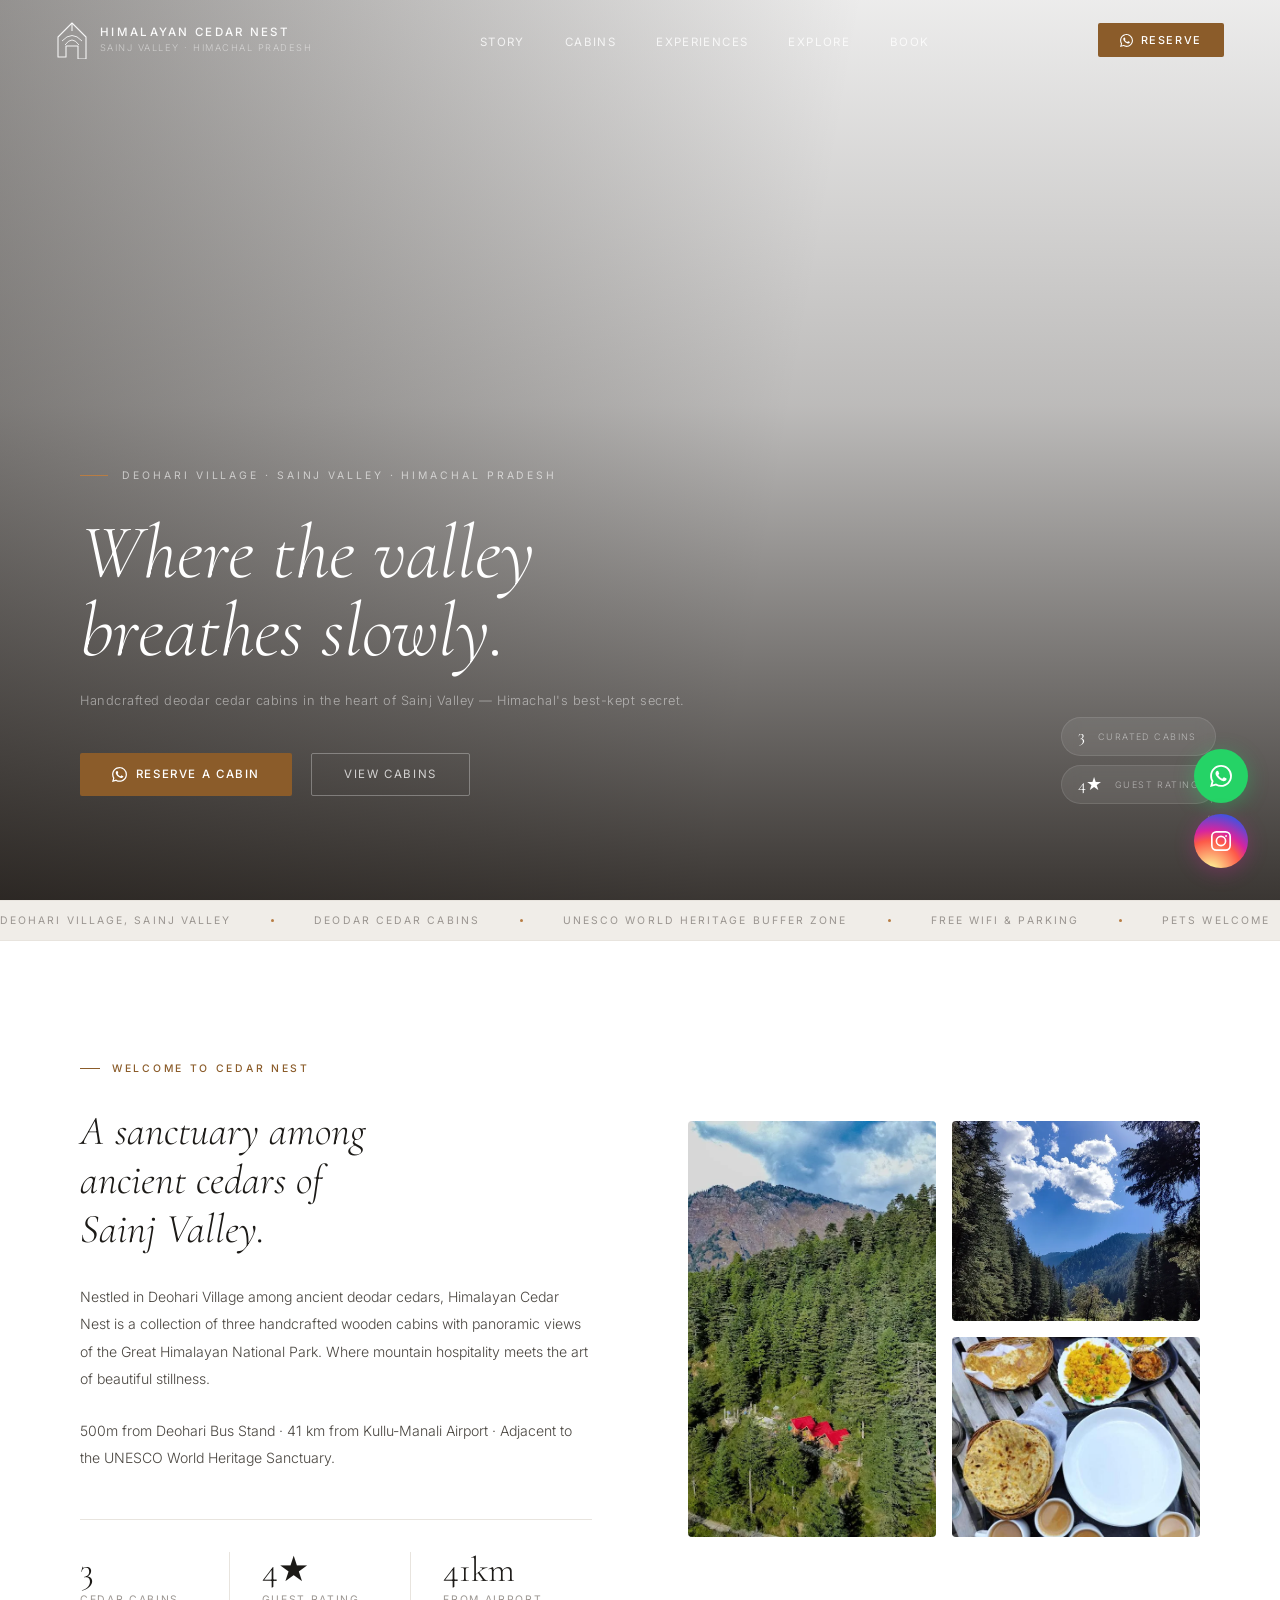
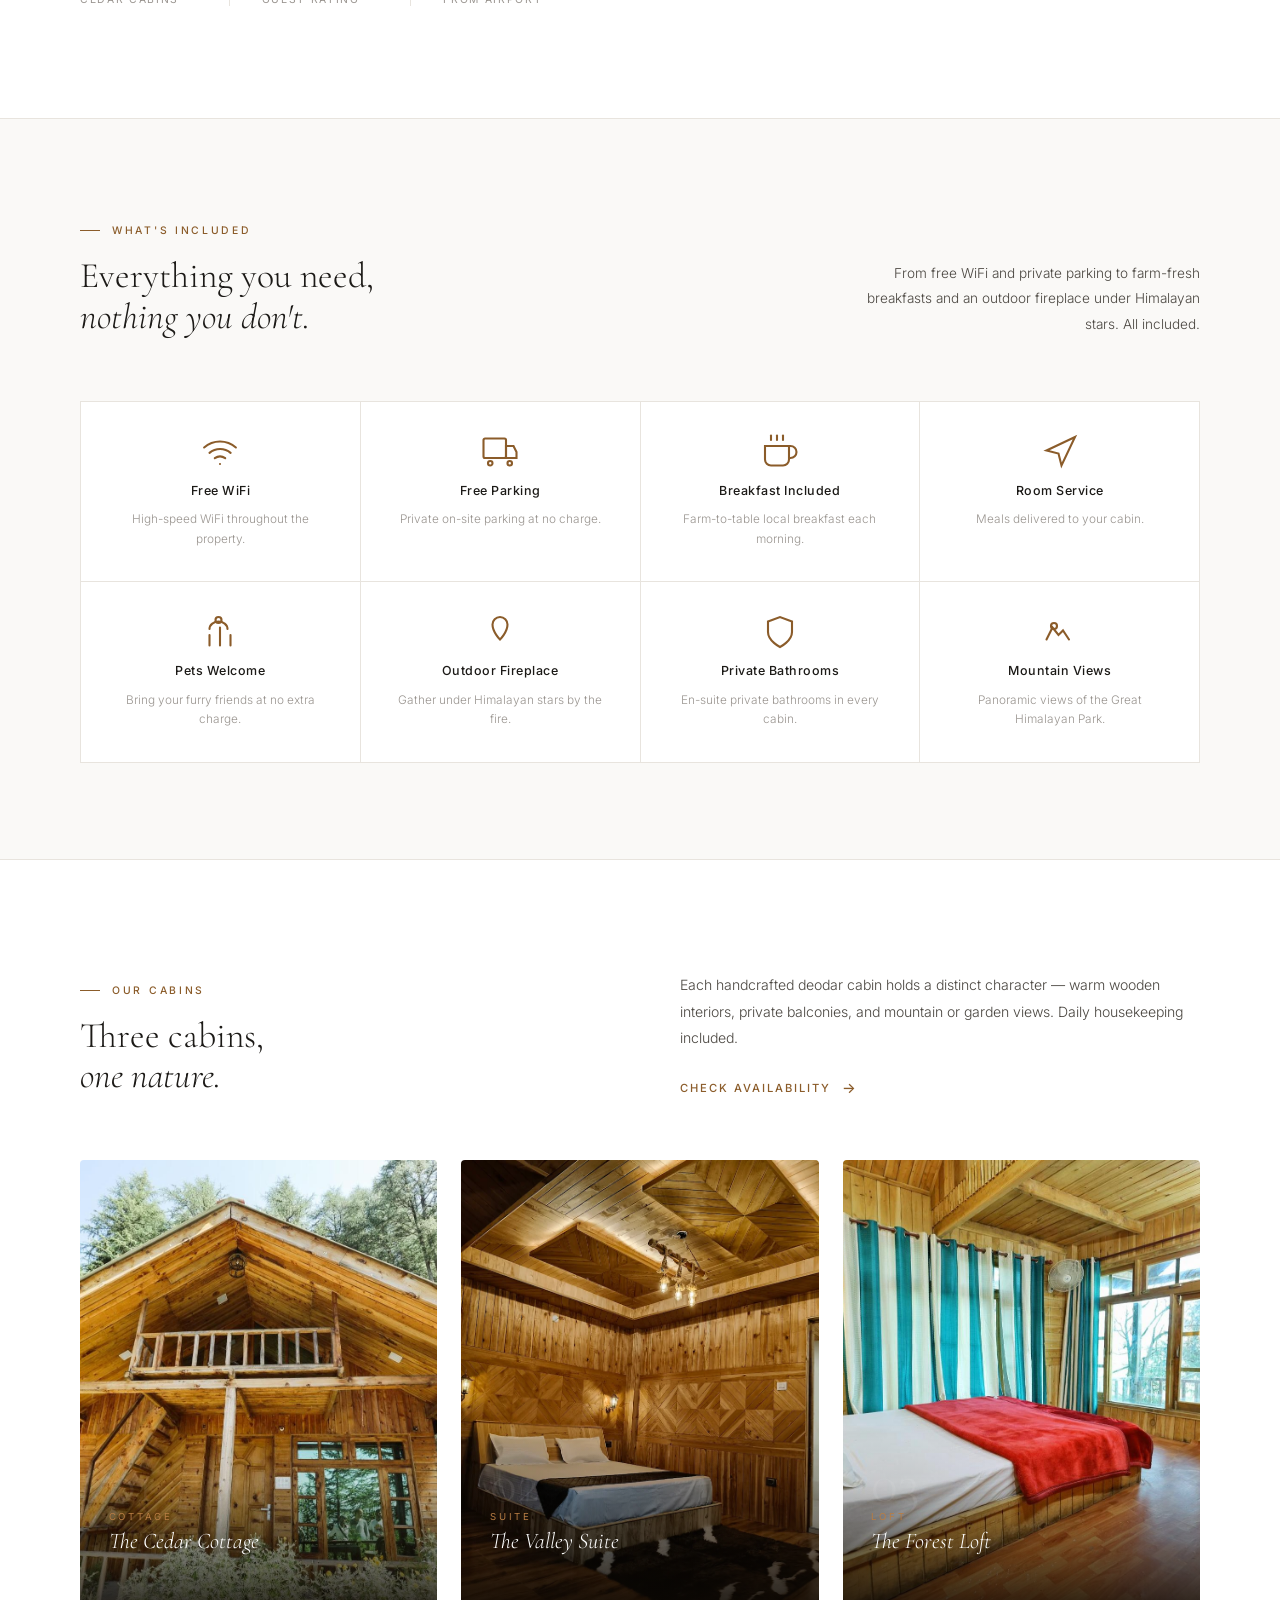
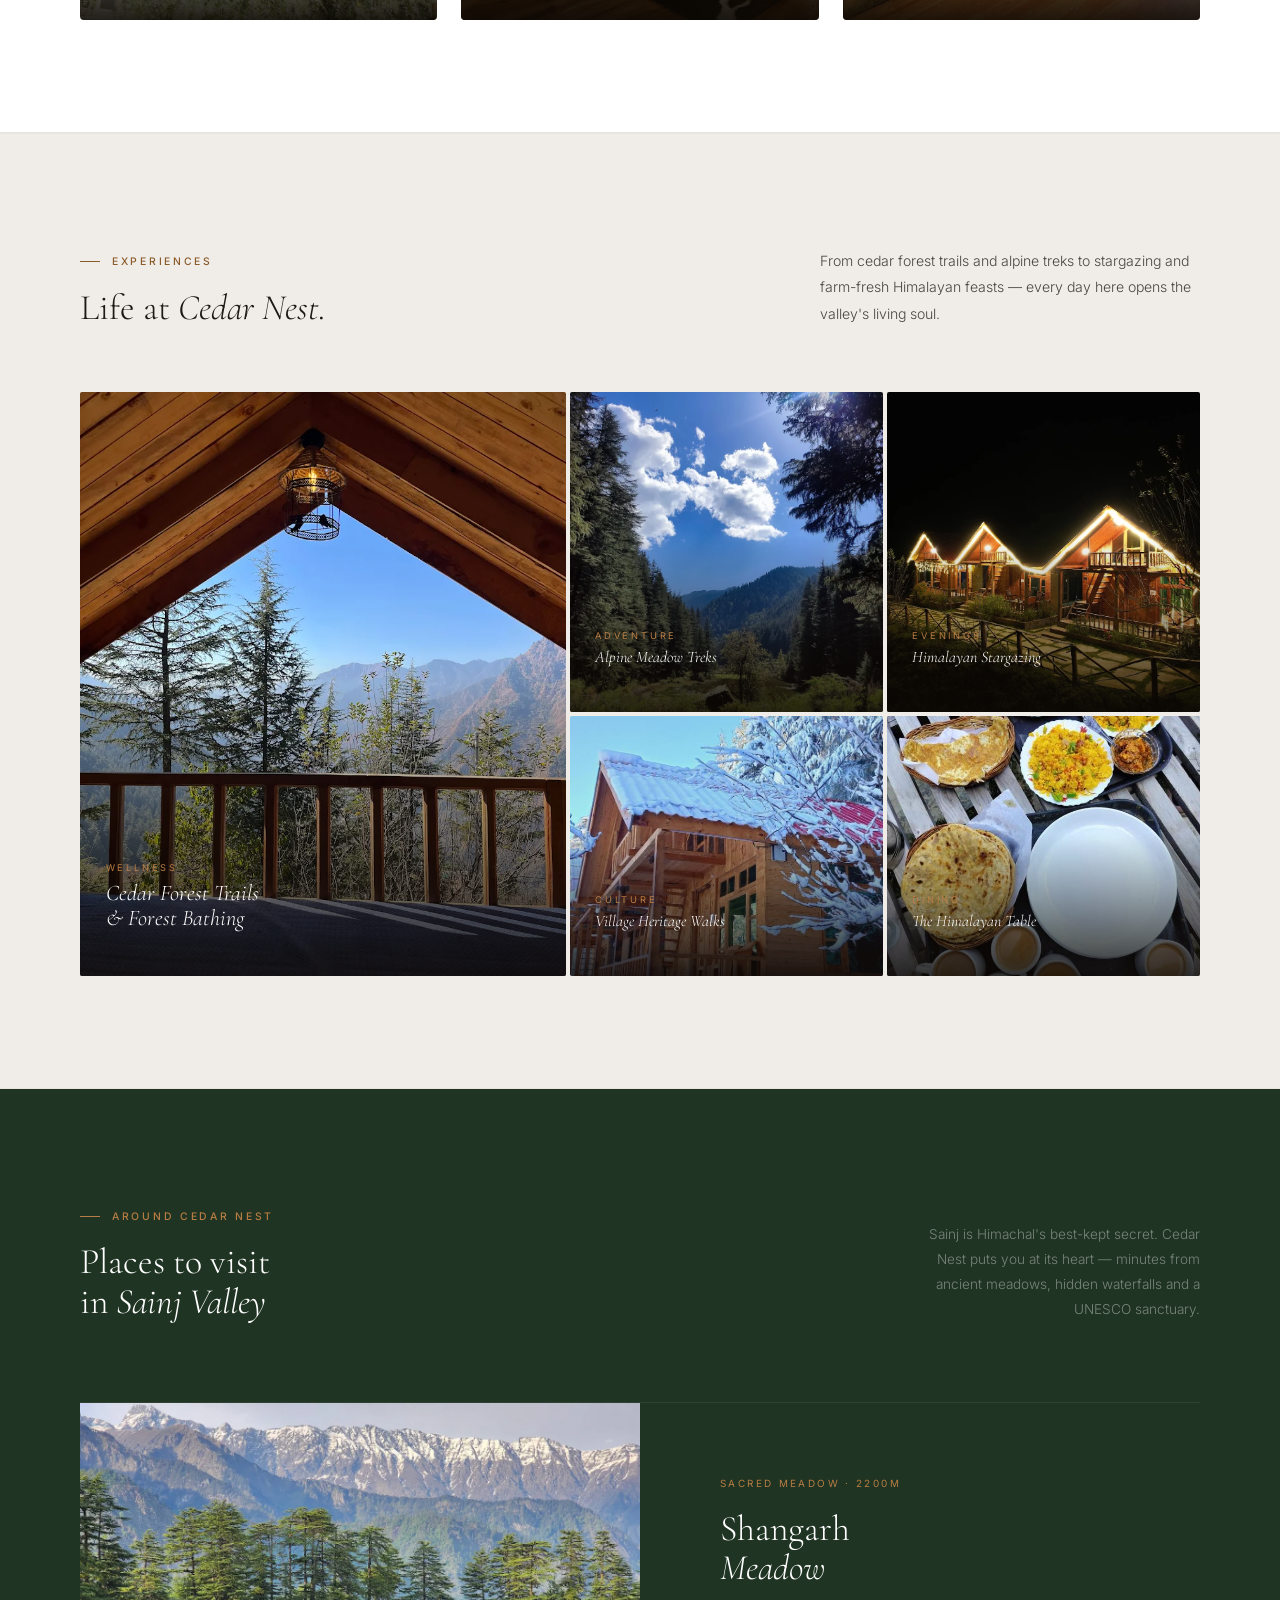
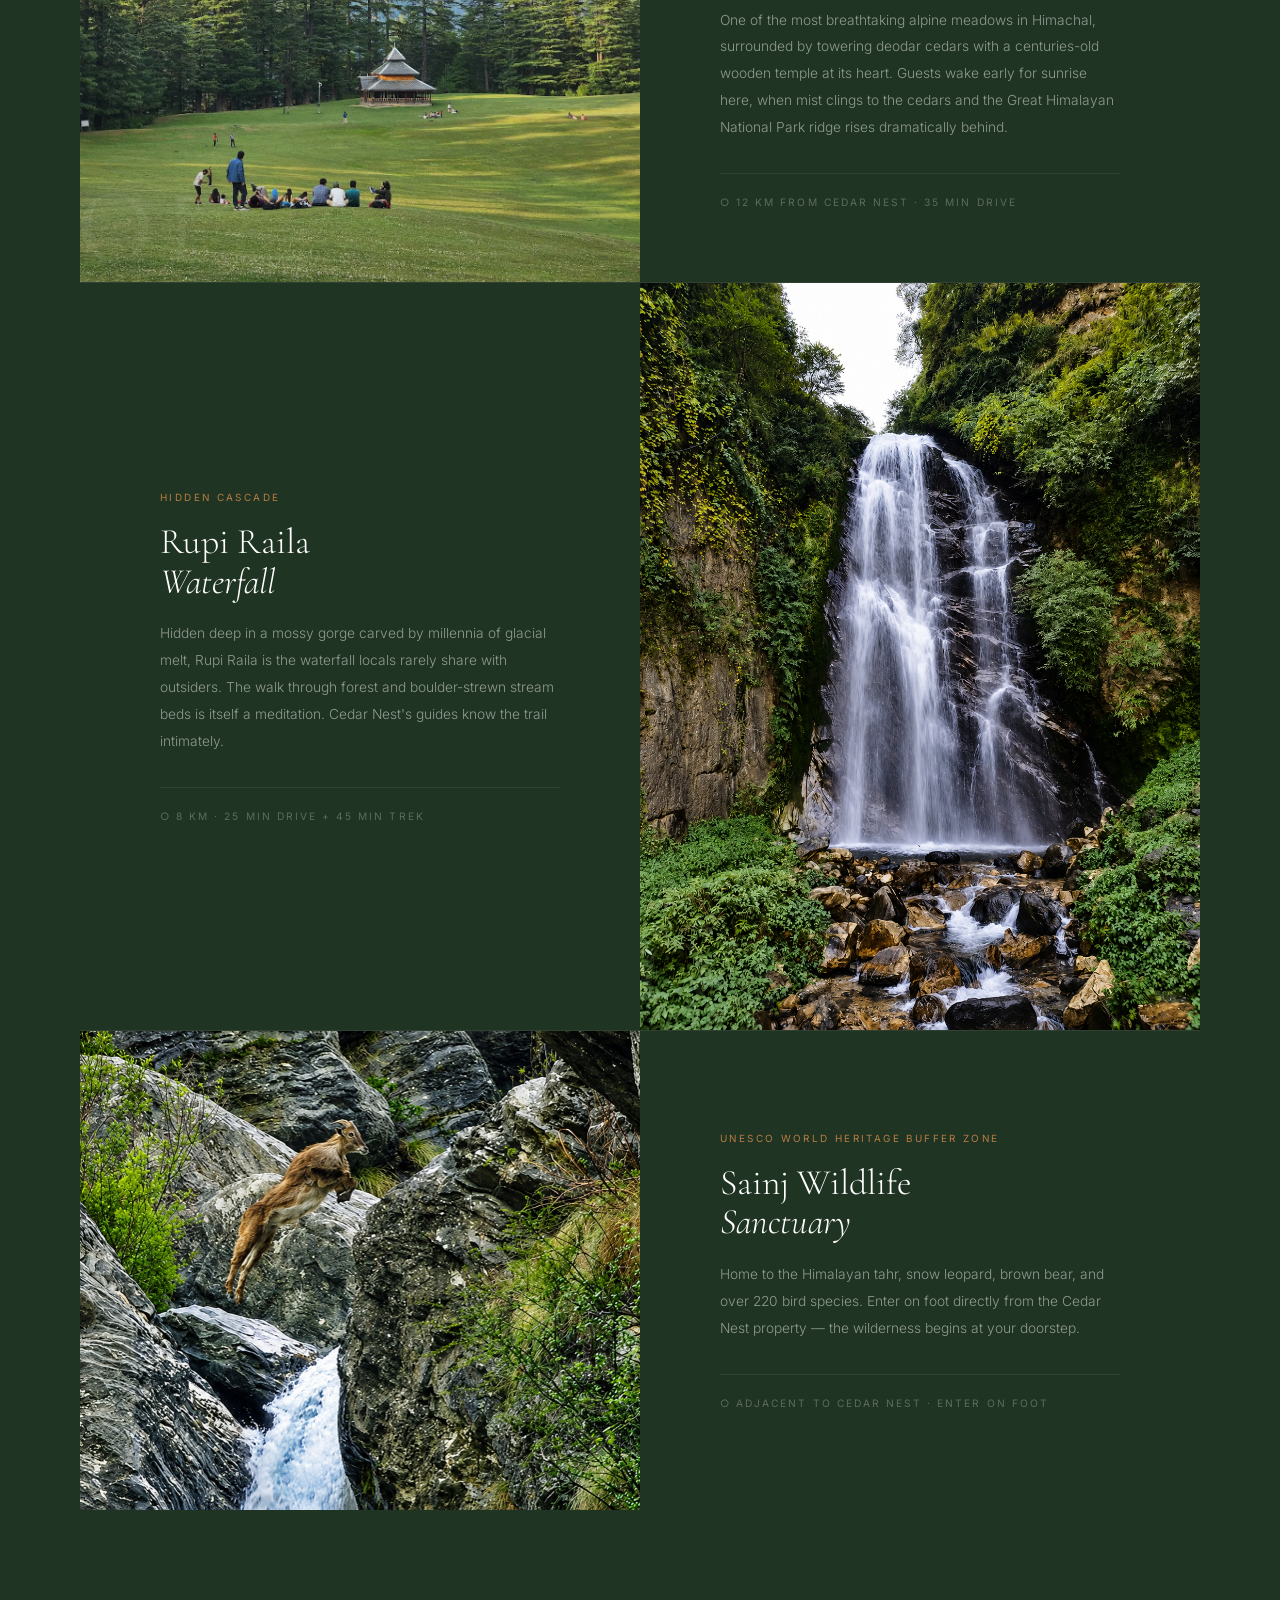
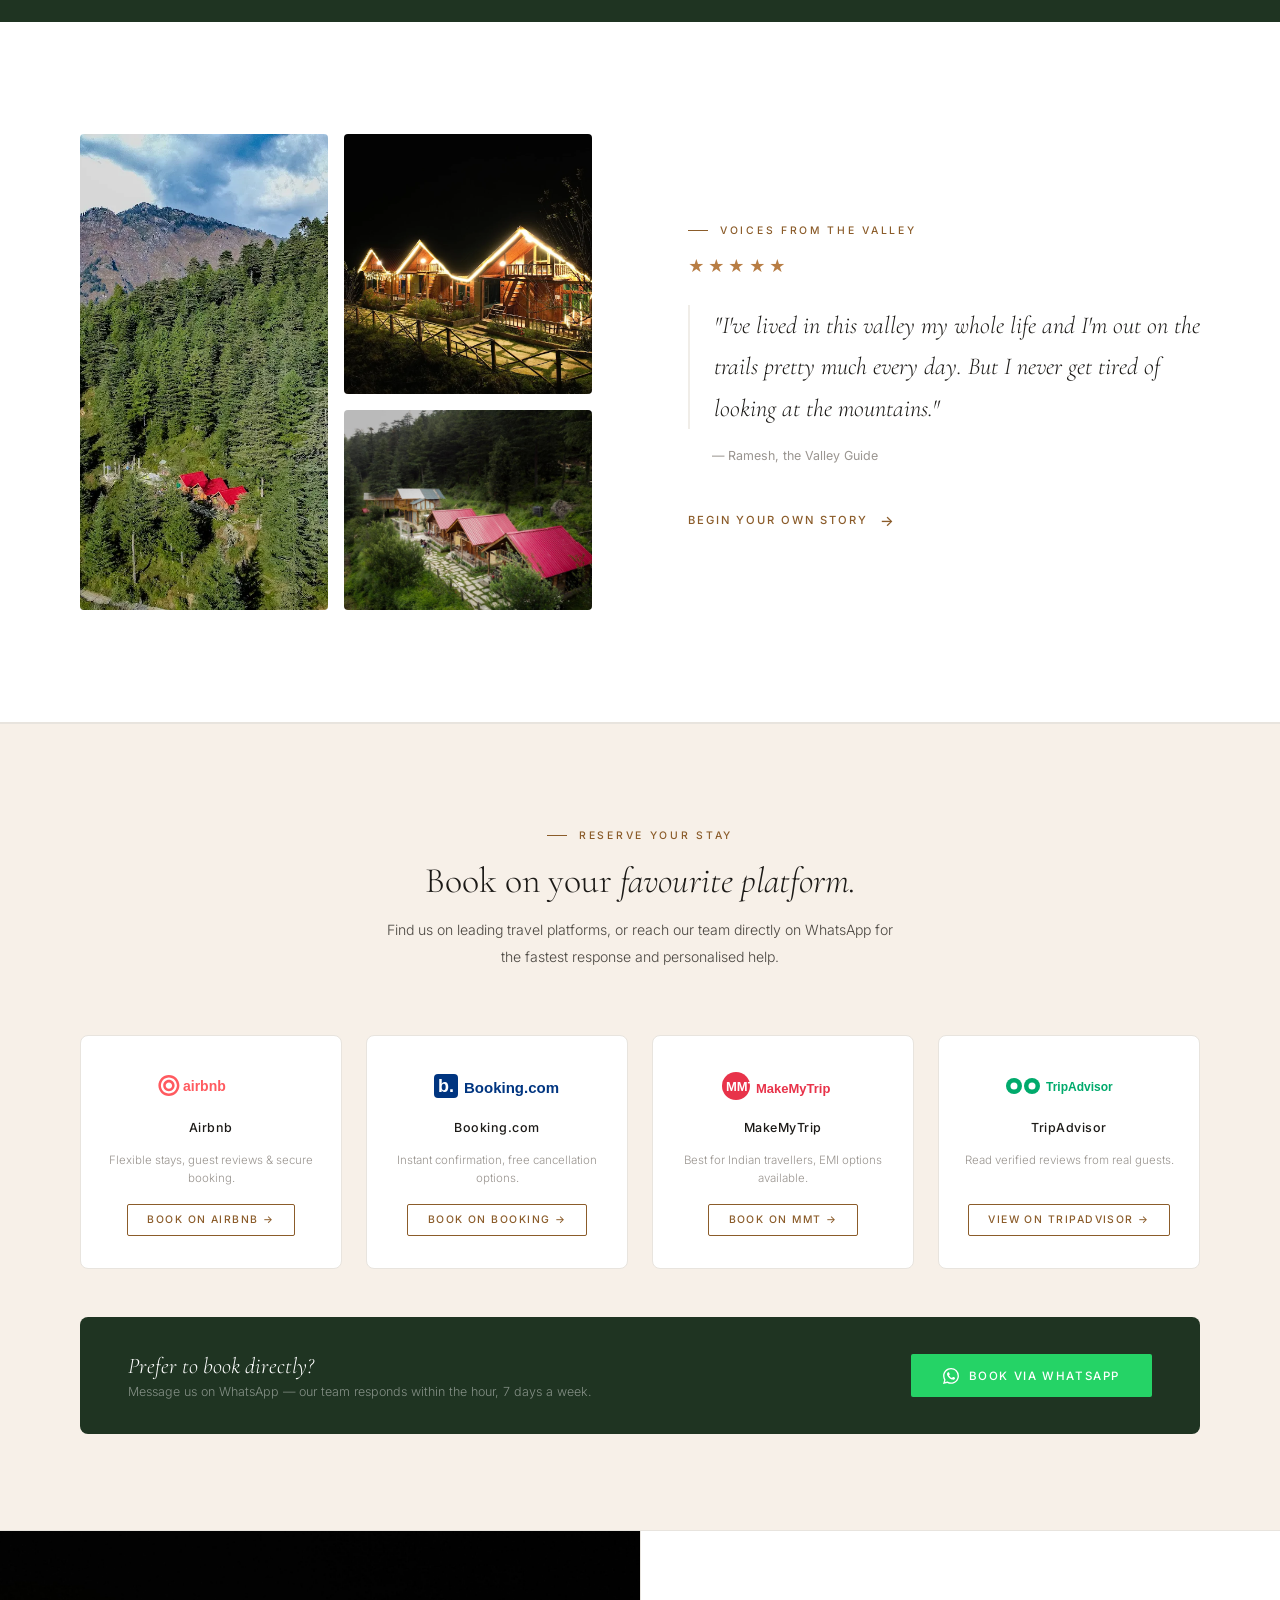
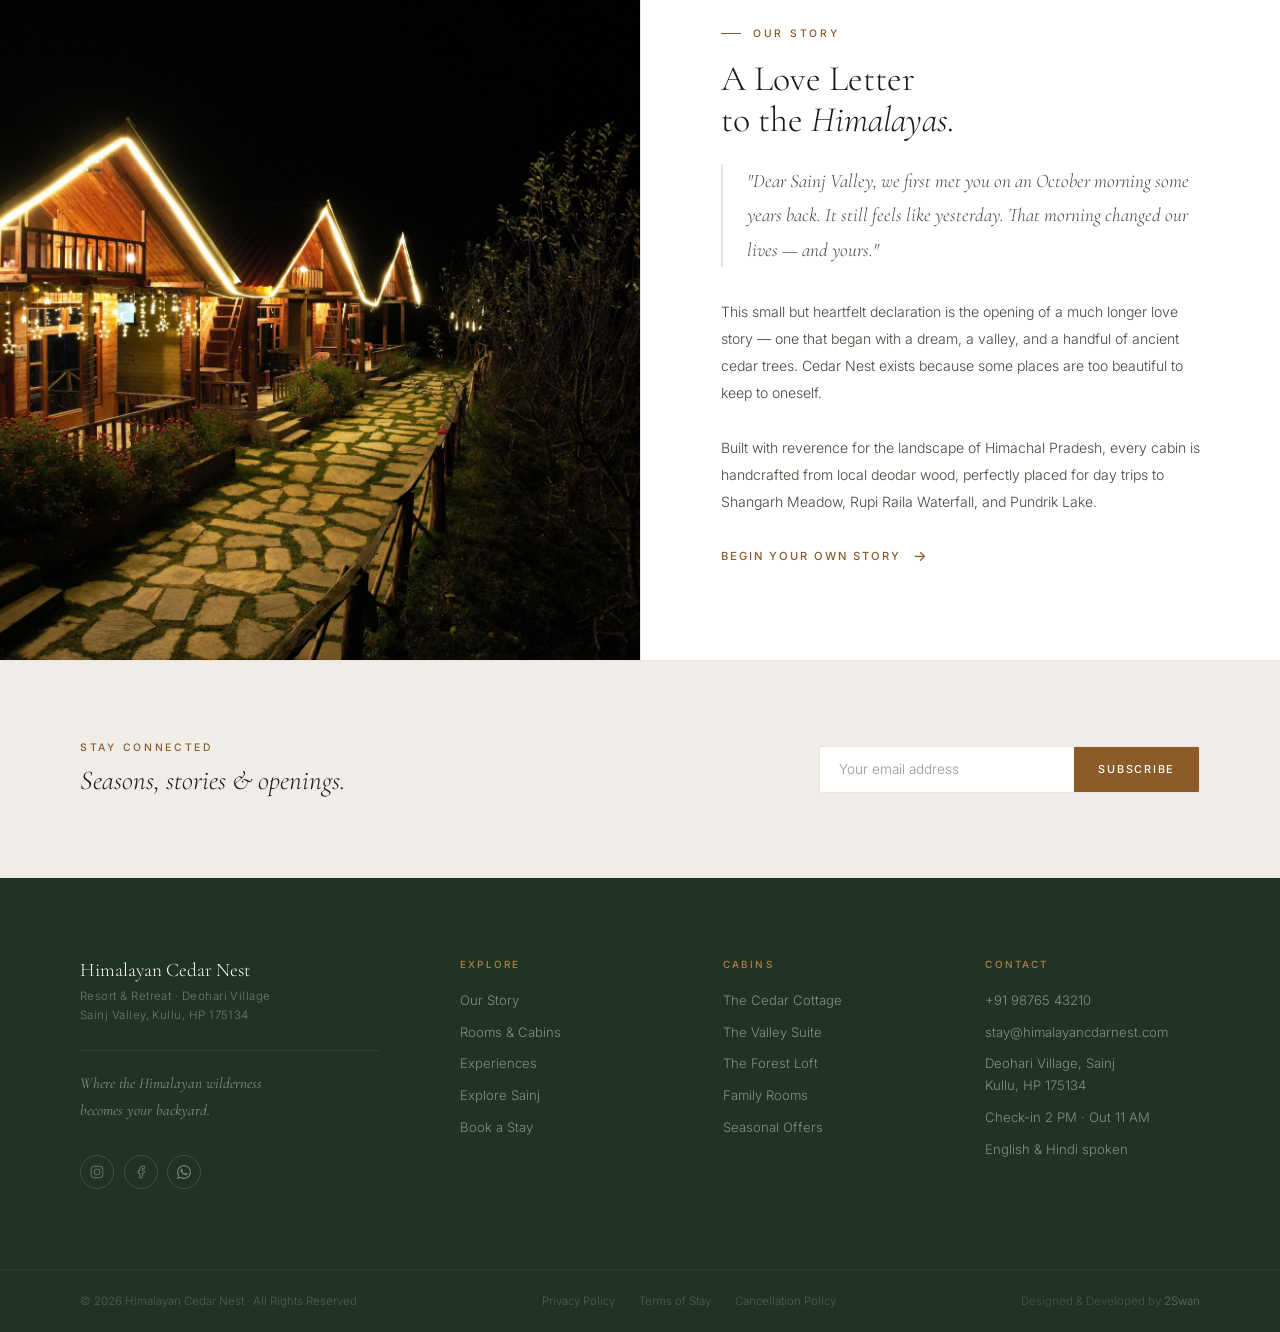
==== index.html @ 5a10963f "Rename index_new.html to index.html" ====
<!DOCTYPE html>
<html lang="en">
<head>
<meta charset="UTF-8">
<meta name="viewport" content="width=device-width, initial-scale=1.0">
<title>Himalayan Cedar Nest — Deohari Village · Sainj Valley</title>
<link rel="preconnect" href="https://fonts.googleapis.com">
<link rel="preconnect" href="https://fonts.gstatic.com" crossorigin>
<link href="https://fonts.googleapis.com/css2?family=Cormorant+Garamond:ital,wght@0,300;0,400;0,500;1,300;1,400;1,500&family=Inter:wght@300;400;500&display=swap" rel="stylesheet">
<style>
/* ─── TOKENS ─── */
:root{
  --white:#ffffff;
  --off:#faf9f7;
  --stone:#f0ede8;
  --border:#e8e4de;
  --ink:#1c1a17;
  --body:#4a4640;
  --muted:#9a9590;
  --cedar:#8b5c2a;
  --cedar-lt:#b87d44;
  --cedar-pale:#f7f0e8;
  --pine:#1f3422;
  --serif:'Cormorant Garamond',Georgia,serif;
  --sans:'Inter','Helvetica Neue',sans-serif;
  --ease:cubic-bezier(.25,.46,.45,.94);
  --radius:2px;
}
*,*::before,*::after{margin:0;padding:0;box-sizing:border-box}
html{scroll-behavior:smooth;font-size:16px}
body{font-family:var(--sans);background:var(--white);color:var(--ink);overflow-x:hidden;-webkit-font-smoothing:antialiased}
img{display:block;max-width:100%;height:auto}
a{text-decoration:none;color:inherit}
ul{list-style:none}
button{font-family:var(--sans);cursor:pointer;border:none;background:none}

/* ─── ANIMATIONS ─── */
@keyframes fadeUp{from{opacity:0;transform:translateY(24px)}to{opacity:1;transform:translateY(0)}}
@keyframes fadeIn{from{opacity:0}to{opacity:1}}
@keyframes ticker{from{transform:translateX(0)}to{transform:translateX(-50%)}}
@keyframes pulse{0%,100%{opacity:.4}50%{opacity:1}}

.reveal{opacity:0;transform:translateY(22px);transition:opacity .9s var(--ease),transform .9s var(--ease)}
.reveal.visible{opacity:1;transform:none}
.reveal.d1{transition-delay:.1s}
.reveal.d2{transition-delay:.2s}
.reveal.d3{transition-delay:.32s}

/* ─── NAV ─── */
#nav{
  position:fixed;top:0;left:0;right:0;z-index:900;
  display:flex;align-items:center;justify-content:space-between;
  padding:0 3.5rem;height:80px;
  transition:background .45s,height .3s,box-shadow .4s,border-bottom .4s;
}
#nav.scrolled{
  background:var(--white);height:64px;
  box-shadow:0 1px 0 var(--border);
}
/* Logo */
.logo{display:flex;align-items:center;gap:12px;flex-shrink:0}
.logo-mark{
  width:32px;height:38px;color:rgba(255,255,255,.9);
  transition:color .4s;flex-shrink:0;
}
#nav.scrolled .logo-mark{color:var(--pine)}
.logo-text{display:flex;flex-direction:column;gap:3px}
.logo-name{
  font-family:var(--sans);font-size:.72rem;font-weight:500;
  letter-spacing:.2em;text-transform:uppercase;color:rgba(255,255,255,.95);
  transition:color .4s;line-height:1;
}
.logo-sub{
  font-family:var(--sans);font-size:.58rem;font-weight:300;
  letter-spacing:.16em;text-transform:uppercase;color:rgba(255,255,255,.5);
  transition:color .4s;
}
#nav.scrolled .logo-name{color:var(--ink)}
#nav.scrolled .logo-sub{color:var(--muted)}
/* Links */
.nav-links{display:flex;align-items:center;gap:2.5rem}
.nav-links a{
  font-family:var(--sans);font-size:.72rem;font-weight:400;
  letter-spacing:.12em;text-transform:uppercase;
  color:rgba(255,255,255,.8);transition:color .3s;
}
#nav.scrolled .nav-links a{color:var(--body)}
.nav-links a:hover{color:var(--cedar-lt)}
.nav-book-btn{
  display:inline-flex;align-items:center;gap:.5rem;
  padding:.6rem 1.4rem;
  background:var(--cedar);
  font-family:var(--sans);font-size:.68rem;font-weight:500;
  letter-spacing:.14em;text-transform:uppercase;color:#fff;
  transition:background .3s;flex-shrink:0;white-space:nowrap;
  border-radius:var(--radius);
}
.nav-book-btn:hover{background:#6b4620}
/* Burger */
.burger{
  display:none;flex-direction:column;gap:5px;
  padding:8px;z-index:901;background:none;border:none;cursor:pointer;
}
.burger span{
  display:block;width:22px;height:1.5px;background:#fff;
  transition:transform .35s var(--ease),opacity .25s,background .4s;
  transform-origin:center;
}
#nav.scrolled .burger span{background:var(--ink)}
.burger.open span{background:#fff!important}
.burger.open span:nth-child(1){transform:translateY(6.5px) rotate(45deg)}
.burger.open span:nth-child(2){opacity:0;transform:scaleX(0)}
.burger.open span:nth-child(3){transform:translateY(-6.5px) rotate(-45deg)}
/* Drawer */
.drawer{
  position:fixed;inset:0;z-index:800;
  background:var(--pine);
  padding:5.5rem 2.5rem 3rem;
  display:flex;flex-direction:column;
  transform:translateX(100%);
  transition:transform .42s var(--ease);
  overflow-y:auto;
}
.drawer.open{transform:none}
.drawer nav a{
  font-family:var(--serif);font-size:1.6rem;font-weight:300;font-style:italic;
  color:rgba(255,255,255,.88);padding:.8rem 0;
  border-bottom:1px solid rgba(255,255,255,.08);
  display:block;transition:color .3s;
}
.drawer nav a:hover{color:var(--cedar-lt)}
.drawer-cta{
  margin-top:2.5rem;padding:1rem 1.8rem;
  background:var(--cedar);color:#fff;
  font-family:var(--sans);font-size:.75rem;font-weight:500;
  letter-spacing:.14em;text-transform:uppercase;
  display:flex;align-items:center;justify-content:center;gap:.6rem;
  border-radius:var(--radius);
}

/* ─── HERO ─── */
.hero{
  position:relative;height:100svh;min-height:660px;
  display:flex;align-items:flex-end;overflow:hidden;
}
.hero-video{
  position:absolute;inset:0;
}
.hero-video video{
  width:100%;height:100%;object-fit:cover;object-position:center;
}
.hero-scrim{
  position:absolute;inset:0;
  background:
    linear-gradient(to top, rgba(15,10,6,.82) 0%, rgba(15,10,6,.28) 55%, rgba(15,10,6,.08) 100%),
    linear-gradient(100deg, rgba(15,10,6,.4) 0%, transparent 60%);
}
.hero-content{
  position:relative;z-index:2;
  padding:0 5rem 6.5rem;
  max-width:860px;
}
.hero-label{
  display:inline-flex;align-items:center;gap:.9rem;
  margin-bottom:2rem;
  opacity:0;animation:fadeIn 1s ease forwards .4s;
}
.hero-label-line{width:28px;height:1px;background:var(--cedar-lt)}
.hero-label-text{
  font-family:var(--sans);font-size:.65rem;font-weight:400;
  letter-spacing:.28em;text-transform:uppercase;color:rgba(255,255,255,.6);
}
.hero-h1{
  font-family:var(--serif);font-weight:300;font-style:italic;
  font-size:clamp(3rem,6vw,7rem);line-height:1.02;
  color:#fff;margin-bottom:1.4rem;
  opacity:0;animation:fadeUp 1.4s ease forwards .8s;
}
.hero-sub{
  font-family:var(--sans);font-size:.8rem;font-weight:300;
  color:rgba(255,255,255,.5);margin-bottom:2.8rem;letter-spacing:.04em;
  opacity:0;animation:fadeIn .9s ease forwards 1.6s;
}
.hero-actions{
  display:flex;align-items:center;gap:1.2rem;flex-wrap:wrap;
  opacity:0;animation:fadeIn .9s ease forwards 2s;
}
.btn-primary{
  display:inline-flex;align-items:center;gap:.55rem;
  padding:.85rem 2rem;background:var(--cedar);
  font-family:var(--sans);font-size:.72rem;font-weight:500;
  letter-spacing:.14em;text-transform:uppercase;color:#fff;
  transition:background .3s,transform .2s;border-radius:var(--radius);
}
.btn-primary:hover{background:#6b4620;transform:translateY(-1px)}
.btn-primary svg{width:15px;height:15px}
.btn-outline{
  display:inline-flex;align-items:center;gap:.7rem;
  padding:.85rem 2rem;
  border:1px solid rgba(255,255,255,.3);
  font-family:var(--sans);font-size:.72rem;font-weight:400;
  letter-spacing:.14em;text-transform:uppercase;color:rgba(255,255,255,.75);
  transition:border-color .3s,color .3s;border-radius:var(--radius);
}
.btn-outline:hover{border-color:rgba(255,255,255,.65);color:#fff}
/* Scroll indicator */
.hero-scroll{
  position:absolute;bottom:2.5rem;right:4rem;z-index:2;
  display:flex;flex-direction:column;align-items:center;gap:.7rem;
  opacity:0;animation:fadeIn 1s ease forwards 2.5s;
}
.hero-scroll-track{width:1px;height:48px;background:rgba(255,255,255,.2);position:relative;overflow:hidden}
.hero-scroll-track::after{
  content:'';position:absolute;top:-100%;left:0;
  width:1px;height:100%;background:rgba(255,255,255,.7);
  animation:pulse 2s ease infinite 3s;
}
.hero-scroll-lbl{
  font-family:var(--sans);font-size:.5rem;font-weight:400;
  letter-spacing:.28em;text-transform:uppercase;
  color:rgba(255,255,255,.3);writing-mode:vertical-rl;
}
/* Stat pods */
.hero-stats{
  position:absolute;bottom:6rem;right:4rem;z-index:2;
  display:flex;flex-direction:column;gap:.6rem;
  opacity:0;animation:fadeIn 1s ease forwards 2.2s;
}
.hero-stat-pod{
  display:flex;align-items:center;gap:.8rem;
  background:rgba(255,255,255,.08);backdrop-filter:blur(8px);
  border:1px solid rgba(255,255,255,.1);
  padding:.6rem 1rem;border-radius:40px;
}
.hero-stat-num{
  font-family:var(--serif);font-size:1.1rem;font-weight:400;
  color:#fff;line-height:1;
}
.hero-stat-lbl{
  font-family:var(--sans);font-size:.56rem;font-weight:300;
  letter-spacing:.16em;text-transform:uppercase;color:rgba(255,255,255,.5);
}

/* ─── TICKER ─── */
.ticker{
  background:var(--stone);border-top:1px solid var(--border);
  border-bottom:1px solid var(--border);
  padding:.8rem 0;overflow:hidden;
}
.ticker-track{
  display:flex;gap:2.5rem;white-space:nowrap;
  animation:ticker 38s linear infinite;
}
.ticker-item{
  display:inline-flex;align-items:center;gap:2.5rem;flex-shrink:0;
  font-family:var(--sans);font-size:.65rem;font-weight:400;
  letter-spacing:.2em;text-transform:uppercase;color:var(--muted);
}
.ticker-sep{width:3px;height:3px;border-radius:50%;background:var(--cedar-lt);flex-shrink:0}

/* ─── INTRO STRIP ─── */
.intro{
  padding:7rem 5rem;
  display:grid;grid-template-columns:1fr 1fr;
  gap:6rem;align-items:center;
  background:var(--white);
  border-bottom:1px solid var(--border);
}
.intro-left{}
.intro-eyebrow{
  display:inline-flex;align-items:center;gap:.75rem;
  margin-bottom:2rem;
}
.intro-eyebrow::before{content:'';display:inline-block;width:20px;height:1px;background:var(--cedar)}
.intro-eyebrow span{
  font-family:var(--sans);font-size:.65rem;font-weight:500;
  letter-spacing:.26em;text-transform:uppercase;color:var(--cedar);
}
.intro-heading{
  font-family:var(--serif);font-weight:300;font-style:italic;
  font-size:clamp(2rem,3.2vw,3.4rem);line-height:1.2;
  color:var(--ink);margin-bottom:1.8rem;
}
.intro-body{
  font-family:var(--sans);font-size:.88rem;font-weight:300;
  line-height:1.95;color:var(--body);
}
.intro-right{
  display:grid;grid-template-columns:1fr 1fr;gap:1rem;
}
.intro-img-tall{grid-row:span 2;border-radius:4px;overflow:hidden}
.intro-img-tall img,.intro-img-sq img{width:100%;height:100%;object-fit:cover}
.intro-img-sq{border-radius:4px;overflow:hidden;height:200px}
.intro-img-sq:last-child{margin-top:0}
/* Stats row */
.stat-row{
  display:flex;gap:0;margin-top:3rem;
  border-top:1px solid var(--border);padding-top:2rem;
}
.stat-item{flex:1;padding-right:2rem}
.stat-item:not(:last-child){border-right:1px solid var(--border);margin-right:2rem}
.stat-num{
  font-family:var(--serif);font-size:2.2rem;font-weight:300;
  color:var(--ink);line-height:1;margin-bottom:.35rem;
}
.stat-lbl{
  font-family:var(--sans);font-size:.65rem;font-weight:400;
  letter-spacing:.16em;text-transform:uppercase;color:var(--muted);
}

/* ─── SECTION LABEL (shared) ─── */
.sec-eyebrow{
  display:inline-flex;align-items:center;gap:.75rem;
  margin-bottom:1.2rem;
}
.sec-eyebrow::before{content:'';display:inline-block;width:20px;height:1px;background:var(--cedar)}
.sec-eyebrow span{
  font-family:var(--sans);font-size:.65rem;font-weight:500;
  letter-spacing:.26em;text-transform:uppercase;color:var(--cedar);
}
.sec-eyebrow.lt::before{background:var(--cedar-lt)}
.sec-eyebrow.lt span{color:var(--cedar-lt)}
.sec-h2{
  font-family:var(--serif);font-weight:300;
  font-size:clamp(1.8rem,2.8vw,3.2rem);line-height:1.12;color:var(--ink);
}
.sec-h2 em{font-style:italic}
.sec-h2.lt{color:#fff}
.sec-body{
  font-family:var(--sans);font-size:.88rem;font-weight:300;
  line-height:1.9;color:var(--body);
}
.sec-body.lt{color:rgba(255,255,255,.6)}
.link-arrow{
  display:inline-flex;align-items:center;gap:.7rem;
  font-family:var(--sans);font-size:.7rem;font-weight:500;
  letter-spacing:.18em;text-transform:uppercase;color:var(--cedar);
  transition:gap .3s;
}
.link-arrow::after{content:'→';font-size:.9rem;transition:transform .3s}
.link-arrow:hover{gap:1rem}
.link-arrow:hover::after{transform:translateX(2px)}
.link-arrow.lt{color:var(--cedar-lt)}

/* ─── AMENITIES ─── */
.amenities{background:var(--off);padding:6rem 5rem;border-bottom:1px solid var(--border)}
.amenities-inner{max-width:1280px;margin:0 auto}
.amenities-head{
  display:flex;align-items:flex-end;justify-content:space-between;
  gap:3rem;margin-bottom:4rem;flex-wrap:wrap;
}
.amenities-sub-text{
  font-family:var(--sans);font-size:.85rem;font-weight:300;
  color:var(--body);max-width:340px;line-height:1.85;text-align:right;
}
.amenities-grid{
  display:grid;grid-template-columns:repeat(4,1fr);gap:1px;
  background:var(--border);border:1px solid var(--border);
}
.amenity{
  background:var(--white);padding:2rem 1.8rem;
  display:flex;flex-direction:column;align-items:center;
  text-align:center;gap:.8rem;
  transition:background .3s;
}
.amenity:hover{background:var(--cedar-pale)}
.amenity-ico{
  width:36px;height:36px;color:var(--cedar);
  display:flex;align-items:center;justify-content:center;
}
.amenity-ico svg{width:100%;height:100%}
.amenity-name{
  font-family:var(--sans);font-size:.78rem;font-weight:500;
  letter-spacing:.04em;color:var(--ink);
}
.amenity-note{
  font-family:var(--sans);font-size:.74rem;font-weight:300;
  color:var(--muted);line-height:1.65;
}

/* ─── CABINS ─── */
.cabins{padding:7rem 5rem;background:var(--white);border-bottom:1px solid var(--border)}
.cabins-inner{max-width:1280px;margin:0 auto}
.cabins-head{
  display:grid;grid-template-columns:1fr 1fr;gap:5rem;
  margin-bottom:4rem;align-items:end;
}
.cabins-head-right{display:flex;flex-direction:column;gap:1.2rem;justify-content:flex-end}
.cabins-grid{display:grid;grid-template-columns:repeat(3,1fr);gap:1.5rem}
.cabin-card{
  position:relative;overflow:hidden;cursor:pointer;
  border-radius:4px;
}
.cabin-card img{
  width:100%;height:460px;object-fit:cover;
  transition:transform 1.4s var(--ease),filter .5s;
  display:block;
}
.cabin-card:hover img{transform:scale(1.06);filter:brightness(.88)}
.cabin-info{
  position:absolute;bottom:0;left:0;right:0;
  background:linear-gradient(to top,rgba(12,8,4,.9) 0%,rgba(12,8,4,.1) 70%,transparent 100%);
  padding:2rem 1.8rem;
}
.cabin-num{
  font-family:var(--serif);font-size:3.5rem;font-weight:300;
  color:rgba(255,255,255,.07);line-height:1;margin-bottom:auto;
}
.cabin-cat{
  font-family:var(--sans);font-size:.6rem;font-weight:400;
  letter-spacing:.28em;text-transform:uppercase;color:var(--cedar-lt);
  margin-bottom:.4rem;
}
.cabin-name{
  font-family:var(--serif);font-size:1.4rem;font-weight:300;
  font-style:italic;color:#fff;line-height:1.15;margin-bottom:.9rem;
}
.cabin-cta{
  display:inline-flex;align-items:center;gap:.5rem;
  font-family:var(--sans);font-size:.62rem;font-weight:400;
  letter-spacing:.2em;text-transform:uppercase;
  color:rgba(255,255,255,.5);
  opacity:0;transform:translateY(6px);
  transition:opacity .4s,transform .4s;
}
.cabin-card:hover .cabin-cta{opacity:1;transform:none}
.cabin-cta::after{content:'→'}

/* ─── EXPERIENCES ─── */
.experiences{
  background:var(--stone);border-top:1px solid var(--border);
  border-bottom:1px solid var(--border);padding:7rem 5rem;
}
.experiences-inner{max-width:1280px;margin:0 auto}
.experiences-top{
  display:flex;align-items:flex-end;justify-content:space-between;
  gap:3rem;margin-bottom:4rem;flex-wrap:wrap;
}
.exp-grid{
  display:grid;
  grid-template-columns:1.55fr 1fr 1fr;
  grid-template-rows:320px 260px;
  gap:4px;
}
.exp-card{
  position:relative;overflow:hidden;cursor:pointer;border-radius:2px;
}
.exp-card:first-child{grid-row:span 2}
.exp-card img{
  width:100%;height:100%;object-fit:cover;
  transition:transform 1.2s var(--ease);
  position:absolute;inset:0;
}
.exp-card:hover img{transform:scale(1.07)}
.exp-scrim{
  position:absolute;inset:0;
  background:linear-gradient(to top,rgba(12,8,4,.82) 0%,transparent 55%);
  display:flex;flex-direction:column;justify-content:flex-end;padding:1.6rem;
}
.exp-cat{
  font-family:var(--sans);font-size:.58rem;font-weight:400;
  letter-spacing:.3em;text-transform:uppercase;color:var(--cedar-lt);
  margin-bottom:.4rem;
}
.exp-title{
  font-family:var(--serif);font-size:1.4rem;font-weight:300;
  font-style:italic;color:#fff;line-height:1.15;
}
.exp-title-sm{
  font-family:var(--serif);font-size:1rem;font-weight:300;
  font-style:italic;color:#fff;
}
.exp-arr{
  margin-top:.5rem;font-family:var(--sans);font-size:.6rem;
  letter-spacing:.18em;text-transform:uppercase;
  color:rgba(255,255,255,.45);
  opacity:0;transform:translateY(4px);
  transition:opacity .4s,transform .4s;
}
.exp-card:hover .exp-arr{opacity:1;transform:none}
/* Mobile carousel nav */
.exp-nav{
  display:none;justify-content:center;align-items:center;
  gap:1rem;padding:1.2rem 0 1.6rem;
}
.exp-nav-btn{
  width:38px;height:38px;border-radius:50%;
  border:1.5px solid var(--cedar);color:var(--cedar);
  background:transparent;font-size:1rem;cursor:pointer;
  display:flex;align-items:center;justify-content:center;
  transition:background .25s,color .25s;
}
.exp-nav-btn:hover{background:var(--cedar);color:#fff}
.exp-counter{
  font-family:var(--sans);font-size:.7rem;
  letter-spacing:.16em;color:var(--muted);
  min-width:38px;text-align:center;
}

/* ─── PLACES ─── */
.places{background:var(--pine);padding:7rem 5rem}
.places-inner{max-width:1280px;margin:0 auto}
.places-head{
  display:flex;align-items:flex-end;justify-content:space-between;
  gap:3rem;margin-bottom:5rem;flex-wrap:wrap;
}
.places-sub-txt{
  font-family:var(--sans);font-size:.85rem;font-weight:300;
  color:rgba(255,255,255,.4);max-width:300px;text-align:right;line-height:1.85;
}
.places-list{display:flex;flex-direction:column;gap:0}
.place-row{
  display:grid;grid-template-columns:1fr 1fr;
  border-top:1px solid rgba(255,255,255,.07);min-height:480px;
}
.place-row:nth-child(even){direction:rtl}
.place-row:nth-child(even)>*{direction:ltr}
.place-photo{position:relative;overflow:hidden}
.place-photo img{
  width:100%;height:100%;object-fit:cover;min-height:380px;
  transition:transform 1.4s var(--ease);
}
.place-row:hover .place-photo img{transform:scale(1.04)}
.place-num{
  position:absolute;bottom:-.05em;left:-.03em;
  font-family:var(--serif);font-size:clamp(6rem,13vw,14rem);
  font-weight:300;color:rgba(255,255,255,.06);
  line-height:1;pointer-events:none;z-index:2;
}
.place-body{
  display:flex;flex-direction:column;justify-content:center;
  padding:4rem 5rem;
}
.place-tag{
  font-family:var(--sans);font-size:.62rem;font-weight:400;
  letter-spacing:.24em;text-transform:uppercase;color:var(--cedar-lt);
  margin-bottom:1.2rem;
}
.place-name{
  font-family:var(--serif);font-size:clamp(1.8rem,2.8vw,3rem);
  font-weight:300;line-height:1.1;color:#fff;margin-bottom:1.2rem;
}
.place-name em{font-style:italic}
.place-desc{
  font-family:var(--sans);font-size:.86rem;font-weight:300;
  line-height:1.95;color:rgba(255,255,255,.5);max-width:400px;
}
.place-dist{
  display:inline-flex;align-items:center;gap:.75rem;
  margin-top:2rem;
  font-family:var(--sans);font-size:.64rem;font-weight:400;
  letter-spacing:.2em;text-transform:uppercase;
  color:rgba(255,255,255,.28);
  border-top:1px solid rgba(255,255,255,.07);
  padding-top:1.4rem;
}

/* ─── TESTIMONIAL ─── */
.testimonial{
  padding:7rem 5rem;background:var(--white);
  border-bottom:1px solid var(--border);
}
.testimonial-inner{max-width:1280px;margin:0 auto}
.testi-grid{display:grid;grid-template-columns:1fr 1fr;gap:6rem;align-items:center}
.testi-photo-grid{
  display:grid;grid-template-columns:1fr 1fr;
  grid-template-rows:260px 200px;gap:1rem;
}
.testi-photo-main{grid-row:span 2;border-radius:4px;overflow:hidden}
.testi-photo-sm{border-radius:4px;overflow:hidden}
.testi-photo-main img,.testi-photo-sm img{width:100%;height:100%;object-fit:cover}
/* Dots (mobile carousel) */
.testi-dots{display:none;justify-content:center;gap:.5rem;margin-top:.8rem}
.testi-dot{
  width:7px;height:7px;border-radius:50%;
  background:var(--border);border:none;cursor:pointer;padding:0;
  transition:background .3s,transform .3s;
}
.testi-dot.active{background:var(--cedar);transform:scale(1.2)}
.testi-content{padding:2rem 0}
.testi-stars{color:var(--cedar-lt);font-size:1rem;letter-spacing:.2em;margin-bottom:1.8rem}
.testi-quote{
  font-family:var(--serif);font-style:italic;font-weight:300;
  font-size:clamp(1.2rem,1.9vw,1.75rem);line-height:1.7;
  color:var(--ink);margin-bottom:1.2rem;
  padding-left:1.5rem;border-left:2px solid var(--stone);
}
.testi-attr{
  font-family:var(--sans);font-size:.78rem;font-weight:400;
  color:var(--muted);padding-left:1.5rem;margin-bottom:2.8rem;
}

/* ─── BOOK SECTION ─── */
.book-section{
  background:var(--cedar-pale);
  border-top:1px solid var(--border);
  border-bottom:1px solid var(--border);
  padding:6rem 5rem;
}
.book-inner{max-width:1280px;margin:0 auto}
.book-head{text-align:center;margin-bottom:4rem}
.book-head .sec-eyebrow{justify-content:center;margin-bottom:1.2rem}
.book-head .sec-h2{margin-bottom:1rem}
.book-head .sec-body{max-width:520px;margin:0 auto}
.book-platforms{
  display:grid;
  grid-template-columns:repeat(4,1fr);
  gap:1.5rem;
  margin-bottom:3rem;
}
.platform-card{
  background:var(--white);
  border:1px solid var(--border);
  border-radius:8px;
  padding:2rem 1.5rem;
  display:flex;flex-direction:column;align-items:center;
  text-align:center;gap:1rem;
  transition:box-shadow .3s,transform .3s,border-color .3s;
  cursor:pointer;
}
.platform-card:hover{
  box-shadow:0 8px 32px rgba(0,0,0,.08);
  transform:translateY(-4px);
  border-color:var(--cedar-lt);
}
.platform-logo{
  height:36px;display:flex;align-items:center;justify-content:center;
}
.platform-logo img{max-height:36px;max-width:120px;object-fit:contain}
.platform-logo svg{height:36px;width:auto}
.platform-name{
  font-family:var(--sans);font-size:.78rem;font-weight:500;
  letter-spacing:.04em;color:var(--ink);
}
.platform-note{
  font-family:var(--sans);font-size:.72rem;font-weight:300;
  color:var(--muted);line-height:1.6;
}
.platform-btn{
  display:inline-flex;align-items:center;gap:.4rem;
  padding:.55rem 1.2rem;
  border:1.5px solid var(--cedar);
  color:var(--cedar);
  font-family:var(--sans);font-size:.65rem;font-weight:500;
  letter-spacing:.14em;text-transform:uppercase;
  transition:background .25s,color .25s;border-radius:var(--radius);
  margin-top:auto;
}
.platform-card:hover .platform-btn{background:var(--cedar);color:#fff}
/* Direct WA booking strip */
.book-wa-strip{
  background:var(--pine);
  border-radius:8px;
  padding:2.2rem 3rem;
  display:flex;align-items:center;justify-content:space-between;
  gap:2rem;flex-wrap:wrap;
}
.book-wa-left{}
.book-wa-title{
  font-family:var(--serif);font-style:italic;font-weight:300;
  font-size:1.4rem;color:#fff;margin-bottom:.3rem;
}
.book-wa-sub{
  font-family:var(--sans);font-size:.78rem;font-weight:300;
  color:rgba(255,255,255,.45);
}
.btn-wa{
  display:inline-flex;align-items:center;gap:.6rem;
  padding:.85rem 2rem;background:#25d366;
  font-family:var(--sans);font-size:.72rem;font-weight:500;
  letter-spacing:.14em;text-transform:uppercase;color:#fff;
  transition:background .3s;border-radius:var(--radius);flex-shrink:0;
}
.btn-wa:hover{background:#1da855}
.btn-wa svg{width:16px;height:16px}

/* ─── ABOUT / LETTER ─── */
.about-section{
  display:grid;grid-template-columns:1fr 1fr;
  background:var(--white);
  border-bottom:1px solid var(--border);
}
.about-photo{overflow:hidden;min-height:580px}
.about-photo img{width:100%;height:100%;object-fit:cover}
.about-body{
  padding:6rem 5rem;
  display:flex;flex-direction:column;justify-content:center;
  border-left:1px solid var(--border);
}
.about-pull{
  font-family:var(--serif);font-style:italic;font-weight:300;
  font-size:clamp(1rem,1.5vw,1.3rem);
  line-height:1.8;color:var(--body);
  margin-bottom:2rem;
  padding-left:1.5rem;
  border-left:2px solid var(--border);
}

/* ─── NEWSLETTER ─── */
.newsletter{
  background:var(--stone);border-bottom:1px solid var(--border);
  padding:5rem;
  display:grid;grid-template-columns:1fr auto;align-items:center;gap:5rem;
}
.nl-eyebrow{
  font-family:var(--sans);font-size:.65rem;font-weight:500;
  letter-spacing:.26em;text-transform:uppercase;color:var(--cedar);
  margin-bottom:.6rem;
}
.nl-title{
  font-family:var(--serif);font-weight:300;font-style:italic;
  font-size:1.7rem;color:var(--ink);
}
.nl-form{
  display:flex;border:1px solid var(--border);background:var(--white);
  border-radius:var(--radius);overflow:hidden;min-width:360px;
}
.nl-input{
  flex:1;background:none;border:none;outline:none;
  font-family:var(--sans);font-size:.85rem;font-weight:300;
  color:var(--ink);padding:.9rem 1.2rem;
}
.nl-input::placeholder{color:var(--muted)}
.nl-btn{
  background:var(--cedar);border:none;cursor:pointer;
  padding:.9rem 1.5rem;
  font-family:var(--sans);font-size:.68rem;font-weight:500;
  letter-spacing:.16em;text-transform:uppercase;color:#fff;
  transition:background .3s;flex-shrink:0;
}
.nl-btn:hover{background:#6b4620}

/* ─── FOOTER ─── */
footer{background:var(--pine);color:#fff}
.footer-body{
  padding:5rem;
  display:grid;grid-template-columns:300px 1fr;
  gap:5rem;align-items:start;
  border-bottom:1px solid rgba(255,255,255,.06);
}
.footer-brand-name{
  font-family:var(--serif);font-weight:300;font-size:1.2rem;
  color:#fff;margin-bottom:.3rem;
}
.footer-brand-sub{
  font-family:var(--sans);font-size:.72rem;font-weight:300;
  color:rgba(255,255,255,.35);letter-spacing:.04em;
  line-height:1.7;margin-bottom:1.5rem;
}
.footer-tagline{
  font-family:var(--serif);font-style:italic;
  font-size:.95rem;color:rgba(255,255,255,.45);
  line-height:1.75;margin-bottom:2rem;
  padding-top:1.2rem;border-top:1px solid rgba(255,255,255,.07);
}
.footer-social{display:flex;gap:.6rem;flex-wrap:wrap}
.footer-social a{
  width:34px;height:34px;border:1px solid rgba(255,255,255,.14);
  display:flex;align-items:center;justify-content:center;
  color:rgba(255,255,255,.38);transition:border-color .3s,color .3s;
  border-radius:50%;
}
.footer-social a:hover{border-color:var(--cedar-lt);color:var(--cedar-lt)}
.footer-social svg{width:14px;height:14px}
.footer-cols{display:grid;grid-template-columns:repeat(3,1fr);gap:3rem}
.footer-col-title{
  font-family:var(--sans);font-size:.62rem;font-weight:500;
  letter-spacing:.22em;text-transform:uppercase;color:var(--cedar-lt);
  margin-bottom:1.2rem;display:block;
}
.footer-col li{margin-bottom:.6rem}
.footer-col a{
  font-family:var(--sans);font-size:.82rem;font-weight:300;
  color:rgba(255,255,255,.45);transition:color .3s;line-height:1.6;
}
.footer-col a:hover{color:#fff}
.footer-bottom{
  padding:1.5rem 5rem;
  display:flex;align-items:center;justify-content:space-between;
  gap:1.5rem;flex-wrap:wrap;
}
.footer-copy{
  font-family:var(--sans);font-size:.72rem;font-weight:300;
  color:rgba(255,255,255,.22);
}
.footer-legal{display:flex;gap:1.5rem;flex-wrap:wrap}
.footer-legal a{
  font-family:var(--sans);font-size:.72rem;font-weight:300;
  color:rgba(255,255,255,.22);transition:color .3s;
}
.footer-legal a:hover{color:rgba(255,255,255,.6)}
.footer-credit{
  font-family:var(--sans);font-size:.72rem;font-weight:300;
  color:rgba(255,255,255,.18);
}
.footer-credit a{color:rgba(255,255,255,.3);transition:color .3s}
.footer-credit a:hover{color:rgba(255,255,255,.6)}

/* ─── FLOAT BUTTONS ─── */
.float-stack{
  position:fixed;bottom:2rem;right:2rem;z-index:850;
  display:flex;flex-direction:column;gap:.7rem;align-items:center;
}
.wa-float{
  width:54px;height:54px;border-radius:50%;
  background:#25d366;box-shadow:0 4px 20px rgba(37,211,102,.35);
  display:flex;align-items:center;justify-content:center;color:#fff;
  opacity:0;pointer-events:none;
  transform:scale(.7) translateY(12px);
  transition:opacity .45s var(--ease),transform .45s var(--ease),box-shadow .3s;
}
.wa-float.visible{opacity:1;pointer-events:auto;transform:scale(1) translateY(0)}
.wa-float:hover{box-shadow:0 8px 28px rgba(37,211,102,.5)}
.ig-float{
  width:54px;height:54px;border-radius:50%;
  background:radial-gradient(circle at 30% 107%,#fdf497 0%,#fdf497 5%,#fd5949 45%,#d6249f 60%,#285AEB 90%);
  box-shadow:0 4px 20px rgba(214,36,159,.3);
  display:flex;align-items:center;justify-content:center;color:#fff;
  opacity:0;pointer-events:none;
  transform:scale(.7) translateY(12px);
  transition:opacity .45s var(--ease) .06s,transform .45s var(--ease) .06s,box-shadow .3s;
}
.ig-float.visible{opacity:1;pointer-events:auto;transform:scale(1) translateY(0)}
.ig-float:hover{box-shadow:0 8px 28px rgba(214,36,159,.45)}
.float-stack svg{width:22px;height:22px}

/* ─── RESPONSIVE 1100px ─── */
@media(max-width:1100px){
  .amenities-grid{grid-template-columns:repeat(2,1fr)}
  .exp-grid{
    grid-template-columns:1fr 1fr;
    grid-template-rows:auto;
  }
  .exp-card:first-child{grid-row:span 1}
  .exp-card{min-height:240px}
  .book-platforms{grid-template-columns:repeat(2,1fr)}
}

/* ─── RESPONSIVE TABLET 1024px ─── */
@media(max-width:1024px){
  .intro{grid-template-columns:1fr;gap:3rem;padding:5rem 3.5rem}
  .intro-right{height:420px}
  .intro-img-tall{grid-row:span 1;height:420px}
  .cabins-head{grid-template-columns:1fr;gap:2rem}
  .places .place-row{grid-template-columns:1fr;min-height:auto}
  .places .place-row:nth-child(even){direction:ltr}
  .places .place-row:nth-child(even)>*{direction:ltr}
  .place-photo{min-height:300px}
  .place-photo img{min-height:300px}
  .testi-grid{grid-template-columns:1fr;gap:3rem}
  .about-section{grid-template-columns:1fr}
  .about-photo{min-height:420px}
  .about-body{border-left:none;border-top:1px solid var(--border)}
  .newsletter{grid-template-columns:1fr;gap:2rem}
  .footer-body{grid-template-columns:1fr;gap:3rem;padding:4rem 3rem}
  .footer-bottom{padding-left:3rem;padding-right:3rem}
}

/* ─── RESPONSIVE MOBILE 768px ─── */
@media(max-width:768px){
  /* Nav */
  #nav{padding:0 1.2rem;height:64px}
  #nav.scrolled{height:56px}
  .nav-links,.nav-book-btn{display:none}
  .burger{display:flex}
  /* Hero */
  .hero-content{padding:0 1.5rem 4.5rem;text-align:center}
  .hero-label{justify-content:center}
  .hero-h1{font-size:clamp(2.2rem,8vw,3rem)}
  .hero-actions{justify-content:center}
  .hero-scroll,.hero-stats{display:none}
  /* Ticker */
  .ticker-item{font-size:.6rem}
  /* Intro */
  .intro{padding:4rem 1.4rem;gap:2.5rem}
  .intro-right{grid-template-columns:1fr;height:280px}
  .intro-img-tall{grid-row:span 1;height:280px}
  .intro-img-sq{display:none}
  .stat-row{flex-direction:column;gap:1.2rem}
  .stat-item:not(:last-child){border-right:none;border-bottom:1px solid var(--border);margin-right:0;padding-bottom:1.2rem}
  /* Amenities */
  .amenities{padding:4rem 1.4rem}
  .amenities-head{flex-direction:column;align-items:flex-start;gap:1rem}
  .amenities-sub-text{text-align:left;max-width:100%}
  .amenities-grid{grid-template-columns:1fr 1fr}
  .amenity{align-items:center;text-align:center}
  /* Cabins */
  .cabins{padding:4rem 1.4rem}
  .cabins-inner{max-width:100%}
  .cabins-head{padding:0;gap:1.5rem}
  .cabins-grid{grid-template-columns:1fr;gap:1rem}
  .cabin-card img{height:320px}
  /* Experiences */
  .experiences{padding:4rem 1.4rem}
  .experiences-top{flex-direction:column;align-items:flex-start;gap:1.5rem}
  .exp-grid{
    display:block;
  }
  .exp-card{display:none;min-height:300px;border-radius:4px;overflow:hidden}
  .exp-card img{position:absolute;inset:0;width:100%;height:100%;object-fit:cover}
  .exp-card.active{display:block;position:relative}
  .exp-nav{display:flex}
  /* Places */
  .places{padding:4rem 1.4rem}
  .places-head{flex-direction:column;align-items:flex-start;gap:1rem}
  .places-sub-txt{text-align:left;max-width:100%}
  .place-row{grid-template-columns:1fr;min-height:auto}
  .place-row:nth-child(even){direction:ltr}
  .place-row:nth-child(even)>*{direction:ltr}
  .place-photo{min-height:240px}
  .place-photo img{min-height:240px}
  .place-body{padding:2.5rem 1.4rem}
  .place-desc{max-width:100%}
  .place-num{font-size:6rem}
  /* Testimonial */
  .testimonial{padding:4rem 1.4rem}
  .testi-grid{gap:2rem}
  .testi-photo-grid{
    height:280px;
    display:block;position:relative;
    border-radius:4px;overflow:hidden;
  }
  .testi-photo-main,.testi-photo-sm{
    position:absolute;inset:0;border-radius:0;
    width:100%;height:100%;
    opacity:0;transition:opacity .6s ease;
  }
  .testi-photo-main img,.testi-photo-sm img{
    width:100%;height:100%;object-fit:cover;
  }
  .testi-photo-main.active,.testi-photo-sm.active{opacity:1}
  .testi-dots{display:flex}
  /* Book section */
  .book-section{padding:4rem 1.4rem}
  .book-platforms{grid-template-columns:1fr 1fr;gap:1rem}
  .book-wa-strip{flex-direction:column;text-align:center;padding:2rem 1.4rem}
  .btn-wa{width:100%;justify-content:center}
  /* About */
  .about-body{padding:3.5rem 1.4rem}
  /* Newsletter */
  .newsletter{padding:4rem 1.4rem;gap:2rem}
  .nl-form{flex-direction:column;min-width:0}
  .nl-btn{padding:1rem;text-align:center}
  /* Footer */
  .footer-body{padding:3rem 1.4rem;gap:2.5rem}
  .footer-cols{grid-template-columns:1fr 1fr;gap:2rem}
  .footer-col:last-child{grid-column:1/-1;border-top:1px solid rgba(255,255,255,.07);padding-top:1.5rem}
  .footer-bottom{padding:1.3rem 1.4rem;flex-direction:column;align-items:center;text-align:center;gap:.8rem}
  .footer-legal{justify-content:center}
  /* Float */
  .float-stack{bottom:1.2rem;right:1.2rem;gap:.55rem}
  .wa-float,.ig-float{width:48px;height:48px}
  .float-stack svg{width:20px;height:20px}
}

@media(max-width:480px){
  .amenities-grid{grid-template-columns:1fr}
  .book-platforms{grid-template-columns:1fr}
  .footer-cols{grid-template-columns:1fr}
  .footer-col:last-child{grid-column:auto}
}
</style>
</head>
<body>

<!-- FLOAT BUTTONS -->
<div class="float-stack">
  <a class="wa-float" id="waFloat" href="https://wa.me/919876543210?text=Hello%2C%20I%27d%20like%20to%20book%20a%20stay%20at%20Himalayan%20Cedar%20Nest." target="_blank" rel="noopener" aria-label="Book via WhatsApp">
    <svg viewBox="0 0 24 24" fill="currentColor"><path d="M17.472 14.382c-.297-.149-1.758-.867-2.03-.967-.273-.099-.471-.148-.67.15-.197.297-.767.966-.94 1.164-.173.199-.347.223-.644.075-.297-.15-1.255-.463-2.39-1.475-.883-.788-1.48-1.761-1.653-2.059-.173-.297-.018-.458.13-.606.134-.133.298-.347.446-.52.149-.174.198-.298.298-.497.099-.198.05-.371-.025-.52-.075-.149-.669-1.612-.916-2.207-.242-.579-.487-.5-.669-.51-.173-.008-.371-.01-.57-.01-.198 0-.52.074-.792.372-.272.297-1.04 1.016-1.04 2.479 0 1.462 1.065 2.875 1.213 3.074.149.198 2.096 3.2 5.077 4.487.709.306 1.262.489 1.694.625.712.227 1.36.195 1.871.118.571-.085 1.758-.719 2.006-1.413.248-.694.248-1.289.173-1.413-.074-.124-.272-.198-.57-.347m-5.421 7.403h-.004a9.87 9.87 0 01-5.031-1.378l-.361-.214-3.741.982.998-3.648-.235-.374a9.86 9.86 0 01-1.51-5.26c.001-5.45 4.436-9.884 9.888-9.884 2.64 0 5.122 1.03 6.988 2.898a9.825 9.825 0 012.893 6.994c-.003 5.45-4.437 9.884-9.885 9.884m8.413-18.297A11.815 11.815 0 0012.05 0C5.495 0 .16 5.335.157 11.892c0 2.096.547 4.142 1.588 5.945L.057 24l6.305-1.654a11.882 11.882 0 005.683 1.448h.005c6.554 0 11.89-5.335 11.893-11.893a11.821 11.821 0 00-3.48-8.413z"/></svg>
  </a>
  <a class="ig-float" id="igFloat" href="https://www.instagram.com/" target="_blank" rel="noopener" aria-label="Follow on Instagram">
    <svg viewBox="0 0 24 24" fill="none" stroke="currentColor" stroke-width="1.8" stroke-linecap="round"><rect x="2" y="2" width="20" height="20" rx="5"/><circle cx="12" cy="12" r="5"/><circle cx="17.5" cy="6.5" r="1" fill="currentColor" stroke="none"/></svg>
  </a>
</div>

<!-- NAV -->
<nav id="nav">
  <a href="#" class="logo">
    <svg class="logo-mark" viewBox="0 0 32 38" fill="none">
      <path d="M16 2L2 16v20h8V25h12v13h8V16L16 2z" stroke="currentColor" stroke-width="1.1" stroke-linejoin="round" fill="none"/>
      <path d="M9 24 Q16 14 23 24" stroke="currentColor" stroke-width=".9" fill="none"/>
      <path d="M6 20 Q16 9 26 20" stroke="currentColor" stroke-width=".9" fill="none"/>
      <path d="M16 2v8" stroke="currentColor" stroke-width="1.1"/>
    </svg>
    <div class="logo-text">
      <span class="logo-name">Himalayan Cedar Nest</span>
      <span class="logo-sub">Sainj Valley · Himachal Pradesh</span>
    </div>
  </a>
  <ul class="nav-links">
    <li><a href="#about">Story</a></li>
    <li><a href="#cabins">Cabins</a></li>
    <li><a href="#experiences">Experiences</a></li>
    <li><a href="#places">Explore</a></li>
    <li><a href="#book">Book</a></li>
  </ul>
  <a class="nav-book-btn" href="https://wa.me/919876543210?text=Hello%2C%20I%27d%20like%20to%20book." target="_blank" rel="noopener">
    <svg viewBox="0 0 24 24" fill="currentColor" width="13" height="13"><path d="M17.472 14.382c-.297-.149-1.758-.867-2.03-.967-.273-.099-.471-.148-.67.15-.197.297-.767.966-.94 1.164-.173.199-.347.223-.644.075-.297-.15-1.255-.463-2.39-1.475-.883-.788-1.48-1.761-1.653-2.059-.173-.297-.018-.458.13-.606.134-.133.298-.347.446-.52.149-.174.198-.298.298-.497.099-.198.05-.371-.025-.52-.075-.149-.669-1.612-.916-2.207-.242-.579-.487-.5-.669-.51-.173-.008-.371-.01-.57-.01-.198 0-.52.074-.792.372-.272.297-1.04 1.016-1.04 2.479 0 1.462 1.065 2.875 1.213 3.074.149.198 2.096 3.2 5.077 4.487.709.306 1.262.489 1.694.625.712.227 1.36.195 1.871.118.571-.085 1.758-.719 2.006-1.413.248-.694.248-1.289.173-1.413-.074-.124-.272-.198-.57-.347m-5.421 7.403h-.004a9.87 9.87 0 01-5.031-1.378l-.361-.214-3.741.982.998-3.648-.235-.374a9.86 9.86 0 01-1.51-5.26c.001-5.45 4.436-9.884 9.888-9.884 2.64 0 5.122 1.03 6.988 2.898a9.825 9.825 0 012.893 6.994c-.003 5.45-4.437 9.884-9.885 9.884m8.413-18.297A11.815 11.815 0 0012.05 0C5.495 0 .16 5.335.157 11.892c0 2.096.547 4.142 1.588 5.945L.057 24l6.305-1.654a11.882 11.882 0 005.683 1.448h.005c6.554 0 11.89-5.335 11.893-11.893a11.821 11.821 0 00-3.48-8.413z"/></svg>
    Reserve
  </a>
  <button class="burger" id="navBurger" aria-label="Toggle menu" aria-expanded="false">
    <span></span><span></span><span></span>
  </button>
</nav>

<!-- DRAWER -->
<div class="drawer" id="navDrawer" aria-hidden="true">
  <nav>
    <a href="#about">Story</a>
    <a href="#cabins">Cabins</a>
    <a href="#experiences">Experiences</a>
    <a href="#places">Explore Sainj</a>
    <a href="#book">Book a Stay</a>
  </nav>
  <a class="drawer-cta" href="https://wa.me/919876543210?text=Hello%2C%20I%27d%20like%20to%20book." target="_blank" rel="noopener">
    <svg viewBox="0 0 24 24" fill="currentColor" width="16" height="16"><path d="M17.472 14.382c-.297-.149-1.758-.867-2.03-.967-.273-.099-.471-.148-.67.15-.197.297-.767.966-.94 1.164-.173.199-.347.223-.644.075-.297-.15-1.255-.463-2.39-1.475-.883-.788-1.48-1.761-1.653-2.059-.173-.297-.018-.458.13-.606.134-.133.298-.347.446-.52.149-.174.198-.298.298-.497.099-.198.05-.371-.025-.52-.075-.149-.669-1.612-.916-2.207-.242-.579-.487-.5-.669-.51-.173-.008-.371-.01-.57-.01-.198 0-.52.074-.792.372-.272.297-1.04 1.016-1.04 2.479 0 1.462 1.065 2.875 1.213 3.074.149.198 2.096 3.2 5.077 4.487.709.306 1.262.489 1.694.625.712.227 1.36.195 1.871.118.571-.085 1.758-.719 2.006-1.413.248-.694.248-1.289.173-1.413-.074-.124-.272-.198-.57-.347m-5.421 7.403h-.004a9.87 9.87 0 01-5.031-1.378l-.361-.214-3.741.982.998-3.648-.235-.374a9.86 9.86 0 01-1.51-5.26c.001-5.45 4.436-9.884 9.888-9.884 2.64 0 5.122 1.03 6.988 2.898a9.825 9.825 0 012.893 6.994c-.003 5.45-4.437 9.884-9.885 9.884m8.413-18.297A11.815 11.815 0 0012.05 0C5.495 0 .16 5.335.157 11.892c0 2.096.547 4.142 1.588 5.945L.057 24l6.305-1.654a11.882 11.882 0 005.683 1.448h.005c6.554 0 11.89-5.335 11.893-11.893a11.821 11.821 0 00-3.48-8.413z"/></svg>
    Book via WhatsApp
  </a>
</div>

<!-- HERO -->
<section class="hero" id="hero">
  <div class="hero-video">
    <video autoplay muted loop playsinline preload="auto">
      <source src="drone.mp4" type="video/mp4">
    </video>
  </div>
  <div class="hero-scrim"></div>
  <div class="hero-stats">
    <div class="hero-stat-pod">
      <span class="hero-stat-num">3</span>
      <span class="hero-stat-lbl">Curated Cabins</span>
    </div>
    <div class="hero-stat-pod">
      <span class="hero-stat-num">4★</span>
      <span class="hero-stat-lbl">Guest Rating</span>
    </div>
  </div>
  <div class="hero-content">
    <div class="hero-label">
      <span class="hero-label-line"></span>
      <span class="hero-label-text">Deohari Village · Sainj Valley · Himachal Pradesh</span>
    </div>
    <h1 class="hero-h1">Where the valley<br>breathes slowly.</h1>
    <p class="hero-sub">Handcrafted deodar cedar cabins in the heart of Sainj Valley — Himachal's best-kept secret.</p>
    <div class="hero-actions">
      <a class="btn-primary" href="#book">
        <svg viewBox="0 0 24 24" fill="currentColor"><path d="M17.472 14.382c-.297-.149-1.758-.867-2.03-.967-.273-.099-.471-.148-.67.15-.197.297-.767.966-.94 1.164-.173.199-.347.223-.644.075-.297-.15-1.255-.463-2.39-1.475-.883-.788-1.48-1.761-1.653-2.059-.173-.297-.018-.458.13-.606.134-.133.298-.347.446-.52.149-.174.198-.298.298-.497.099-.198.05-.371-.025-.52-.075-.149-.669-1.612-.916-2.207-.242-.579-.487-.5-.669-.51-.173-.008-.371-.01-.57-.01-.198 0-.52.074-.792.372-.272.297-1.04 1.016-1.04 2.479 0 1.462 1.065 2.875 1.213 3.074.149.198 2.096 3.2 5.077 4.487.709.306 1.262.489 1.694.625.712.227 1.36.195 1.871.118.571-.085 1.758-.719 2.006-1.413.248-.694.248-1.289.173-1.413-.074-.124-.272-.198-.57-.347m-5.421 7.403h-.004a9.87 9.87 0 01-5.031-1.378l-.361-.214-3.741.982.998-3.648-.235-.374a9.86 9.86 0 01-1.51-5.26c.001-5.45 4.436-9.884 9.888-9.884 2.64 0 5.122 1.03 6.988 2.898a9.825 9.825 0 012.893 6.994c-.003 5.45-4.437 9.884-9.885 9.884m8.413-18.297A11.815 11.815 0 0012.05 0C5.495 0 .16 5.335.157 11.892c0 2.096.547 4.142 1.588 5.945L.057 24l6.305-1.654a11.882 11.882 0 005.683 1.448h.005c6.554 0 11.89-5.335 11.893-11.893a11.821 11.821 0 00-3.48-8.413z"/></svg>
        Reserve a Cabin
      </a>
      <a class="btn-outline" href="#cabins">View Cabins</a>
    </div>
  </div>
  <div class="hero-scroll">
    <div class="hero-scroll-track"></div>
    <span class="hero-scroll-lbl">Scroll</span>
  </div>
</section>

<!-- TICKER -->
<div class="ticker" aria-hidden="true">
  <div class="ticker-track">
    <span class="ticker-item">Deohari Village, Sainj Valley<span class="ticker-sep"></span></span>
    <span class="ticker-item">Deodar Cedar Cabins<span class="ticker-sep"></span></span>
    <span class="ticker-item">UNESCO World Heritage Buffer Zone<span class="ticker-sep"></span></span>
    <span class="ticker-item">Free WiFi &amp; Parking<span class="ticker-sep"></span></span>
    <span class="ticker-item">Pets Welcome<span class="ticker-sep"></span></span>
    <span class="ticker-item">41 km from Kullu-Manali Airport<span class="ticker-sep"></span></span>
    <span class="ticker-item">Farm-to-Table Breakfast<span class="ticker-sep"></span></span>
    <span class="ticker-item">Himalayan Wildlife Sanctuary<span class="ticker-sep"></span></span>
    <span class="ticker-item">Deohari Village, Sainj Valley<span class="ticker-sep"></span></span>
    <span class="ticker-item">Deodar Cedar Cabins<span class="ticker-sep"></span></span>
    <span class="ticker-item">UNESCO World Heritage Buffer Zone<span class="ticker-sep"></span></span>
    <span class="ticker-item">Free WiFi &amp; Parking<span class="ticker-sep"></span></span>
    <span class="ticker-item">Pets Welcome<span class="ticker-sep"></span></span>
    <span class="ticker-item">41 km from Kullu-Manali Airport<span class="ticker-sep"></span></span>
    <span class="ticker-item">Farm-to-Table Breakfast<span class="ticker-sep"></span></span>
    <span class="ticker-item">Himalayan Wildlife Sanctuary<span class="ticker-sep"></span></span>
  </div>
</div>

<!-- INTRO -->
<section class="intro" id="about">
  <div class="intro-left reveal">
    <div class="intro-eyebrow"><span>Welcome to Cedar Nest</span></div>
    <h2 class="intro-heading">A sanctuary among<br>ancient cedars of<br>Sainj Valley.</h2>
    <p class="intro-body" style="margin-bottom:1.5rem">Nestled in Deohari Village among ancient deodar cedars, Himalayan Cedar Nest is a collection of three handcrafted wooden cabins with panoramic views of the Great Himalayan National Park. Where mountain hospitality meets the art of beautiful stillness.</p>
    <p class="intro-body">500m from Deohari Bus Stand · 41 km from Kullu-Manali Airport · Adjacent to the UNESCO World Heritage Sanctuary.</p>
    <div class="stat-row reveal d1">
      <div class="stat-item"><div class="stat-num">3</div><div class="stat-lbl">Cedar Cabins</div></div>
      <div class="stat-item"><div class="stat-num">4★</div><div class="stat-lbl">Guest Rating</div></div>
      <div class="stat-item"><div class="stat-num">41km</div><div class="stat-lbl">from Airport</div></div>
    </div>
  </div>
  <div class="intro-right reveal d1">
    <div class="intro-img-tall"><img src="drone_shot_higher.webp" alt="Cedar Nest from above" loading="lazy"/></div>
    <div class="intro-img-sq"><img src="nature_view_outside.webp" alt="Sainj Valley view" loading="lazy"/></div>
    <div class="intro-img-sq"><img src="food.jpg" alt="Himalayan breakfast" loading="lazy"/></div>
  </div>
</section>

<!-- AMENITIES -->
<div class="amenities" id="amenities">
  <div class="amenities-inner">
    <div class="amenities-head reveal">
      <div>
        <div class="sec-eyebrow"><span>What's Included</span></div>
        <h2 class="sec-h2">Everything you need,<br><em>nothing you don't.</em></h2>
      </div>
      <p class="amenities-sub-text">From free WiFi and private parking to farm-fresh breakfasts and an outdoor fireplace under Himalayan stars. All included.</p>
    </div>
    <div class="amenities-grid reveal d1">
      <div class="amenity">
        <div class="amenity-ico"><svg viewBox="0 0 24 24" fill="none" stroke="currentColor" stroke-width="1.4" stroke-linecap="round"><path d="M5 12.55a11 11 0 0114.08 0M1.42 9a16 16 0 0121.16 0M8.53 16.11a6 6 0 016.95 0M12 20h.01"/></svg></div>
        <p class="amenity-name">Free WiFi</p>
        <p class="amenity-note">High-speed WiFi throughout the property.</p>
      </div>
      <div class="amenity">
        <div class="amenity-ico"><svg viewBox="0 0 24 24" fill="none" stroke="currentColor" stroke-width="1.4" stroke-linecap="round"><rect x="1" y="3" width="15" height="13" rx="1"/><path d="M16 8h5l2 4v4h-7V8zM5.5 21a1.5 1.5 0 100-3 1.5 1.5 0 000 3zM18.5 21a1.5 1.5 0 100-3 1.5 1.5 0 000 3z"/></svg></div>
        <p class="amenity-name">Free Parking</p>
        <p class="amenity-note">Private on-site parking at no charge.</p>
      </div>
      <div class="amenity">
        <div class="amenity-ico"><svg viewBox="0 0 24 24" fill="none" stroke="currentColor" stroke-width="1.4" stroke-linecap="round"><path d="M18 8h1a4 4 0 010 8h-1"/><path d="M2 8h16v9a4 4 0 01-4 4H6a4 4 0 01-4-4V8z"/><line x1="6" y1="1" x2="6" y2="4"/><line x1="10" y1="1" x2="10" y2="4"/><line x1="14" y1="1" x2="14" y2="4"/></svg></div>
        <p class="amenity-name">Breakfast Included</p>
        <p class="amenity-note">Farm-to-table local breakfast each morning.</p>
      </div>
      <div class="amenity">
        <div class="amenity-ico"><svg viewBox="0 0 24 24" fill="none" stroke="currentColor" stroke-width="1.4" stroke-linecap="round"><path d="M3 11l19-9-9 19-2-8-8-2z"/></svg></div>
        <p class="amenity-name">Room Service</p>
        <p class="amenity-note">Meals delivered to your cabin.</p>
      </div>
      <div class="amenity">
        <div class="amenity-ico"><svg viewBox="0 0 24 24" fill="none" stroke="currentColor" stroke-width="1.4" stroke-linecap="round"><circle cx="11" cy="4" r="2"/><path d="M5 21v-7m14 7v-7m-7-5v12"/><path d="M5 10c0-3 3-5 6-5s6 2 6 5"/></svg></div>
        <p class="amenity-name">Pets Welcome</p>
        <p class="amenity-note">Bring your furry friends at no extra charge.</p>
      </div>
      <div class="amenity">
        <div class="amenity-ico"><svg viewBox="0 0 24 24" fill="none" stroke="currentColor" stroke-width="1.4" stroke-linecap="round"><path d="M12 2a5 5 0 015 5c0 5-5 10-5 10S7 12 7 7a5 5 0 015-5z"/></svg></div>
        <p class="amenity-name">Outdoor Fireplace</p>
        <p class="amenity-note">Gather under Himalayan stars by the fire.</p>
      </div>
      <div class="amenity">
        <div class="amenity-ico"><svg viewBox="0 0 24 24" fill="none" stroke="currentColor" stroke-width="1.4" stroke-linecap="round"><path d="M12 22s8-4 8-10V5l-8-3-8 3v7c0 6 8 10 8 10z"/></svg></div>
        <p class="amenity-name">Private Bathrooms</p>
        <p class="amenity-note">En-suite private bathrooms in every cabin.</p>
      </div>
      <div class="amenity">
        <div class="amenity-ico"><svg viewBox="0 0 24 24" fill="none" stroke="currentColor" stroke-width="1.4" stroke-linecap="round"><path d="M3 17l4-8 4 5 3-3 4 6"/><circle cx="8" cy="8" r="2"/></svg></div>
        <p class="amenity-name">Mountain Views</p>
        <p class="amenity-note">Panoramic views of the Great Himalayan Park.</p>
      </div>
    </div>
  </div>
</div>

<!-- CABINS -->
<section class="cabins" id="cabins">
  <div class="cabins-inner">
    <div class="cabins-head">
      <div class="reveal">
        <div class="sec-eyebrow"><span>Our Cabins</span></div>
        <h2 class="sec-h2">Three cabins,<br><em>one nature.</em></h2>
      </div>
      <div class="cabins-head-right reveal d1">
        <p class="sec-body">Each handcrafted deodar cabin holds a distinct character — warm wooden interiors, private balconies, and mountain or garden views. Daily housekeeping included.</p>
        <a href="https://wa.me/919876543210?text=I%27d%20like%20to%20enquire%20about%20cabin%20availability." target="_blank" rel="noopener" class="link-arrow" style="margin-top:.5rem">Check availability</a>
      </div>
    </div>
    <div class="cabins-grid">
      <div class="cabin-card reveal">
        <img src="room-exterior2.jpg" alt="The Cedar Cottage" loading="lazy"/>
        <div class="cabin-info">
          <div class="cabin-num">01</div>
          <p class="cabin-cat">Cottage</p>
          <h3 class="cabin-name">The Cedar Cottage</h3>
          <a href="https://wa.me/919876543210?text=I%27d%20like%20to%20book%20The%20Cedar%20Cottage." target="_blank" rel="noopener" class="cabin-cta">Book this cabin</a>
        </div>
      </div>
      <div class="cabin-card reveal d1">
        <img src="room1.webp" alt="The Valley Suite" loading="lazy"/>
        <div class="cabin-info">
          <div class="cabin-num">02</div>
          <p class="cabin-cat">Suite</p>
          <h3 class="cabin-name">The Valley Suite</h3>
          <a href="https://wa.me/919876543210?text=I%27d%20like%20to%20book%20The%20Valley%20Suite." target="_blank" rel="noopener" class="cabin-cta">Book this cabin</a>
        </div>
      </div>
      <div class="cabin-card reveal d2">
        <img src="room-interior.jpg" alt="The Forest Loft" loading="lazy"/>
        <div class="cabin-info">
          <div class="cabin-num">03</div>
          <p class="cabin-cat">Loft</p>
          <h3 class="cabin-name">The Forest Loft</h3>
          <a href="https://wa.me/919876543210?text=I%27d%20like%20to%20book%20The%20Forest%20Loft." target="_blank" rel="noopener" class="cabin-cta">Book this cabin</a>
        </div>
      </div>
    </div>
  </div>
</section>

<!-- EXPERIENCES -->
<section class="experiences" id="experiences">
  <div class="experiences-inner">
    <div class="experiences-top reveal">
      <div>
        <div class="sec-eyebrow"><span>Experiences</span></div>
        <h2 class="sec-h2">Life at <em>Cedar Nest.</em></h2>
      </div>
      <p class="sec-body" style="max-width:380px">From cedar forest trails and alpine treks to stargazing and farm-fresh Himalayan feasts — every day here opens the valley's living soul.</p>
    </div>
    <div class="exp-grid reveal d1">
      <div class="exp-card active"><img src="nature_view_from_inside_room.webp" alt="Cedar Forest Trails"/><div class="exp-scrim"><span class="exp-cat">Wellness</span><h3 class="exp-title">Cedar Forest Trails<br>&amp; Forest Bathing</h3><p class="exp-arr">Explore →</p></div></div>
      <div class="exp-card"><img src="nature_view_outside.webp" alt="Alpine Meadow Treks" loading="lazy"/><div class="exp-scrim"><span class="exp-cat">Adventure</span><h3 class="exp-title-sm">Alpine Meadow Treks</h3><p class="exp-arr">Explore →</p></div></div>
      <div class="exp-card"><img src="night_view_exterior.webp" alt="Himalayan Stargazing" loading="lazy"/><div class="exp-scrim"><span class="exp-cat">Evenings</span><h3 class="exp-title-sm">Himalayan Stargazing</h3><p class="exp-arr">Explore →</p></div></div>
      <div class="exp-card"><img src="room-exterior1.jpg" alt="Village Heritage Walks" loading="lazy"/><div class="exp-scrim"><span class="exp-cat">Culture</span><h3 class="exp-title-sm">Village Heritage Walks</h3><p class="exp-arr">Explore →</p></div></div>
      <div class="exp-card"><img src="food.jpg" alt="The Himalayan Table" loading="lazy"/><div class="exp-scrim"><span class="exp-cat">Dining</span><h3 class="exp-title-sm">The Himalayan Table</h3><p class="exp-arr">Explore →</p></div></div>
    </div>
    <div class="exp-nav" id="expNav">
      <button class="exp-nav-btn" id="expPrev">&#8592;</button>
      <span class="exp-counter" id="expCounter">1 / 5</span>
      <button class="exp-nav-btn" id="expNext">&#8594;</button>
    </div>
  </div>
</section>

<!-- PLACES -->
<section class="places" id="places">
  <div class="places-inner">
    <div class="places-head reveal">
      <div>
        <div class="sec-eyebrow lt"><span>Around Cedar Nest</span></div>
        <h2 class="sec-h2 lt">Places to visit<br>in <em>Sainj Valley</em></h2>
      </div>
      <p class="places-sub-txt">Sainj is Himachal's best-kept secret. Cedar Nest puts you at its heart — minutes from ancient meadows, hidden waterfalls and a UNESCO sanctuary.</p>
    </div>
    <div class="places-list">
      <div class="place-row reveal">
        <div class="place-photo"><img src="Shangarh_Meadow.webp" alt="Shangarh Meadow" loading="lazy"/><span class="place-num">01</span></div>
        <div class="place-body">
          <p class="place-tag">Sacred Meadow · 2200m</p>
          <h3 class="place-name">Shangarh<br><em>Meadow</em></h3>
          <p class="place-desc">One of the most breathtaking alpine meadows in Himachal, surrounded by towering deodar cedars with a centuries-old wooden temple at its heart. Guests wake early for sunrise here, when mist clings to the cedars and the Great Himalayan National Park ridge rises dramatically behind.</p>
          <p class="place-dist">○ 12 km from Cedar Nest · 35 min drive</p>
        </div>
      </div>
      <div class="place-row reveal">
        <div class="place-photo"><img src="Rupi_Raila_Waterfall.png" alt="Rupi Raila Waterfall" loading="lazy"/><span class="place-num">02</span></div>
        <div class="place-body">
          <p class="place-tag">Hidden Cascade</p>
          <h3 class="place-name">Rupi Raila<br><em>Waterfall</em></h3>
          <p class="place-desc">Hidden deep in a mossy gorge carved by millennia of glacial melt, Rupi Raila is the waterfall locals rarely share with outsiders. The walk through forest and boulder-strewn stream beds is itself a meditation. Cedar Nest's guides know the trail intimately.</p>
          <p class="place-dist">○ 8 km · 25 min drive + 45 min trek</p>
        </div>
      </div>
      <div class="place-row reveal">
        <div class="place-photo"><img src="Sainj_wildlife_sanctuary.png" alt="Sainj Wildlife Sanctuary" loading="lazy"/><span class="place-num">03</span></div>
        <div class="place-body">
          <p class="place-tag">UNESCO World Heritage Buffer Zone</p>
          <h3 class="place-name">Sainj Wildlife<br><em>Sanctuary</em></h3>
          <p class="place-desc">Home to the Himalayan tahr, snow leopard, brown bear, and over 220 bird species. Enter on foot directly from the Cedar Nest property — the wilderness begins at your doorstep.</p>
          <p class="place-dist">○ Adjacent to Cedar Nest · Enter on foot</p>
        </div>
      </div>
    </div>
  </div>
</section>

<!-- TESTIMONIAL -->
<section class="testimonial">
  <div class="testimonial-inner">
    <div class="testi-grid">
      <div>
        <div class="testi-photo-grid" id="testiPhotoGrid">
          <div class="testi-photo-main active" data-index="0"><img src="drone_shot_higher.webp" alt="Cedar Nest aerial view"/></div>
          <div class="testi-photo-sm" data-index="1"><img src="night_view_exterior.webp" alt="Cedar Nest at night" loading="lazy"/></div>
          <div class="testi-photo-sm" data-index="2"><img src="drone_view_exterior_hero.jpg" alt="Cedar Nest exterior" loading="lazy"/></div>
        </div>
        <div class="testi-dots" id="testiDots">
          <button class="testi-dot active" data-index="0"></button>
          <button class="testi-dot" data-index="1"></button>
          <button class="testi-dot" data-index="2"></button>
        </div>
      </div>
      <div class="testi-content reveal d1">
        <div class="sec-eyebrow"><span>Voices from the Valley</span></div>
        <div class="testi-stars">★★★★★</div>
        <p class="testi-quote">"I've lived in this valley my whole life and I'm out on the trails pretty much every day. But I never get tired of looking at the mountains."</p>
        <p class="testi-attr">— Ramesh, the Valley Guide</p>
        <a href="https://wa.me/919876543210?text=Hello%2C%20I%27d%20like%20to%20book." target="_blank" rel="noopener" class="link-arrow">Begin your own story</a>
      </div>
    </div>
  </div>
</section>

<!-- BOOK SECTION -->
<section class="book-section" id="book">
  <div class="book-inner">
    <div class="book-head reveal">
      <div class="sec-eyebrow"><span>Reserve Your Stay</span></div>
      <h2 class="sec-h2">Book on your <em>favourite platform.</em></h2>
      <p class="sec-body" style="margin-top:.8rem">Find us on leading travel platforms, or reach our team directly on WhatsApp for the fastest response and personalised help.</p>
    </div>
    <div class="book-platforms reveal d1">
      <!-- Airbnb -->
      <a class="platform-card" href="https://www.airbnb.co.in/rooms/853189955208971108?source_impression_id=p3_1781439423_P3-qI85ehBtyICg4" target="_blank" rel="noopener">
        <div class="platform-logo">
          <svg viewBox="0 0 120 36" fill="none" xmlns="http://www.w3.org/2000/svg" width="100" height="30">
            <path d="M17.9 7c-5.8 0-10.5 4.7-10.5 10.5S12.1 28 17.9 28s10.5-4.7 10.5-10.5S23.7 7 17.9 7zm0 18.5c-4.4 0-8-3.6-8-8s3.6-8 8-8 8 3.6 8 8-3.6 8-8 8z" fill="#FF5A5F"/>
            <path d="M17.9 11.8c-3.2 0-5.7 2.6-5.7 5.7s2.6 5.7 5.7 5.7 5.7-2.6 5.7-5.7-2.5-5.7-5.7-5.7zm0 9c-1.8 0-3.2-1.4-3.2-3.2s1.4-3.2 3.2-3.2 3.2 1.4 3.2 3.2-1.4 3.2-3.2 3.2z" fill="#FF5A5F"/>
            <text x="32" y="23" font-family="Circular, sans-serif" font-size="14" font-weight="600" fill="#FF5A5F">airbnb</text>
          </svg>
        </div>
        <p class="platform-name">Airbnb</p>
        <p class="platform-note">Flexible stays, guest reviews &amp; secure booking.</p>
        <span class="platform-btn">Book on Airbnb →</span>
      </a>
      <!-- Booking.com -->
      <a class="platform-card" href="https://www.booking.com/hotel/in/himalayan-cedar-nest.html" target="_blank" rel="noopener">
        <div class="platform-logo">
          <svg viewBox="0 0 130 36" xmlns="http://www.w3.org/2000/svg" width="115" height="30">
            <rect x="2" y="6" width="24" height="24" rx="4" fill="#003580"/>
            <text x="6" y="24" font-family="Arial" font-size="18" font-weight="900" fill="#fff">b.</text>
            <text x="32" y="25" font-family="Arial" font-size="15" font-weight="700" fill="#003580">Booking.com</text>
          </svg>
        </div>
        <p class="platform-name">Booking.com</p>
        <p class="platform-note">Instant confirmation, free cancellation options.</p>
        <span class="platform-btn">Book on Booking →</span>
      </a>
      <!-- MakeMyTrip -->
      <a class="platform-card" href="https://www.makemytrip.com/hotels/himalayan_cedar_nest-details-sainj.html" target="_blank" rel="noopener">
        <div class="platform-logo">
          <svg viewBox="0 0 130 36" xmlns="http://www.w3.org/2000/svg" width="115" height="30">
            <circle cx="18" cy="18" r="14" fill="#e8334a"/>
            <text x="8" y="23" font-family="Arial" font-size="13" font-weight="900" fill="#fff">MMT</text>
            <text x="38" y="25" font-family="Arial" font-size="13" font-weight="700" fill="#e8334a">MakeMyTrip</text>
          </svg>
        </div>
        <p class="platform-name">MakeMyTrip</p>
        <p class="platform-note">Best for Indian travellers, EMI options available.</p>
        <span class="platform-btn">Book on MMT →</span>
      </a>
      <!-- TripAdvisor -->
      <a class="platform-card" href="https://www.tripadvisor.in/Hotel_Review-g15339198-d27142333-Reviews-Himalayan_Cedar_Nest-Sainj_Kullu_District_Himachal_Pradesh.html" target="_blank" rel="noopener">
        <div class="platform-logo">
          <svg viewBox="0 0 130 36" xmlns="http://www.w3.org/2000/svg" width="115" height="30">
            <circle cx="10" cy="18" r="8" fill="#00AA6C"/>
            <circle cx="10" cy="18" r="3.5" fill="#fff"/>
            <circle cx="28" cy="18" r="8" fill="#00AA6C"/>
            <circle cx="28" cy="18" r="3.5" fill="#fff"/>
            <text x="42" y="23" font-family="Arial" font-size="12" font-weight="700" fill="#00AA6C">TripAdvisor</text>
          </svg>
        </div>
        <p class="platform-name">TripAdvisor</p>
        <p class="platform-note">Read verified reviews from real guests.</p>
        <span class="platform-btn">View on TripAdvisor →</span>
      </a>
    </div>
    <!-- WhatsApp direct booking -->
    <div class="book-wa-strip reveal d2">
      <div class="book-wa-left">
        <p class="book-wa-title">Prefer to book directly?</p>
        <p class="book-wa-sub">Message us on WhatsApp — our team responds within the hour, 7 days a week.</p>
      </div>
      <a class="btn-wa" href="https://wa.me/919876543210?text=Hello%2C%20I%27d%20like%20to%20enquire%20about%20booking%20at%20Himalayan%20Cedar%20Nest." target="_blank" rel="noopener">
        <svg viewBox="0 0 24 24" fill="currentColor"><path d="M17.472 14.382c-.297-.149-1.758-.867-2.03-.967-.273-.099-.471-.148-.67.15-.197.297-.767.966-.94 1.164-.173.199-.347.223-.644.075-.297-.15-1.255-.463-2.39-1.475-.883-.788-1.48-1.761-1.653-2.059-.173-.297-.018-.458.13-.606.134-.133.298-.347.446-.52.149-.174.198-.298.298-.497.099-.198.05-.371-.025-.52-.075-.149-.669-1.612-.916-2.207-.242-.579-.487-.5-.669-.51-.173-.008-.371-.01-.57-.01-.198 0-.52.074-.792.372-.272.297-1.04 1.016-1.04 2.479 0 1.462 1.065 2.875 1.213 3.074.149.198 2.096 3.2 5.077 4.487.709.306 1.262.489 1.694.625.712.227 1.36.195 1.871.118.571-.085 1.758-.719 2.006-1.413.248-.694.248-1.289.173-1.413-.074-.124-.272-.198-.57-.347m-5.421 7.403h-.004a9.87 9.87 0 01-5.031-1.378l-.361-.214-3.741.982.998-3.648-.235-.374a9.86 9.86 0 01-1.51-5.26c.001-5.45 4.436-9.884 9.888-9.884 2.64 0 5.122 1.03 6.988 2.898a9.825 9.825 0 012.893 6.994c-.003 5.45-4.437 9.884-9.885 9.884m8.413-18.297A11.815 11.815 0 0012.05 0C5.495 0 .16 5.335.157 11.892c0 2.096.547 4.142 1.588 5.945L.057 24l6.305-1.654a11.882 11.882 0 005.683 1.448h.005c6.554 0 11.89-5.335 11.893-11.893a11.821 11.821 0 00-3.48-8.413z"/></svg>
        Book via WhatsApp
      </a>
    </div>
  </div>
</section>

<!-- ABOUT / LETTER -->
<section class="about-section">
  <div class="about-photo reveal">
    <img src="night-view.jpg" alt="Cedar Nest glowing at night" loading="lazy"/>
  </div>
  <div class="about-body reveal d1">
    <div class="sec-eyebrow"><span>Our Story</span></div>
    <h2 class="sec-h2" style="margin-bottom:1.5rem">A Love Letter<br>to the <em>Himalayas.</em></h2>
    <p class="about-pull">"Dear Sainj Valley, we first met you on an October morning some years back. It still feels like yesterday. That morning changed our lives — and yours."</p>
    <p class="sec-body" style="margin-bottom:1.8rem">This small but heartfelt declaration is the opening of a much longer love story — one that began with a dream, a valley, and a handful of ancient cedar trees. Cedar Nest exists because some places are too beautiful to keep to oneself.</p>
    <p class="sec-body" style="margin-bottom:2rem">Built with reverence for the landscape of Himachal Pradesh, every cabin is handcrafted from local deodar wood, perfectly placed for day trips to Shangarh Meadow, Rupi Raila Waterfall, and Pundrik Lake.</p>
    <a href="#book" class="link-arrow">Begin your own story</a>
  </div>
</section>

<!-- NEWSLETTER -->
<div class="newsletter">
  <div class="reveal">
    <p class="nl-eyebrow">Stay connected</p>
    <p class="nl-title">Seasons, stories &amp; openings.</p>
  </div>
  <div class="nl-form reveal d1">
    <input class="nl-input" type="email" placeholder="Your email address" aria-label="Email"/>
    <button class="nl-btn" id="nlBtn">Subscribe</button>
  </div>
</div>

<!-- FOOTER -->
<footer>
  <div class="footer-body">
    <div class="reveal">
      <p class="footer-brand-name">Himalayan Cedar Nest</p>
      <p class="footer-brand-sub">Resort &amp; Retreat · Deohari Village<br>Sainj Valley, Kullu, HP 175134</p>
      <p class="footer-tagline">Where the Himalayan wilderness<br>becomes your backyard.</p>
      <div class="footer-social">
        <a href="#" aria-label="Instagram"><svg viewBox="0 0 24 24" fill="none" stroke="currentColor" stroke-width="1.5"><rect x="2" y="2" width="20" height="20" rx="5"/><circle cx="12" cy="12" r="5"/><circle cx="17.5" cy="6.5" r="1" fill="currentColor" stroke="none"/></svg></a>
        <a href="#" aria-label="Facebook"><svg viewBox="0 0 24 24" fill="none" stroke="currentColor" stroke-width="1.5"><path d="M18 2h-3a5 5 0 00-5 5v3H7v4h3v8h4v-8h3l1-4h-4V7a1 1 0 011-1h3z"/></svg></a>
        <a href="https://wa.me/919876543210" target="_blank" rel="noopener" aria-label="WhatsApp"><svg viewBox="0 0 24 24" fill="currentColor"><path d="M17.472 14.382c-.297-.149-1.758-.867-2.03-.967-.273-.099-.471-.148-.67.15-.197.297-.767.966-.94 1.164-.173.199-.347.223-.644.075-.297-.15-1.255-.463-2.39-1.475-.883-.788-1.48-1.761-1.653-2.059-.173-.297-.018-.458.13-.606.134-.133.298-.347.446-.52.149-.174.198-.298.298-.497.099-.198.05-.371-.025-.52-.075-.149-.669-1.612-.916-2.207-.242-.579-.487-.5-.669-.51-.173-.008-.371-.01-.57-.01-.198 0-.52.074-.792.372-.272.297-1.04 1.016-1.04 2.479 0 1.462 1.065 2.875 1.213 3.074.149.198 2.096 3.2 5.077 4.487.709.306 1.262.489 1.694.625.712.227 1.36.195 1.871.118.571-.085 1.758-.719 2.006-1.413.248-.694.248-1.289.173-1.413-.074-.124-.272-.198-.57-.347m-5.421 7.403h-.004a9.87 9.87 0 01-5.031-1.378l-.361-.214-3.741.982.998-3.648-.235-.374a9.86 9.86 0 01-1.51-5.26c.001-5.45 4.436-9.884 9.888-9.884 2.64 0 5.122 1.03 6.988 2.898a9.825 9.825 0 012.893 6.994c-.003 5.45-4.437 9.884-9.885 9.884m8.413-18.297A11.815 11.815 0 0012.05 0C5.495 0 .16 5.335.157 11.892c0 2.096.547 4.142 1.588 5.945L.057 24l6.305-1.654a11.882 11.882 0 005.683 1.448h.005c6.554 0 11.89-5.335 11.893-11.893a11.821 11.821 0 00-3.48-8.413z"/></svg></a>
      </div>
    </div>
    <div class="footer-cols reveal d1">
      <div class="footer-col">
        <span class="footer-col-title">Explore</span>
        <ul>
          <li><a href="#about">Our Story</a></li>
          <li><a href="#cabins">Rooms &amp; Cabins</a></li>
          <li><a href="#experiences">Experiences</a></li>
          <li><a href="#places">Explore Sainj</a></li>
          <li><a href="#book">Book a Stay</a></li>
        </ul>
      </div>
      <div class="footer-col">
        <span class="footer-col-title">Cabins</span>
        <ul>
          <li><a href="https://wa.me/919876543210?text=Cedar%20Cottage" target="_blank" rel="noopener">The Cedar Cottage</a></li>
          <li><a href="https://wa.me/919876543210?text=Valley%20Suite" target="_blank" rel="noopener">The Valley Suite</a></li>
          <li><a href="https://wa.me/919876543210?text=Forest%20Loft" target="_blank" rel="noopener">The Forest Loft</a></li>
          <li><a href="#">Family Rooms</a></li>
          <li><a href="#">Seasonal Offers</a></li>
        </ul>
      </div>
      <div class="footer-col">
        <span class="footer-col-title">Contact</span>
        <ul>
          <li><a href="tel:+919876543210">+91 98765 43210</a></li>
          <li><a href="mailto:stay@himalayancdarnest.com">stay@himalayancdarnest.com</a></li>
          <li><a href="#">Deohari Village, Sainj<br>Kullu, HP 175134</a></li>
          <li><a href="#">Check-in 2 PM · Out 11 AM</a></li>
          <li><a href="#">English &amp; Hindi spoken</a></li>
        </ul>
      </div>
    </div>
  </div>
  <div class="footer-bottom">
    <p class="footer-copy">© 2026 Himalayan Cedar Nest · All Rights Reserved</p>
    <div class="footer-legal">
      <a href="#">Privacy Policy</a>
      <a href="#">Terms of Stay</a>
      <a href="#">Cancellation Policy</a>
    </div>
    <p class="footer-credit">Designed &amp; Developed by <a href="https://2swan.in" target="_blank" rel="noopener">2Swan</a></p>
  </div>
</footer>

<script>
// ── Nav scroll ──
const nav = document.getElementById('nav');
window.addEventListener('scroll', () => {
  nav.classList.toggle('scrolled', window.scrollY > 70);
}, { passive: true });

// ── Burger ──
const burger = document.getElementById('navBurger');
const drawer = document.getElementById('navDrawer');
function openDrawer() {
  burger.classList.add('open'); burger.setAttribute('aria-expanded','true');
  drawer.classList.add('open'); drawer.setAttribute('aria-hidden','false');
  document.body.style.overflow = 'hidden';
}
function closeDrawer() {
  burger.classList.remove('open'); burger.setAttribute('aria-expanded','false');
  drawer.classList.remove('open'); drawer.setAttribute('aria-hidden','true');
  document.body.style.overflow = '';
}
burger.addEventListener('click', () => burger.classList.contains('open') ? closeDrawer() : openDrawer());
drawer.querySelectorAll('a').forEach(a => a.addEventListener('click', closeDrawer));
document.addEventListener('keydown', e => { if (e.key === 'Escape') closeDrawer(); });

// ── Reveal ──
const ro = new IntersectionObserver(entries => {
  entries.forEach(e => { if (e.isIntersecting) { e.target.classList.add('visible'); ro.unobserve(e.target); } });
}, { threshold: 0.06 });
document.querySelectorAll('.reveal').forEach(el => ro.observe(el));

// ── Float buttons ──
const waFloat = document.getElementById('waFloat');
const igFloat = document.getElementById('igFloat');
const triggerSection = document.getElementById('amenities');
const floatObs = new IntersectionObserver(entries => {
  entries.forEach(e => {
    if (e.isIntersecting) {
      waFloat.classList.add('visible');
      if (igFloat) igFloat.classList.add('visible');
    } else if (e.boundingClientRect.top > 0) {
      waFloat.classList.remove('visible');
      if (igFloat) igFloat.classList.remove('visible');
    }
  });
}, { threshold: 0.1 });
if (triggerSection) floatObs.observe(triggerSection);

// ── Smooth scroll ──
document.querySelectorAll('a[href^="#"]').forEach(a => {
  a.addEventListener('click', e => {
    const t = document.querySelector(a.getAttribute('href'));
    if (t) { e.preventDefault(); window.scrollTo({ top: t.getBoundingClientRect().top + window.scrollY - 72, behavior: 'smooth' }); }
  });
});

// ── Newsletter ──
document.getElementById('nlBtn').addEventListener('click', function () {
  const i = document.querySelector('.nl-input');
  if (i.value.includes('@')) {
    this.textContent = 'Subscribed ✓';
    i.value = '';
    setTimeout(() => { this.textContent = 'Subscribe'; }, 3000);
  } else {
    i.style.borderColor = 'var(--cedar)'; i.focus();
    setTimeout(() => { i.style.borderColor = ''; }, 1800);
  }
});

// ── Experiences mobile carousel ──
(function () {
  const isMobile = () => window.innerWidth <= 768;
  const cards = document.querySelectorAll('.exp-card');
  const nav = document.getElementById('expNav');
  const prevBtn = document.getElementById('expPrev');
  const nextBtn = document.getElementById('expNext');
  const counter = document.getElementById('expCounter');
  let cur = 0, timer = null;
  function show(i) { cards.forEach(c => c.classList.remove('active')); cards[i].classList.add('active'); cur = i; if (counter) counter.textContent = (i+1) + ' / ' + cards.length; }
  function next() { show((cur + 1) % cards.length); }
  function prev() { show((cur - 1 + cards.length) % cards.length); }
  function startAuto() { clearInterval(timer); timer = setInterval(next, 3500); }
  function init() {
    if (!isMobile()) { cards.forEach(c => { c.classList.remove('active'); c.style.display = ''; }); if (nav) nav.style.display = 'none'; clearInterval(timer); return; }
    if (nav) nav.style.display = 'flex';
    show(cur); startAuto();
  }
  if (prevBtn) prevBtn.addEventListener('click', () => { prev(); startAuto(); });
  if (nextBtn) nextBtn.addEventListener('click', () => { next(); startAuto(); });
  init(); window.addEventListener('resize', init);
})();

// ── Testimonial photo carousel (mobile) ──
(function () {
  const isMobile = () => window.innerWidth <= 768;
  const photos = document.querySelectorAll('#testiPhotoGrid [data-index]');
  const dots = document.querySelectorAll('#testiDots .testi-dot');
  const dotsWrap = document.getElementById('testiDots');
  let cur = 0, timer = null;
  function show(i) { photos.forEach(p => p.classList.remove('active')); dots.forEach(d => d.classList.remove('active')); photos[i].classList.add('active'); dots[i].classList.add('active'); cur = i; }
  function next() { show((cur + 1) % photos.length); }
  function startAuto() { clearInterval(timer); timer = setInterval(next, 3200); }
  function init() {
    if (!isMobile()) { photos.forEach(p => { p.classList.remove('active'); p.style.opacity=''; p.style.position=''; }); if (dotsWrap) dotsWrap.style.display = 'none'; clearInterval(timer); return; }
    if (dotsWrap) dotsWrap.style.display = 'flex';
    show(cur); startAuto();
  }
  dots.forEach(d => d.addEventListener('click', () => { show(parseInt(d.dataset.index)); startAuto(); }));
  init(); window.addEventListener('resize', init);
})();
</script>
</body>
</html>
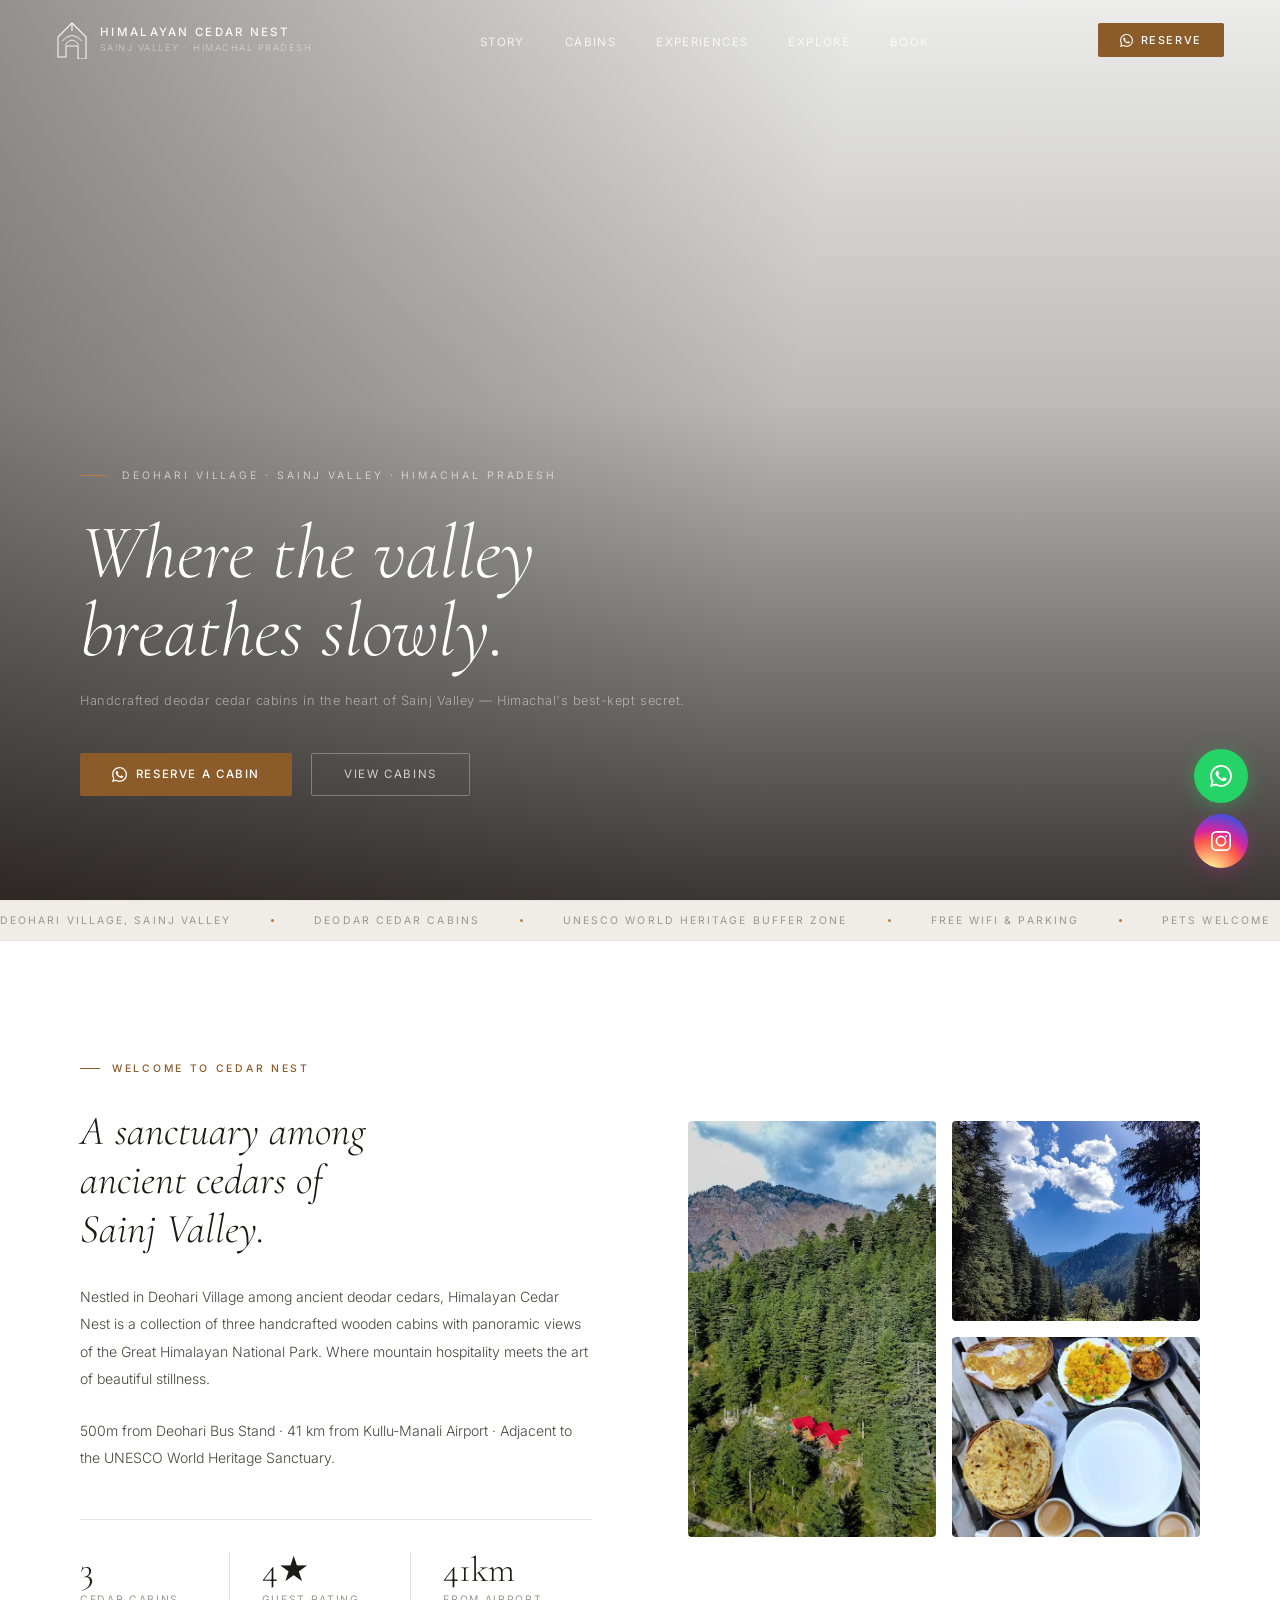
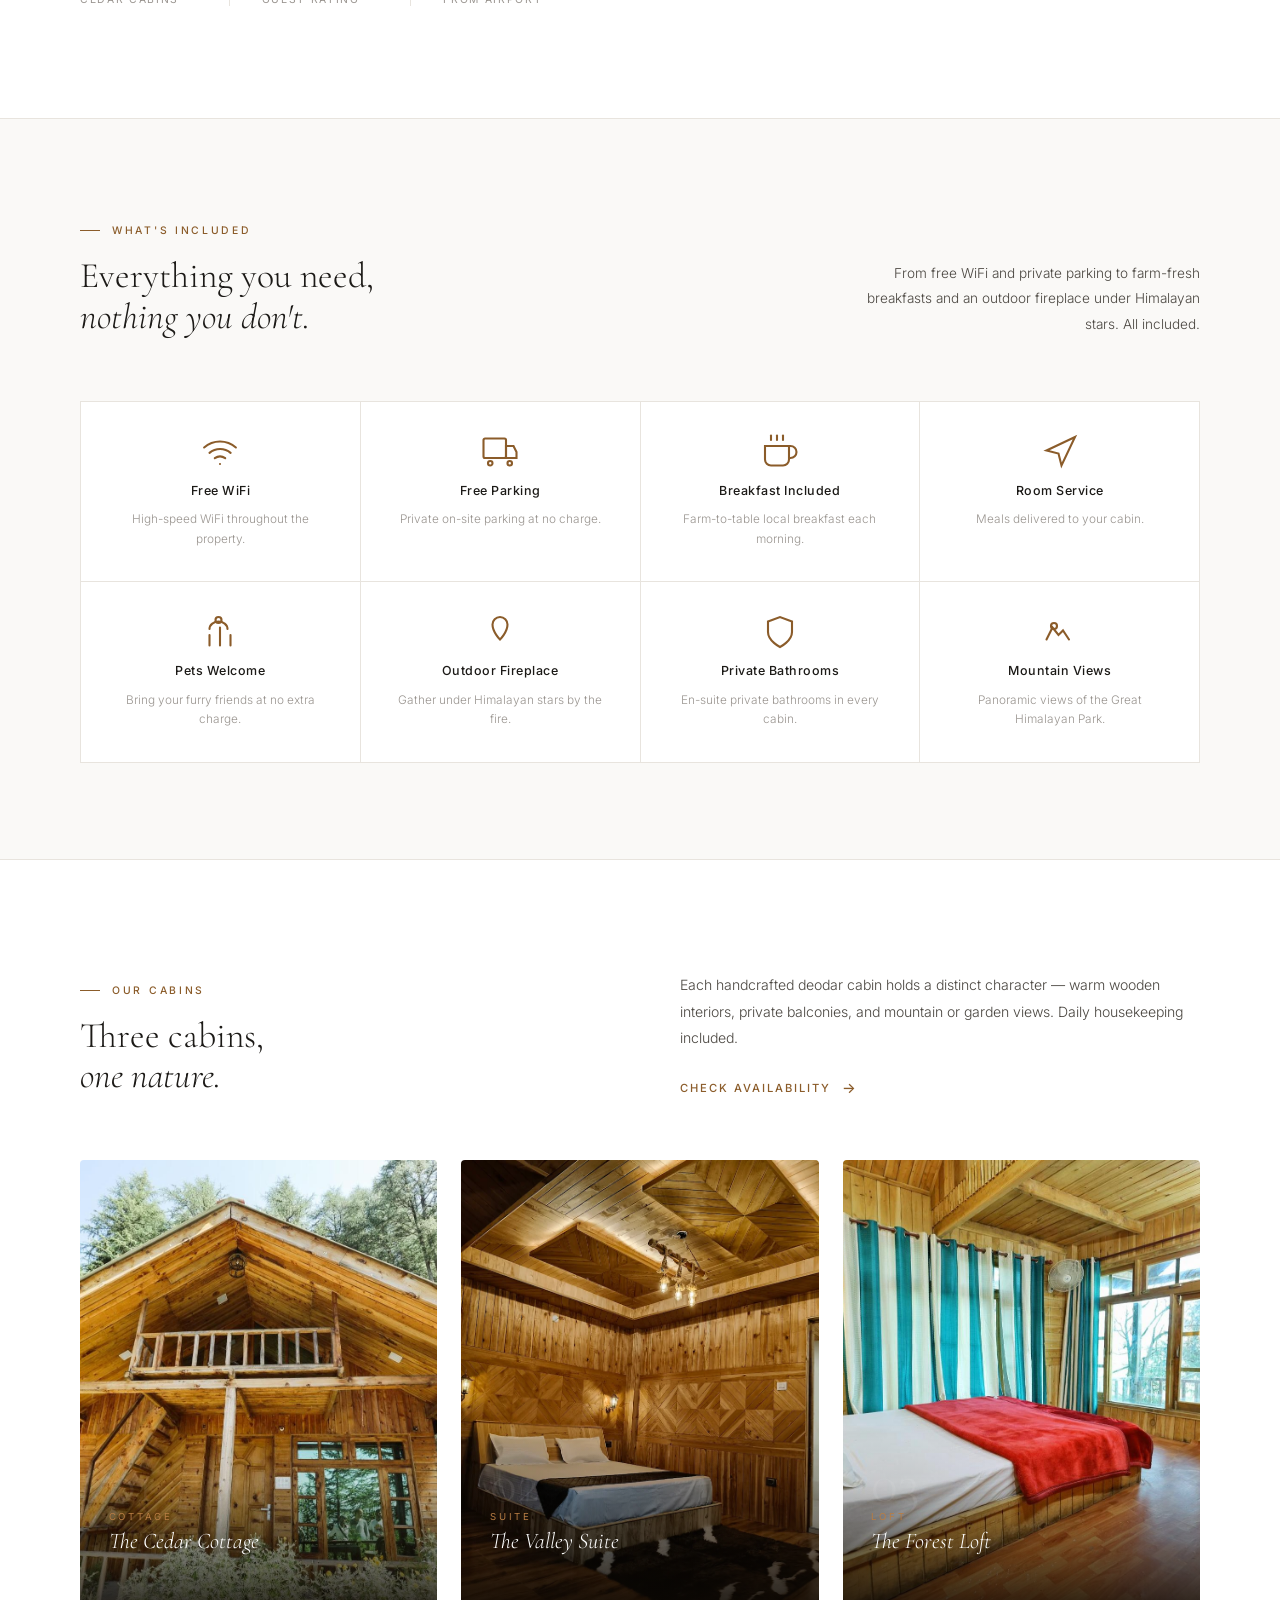
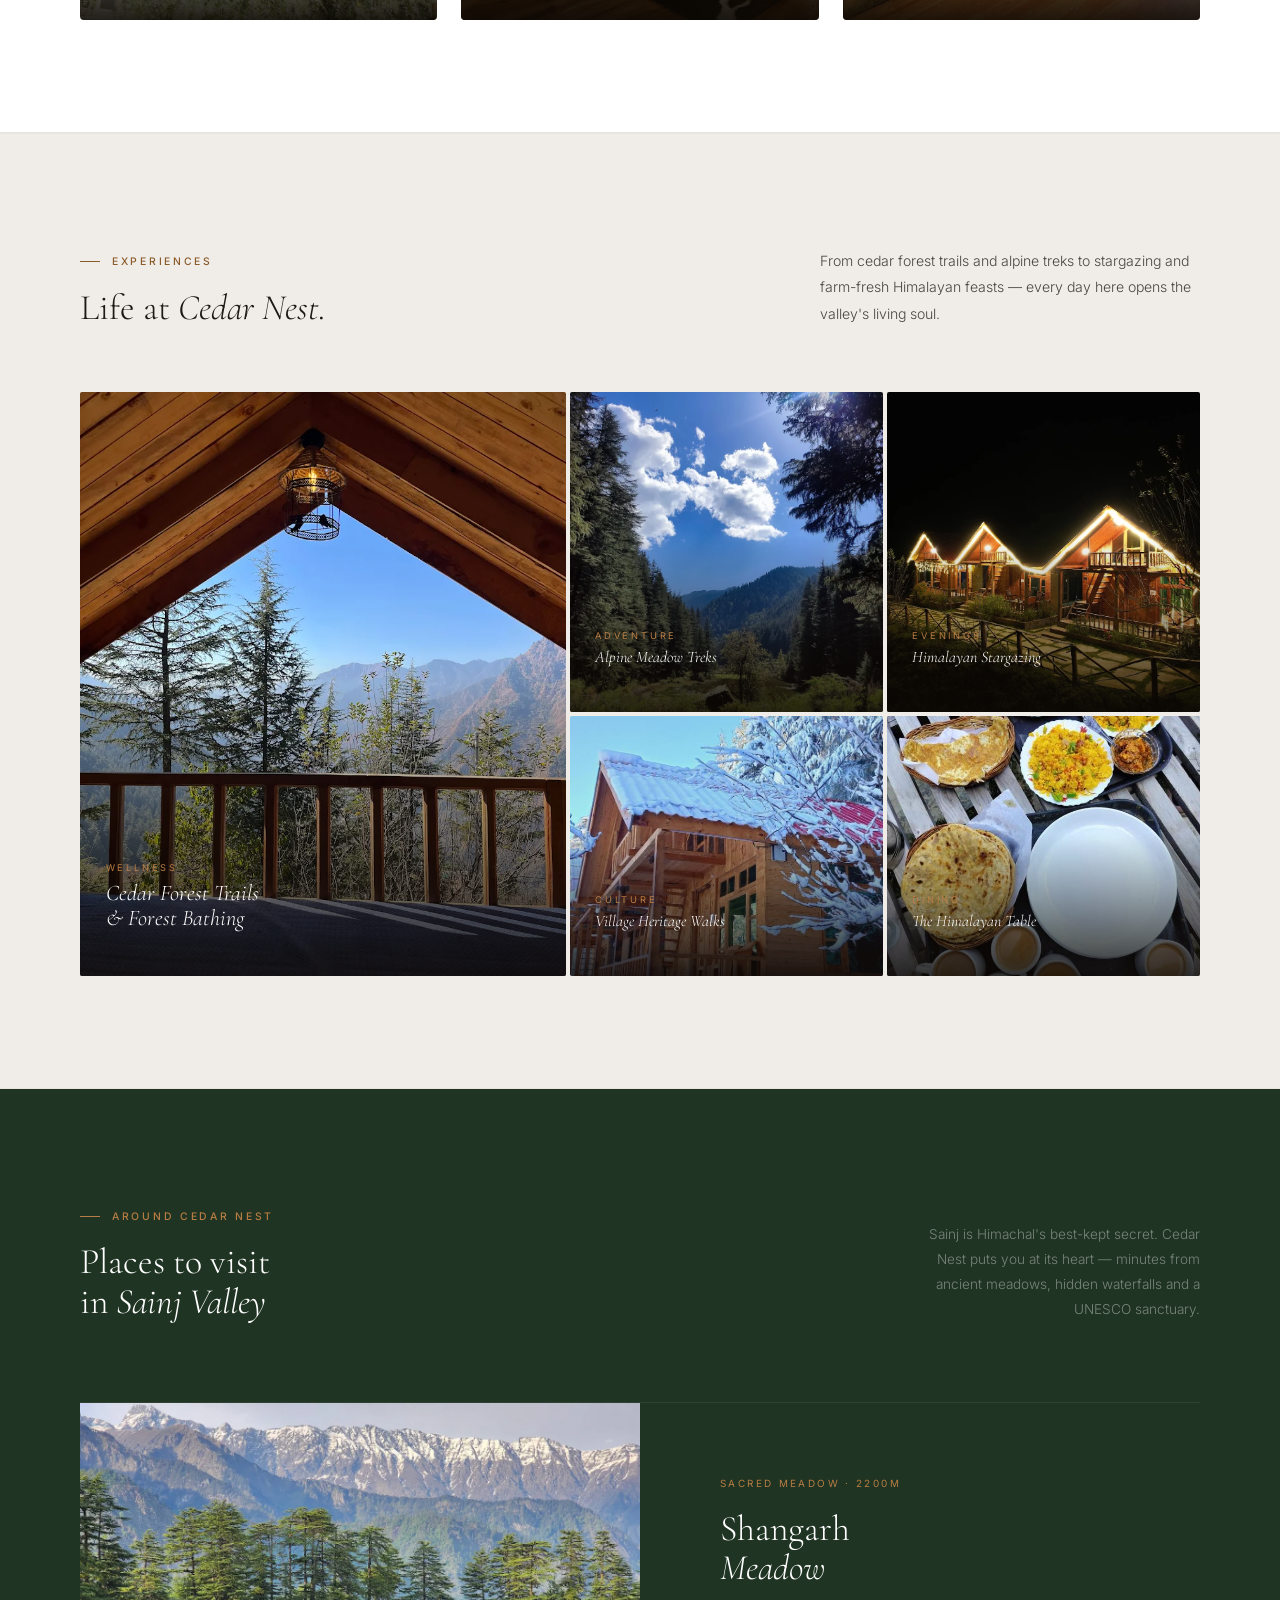
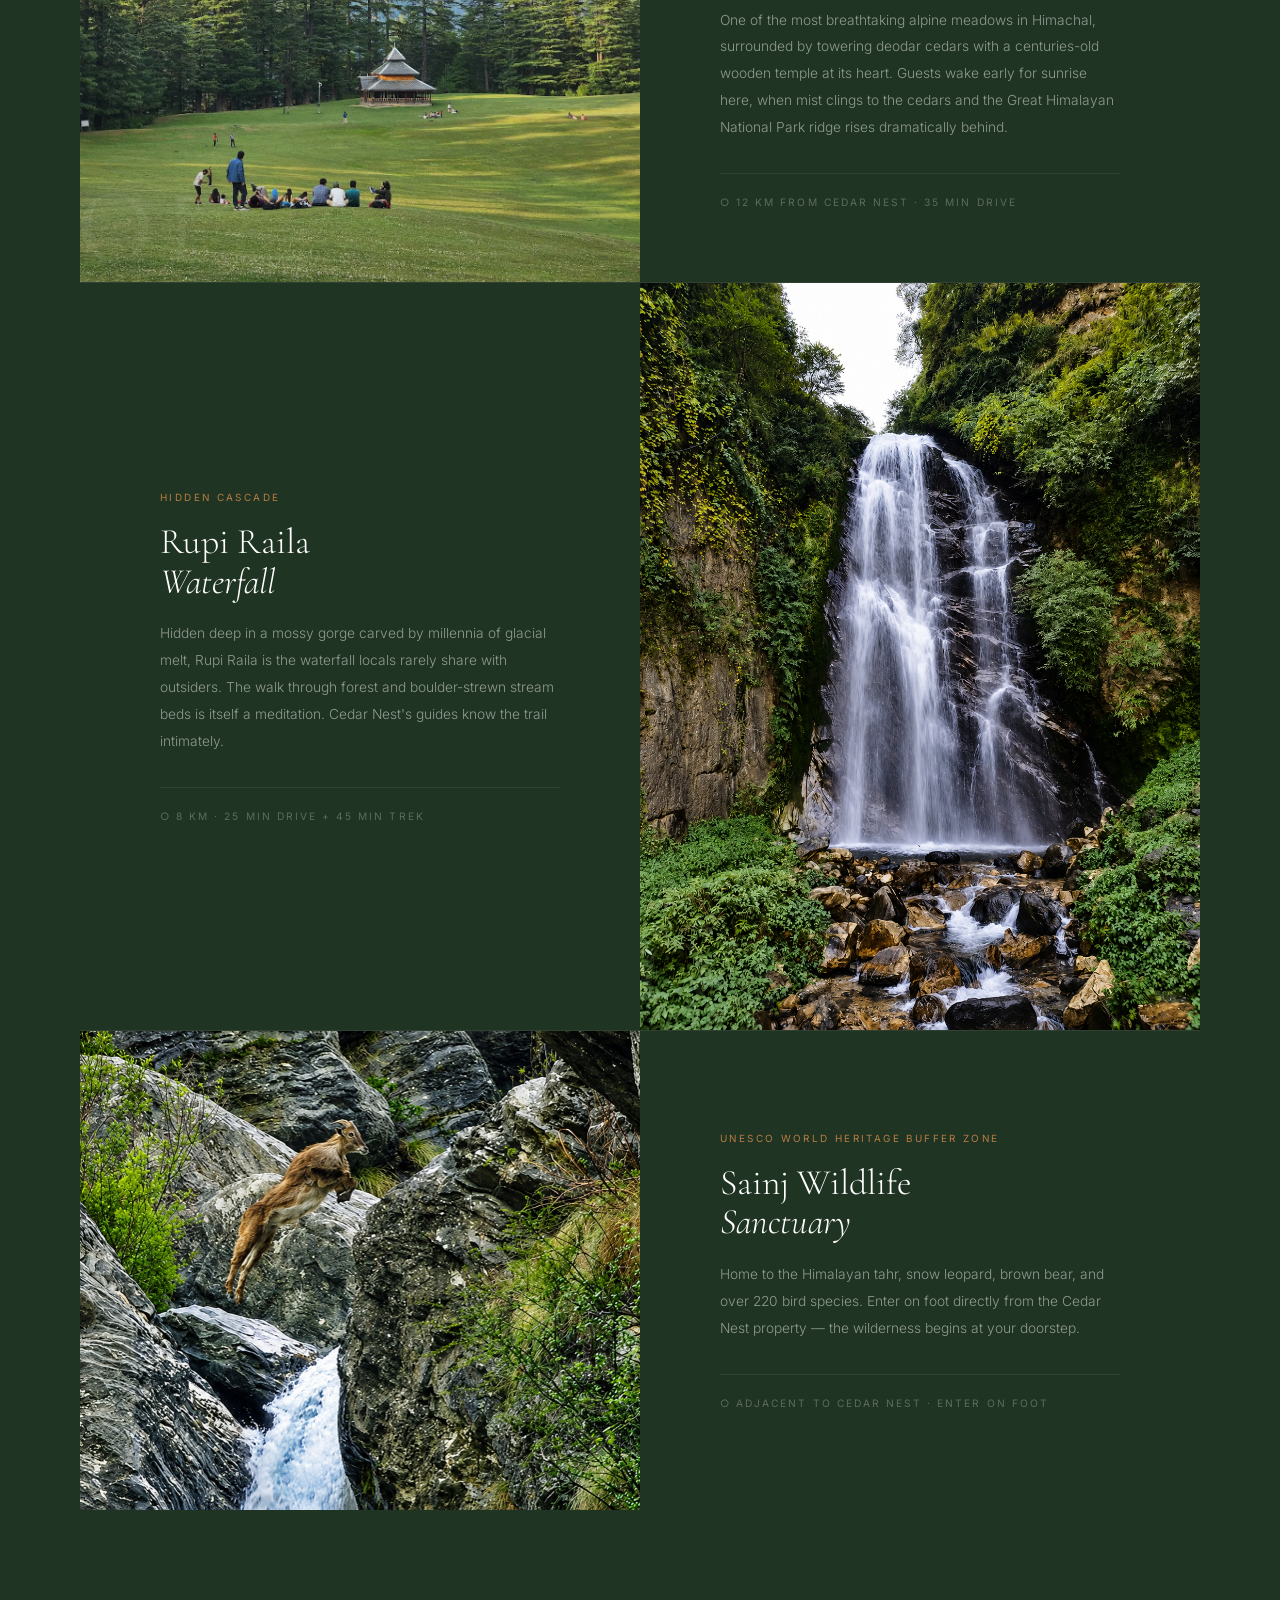
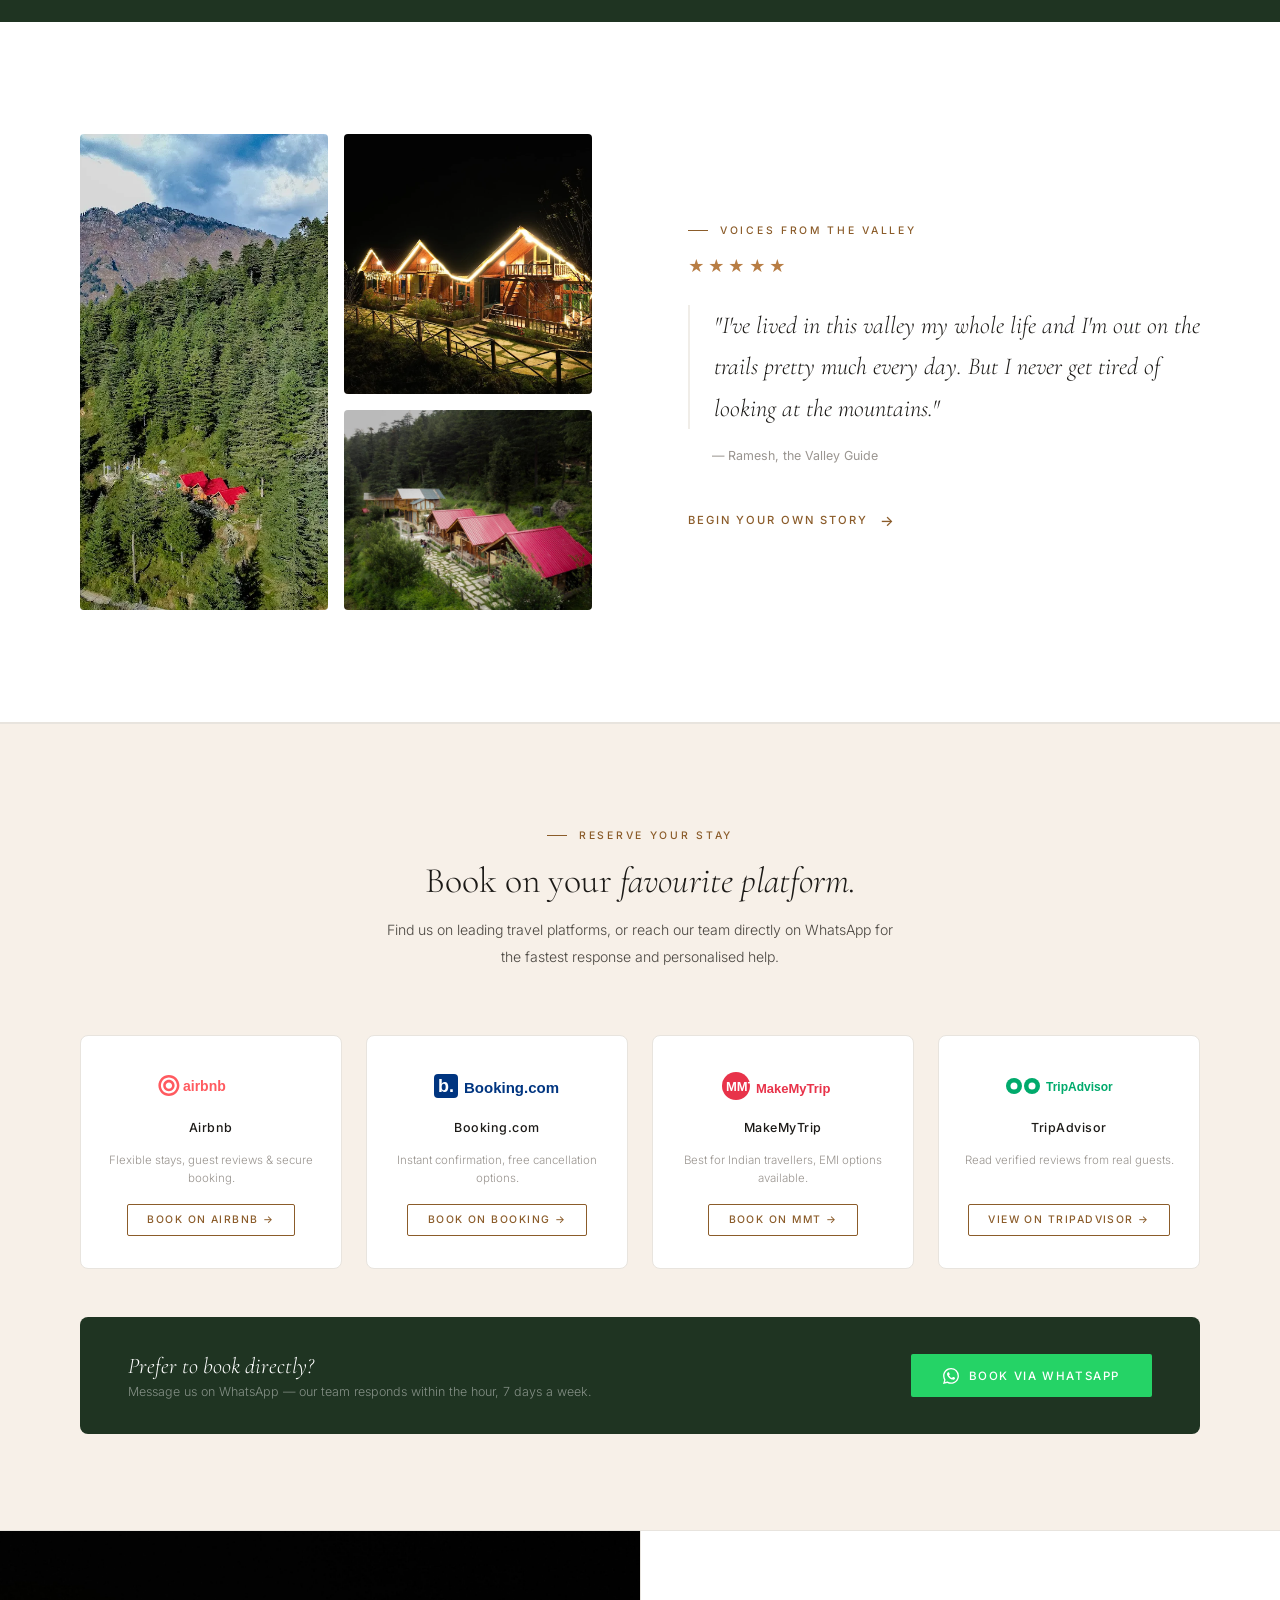
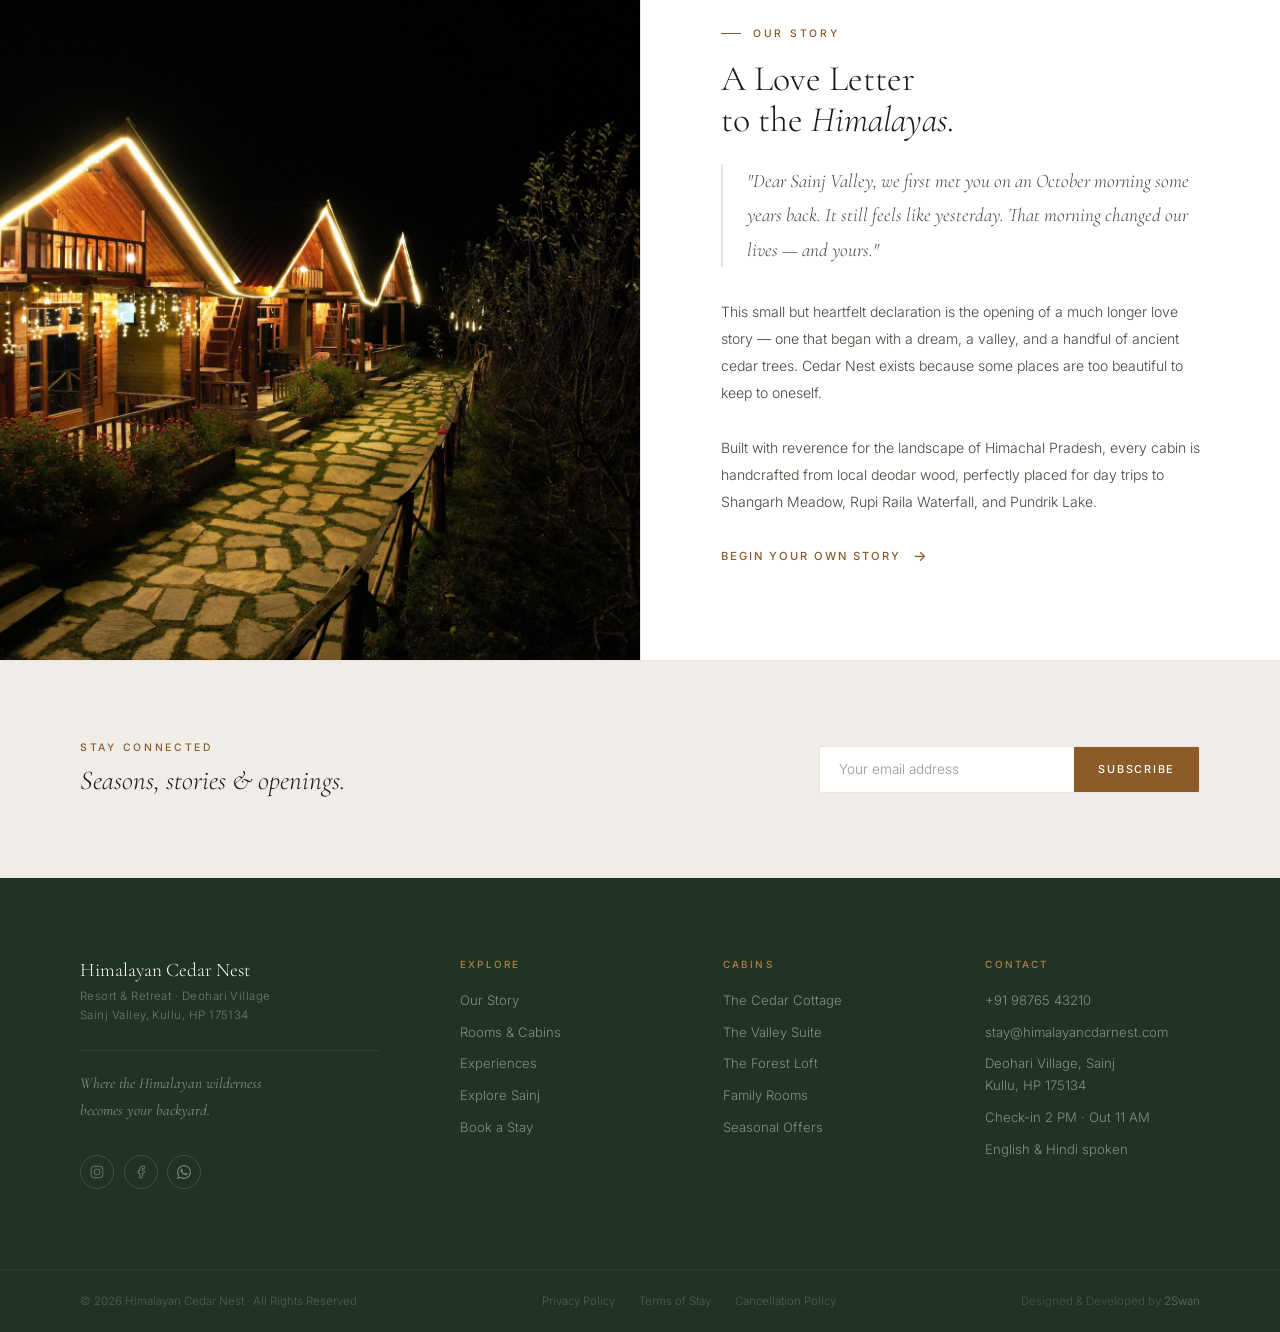
==== commit 9adbe617: "Update index.html" ====
--- a/index.html
+++ b/index.html
@@ -854,6 +854,9 @@
   .newsletter{grid-template-columns:1fr;gap:2rem}
   .footer-body{grid-template-columns:1fr;gap:3rem;padding:4rem 3rem}
   .footer-bottom{padding-left:3rem;padding-right:3rem}
+  /* Keep stat-row horizontal on tablet */
+  .stat-row{flex-direction:row}
+  .stat-item:not(:last-child){border-right:1px solid var(--border);border-bottom:none;margin-right:2rem;padding-bottom:0}
 }
 
 /* ─── RESPONSIVE MOBILE 768px ─── */
@@ -876,8 +879,11 @@
   .intro-right{grid-template-columns:1fr;height:280px}
   .intro-img-tall{grid-row:span 1;height:280px}
   .intro-img-sq{display:none}
-  .stat-row{flex-direction:column;gap:1.2rem}
-  .stat-item:not(:last-child){border-right:none;border-bottom:1px solid var(--border);margin-right:0;padding-bottom:1.2rem}
+  .stat-row{flex-direction:row;gap:0;flex-wrap:nowrap}
+  .stat-item{flex:1;padding-right:1rem;min-width:0}
+  .stat-item:not(:last-child){border-right:1px solid var(--border);border-bottom:none;margin-right:1rem;padding-bottom:0}
+  .stat-num{font-size:1.6rem}
+  .stat-lbl{font-size:.58rem}
   /* Amenities */
   .amenities{padding:4rem 1.4rem}
   .amenities-head{flex-direction:column;align-items:flex-start;gap:1rem}
@@ -1026,16 +1032,7 @@
     </video>
   </div>
   <div class="hero-scrim"></div>
-  <div class="hero-stats">
-    <div class="hero-stat-pod">
-      <span class="hero-stat-num">3</span>
-      <span class="hero-stat-lbl">Curated Cabins</span>
-    </div>
-    <div class="hero-stat-pod">
-      <span class="hero-stat-num">4★</span>
-      <span class="hero-stat-lbl">Guest Rating</span>
-    </div>
-  </div>
+
   <div class="hero-content">
     <div class="hero-label">
       <span class="hero-label-line"></span>
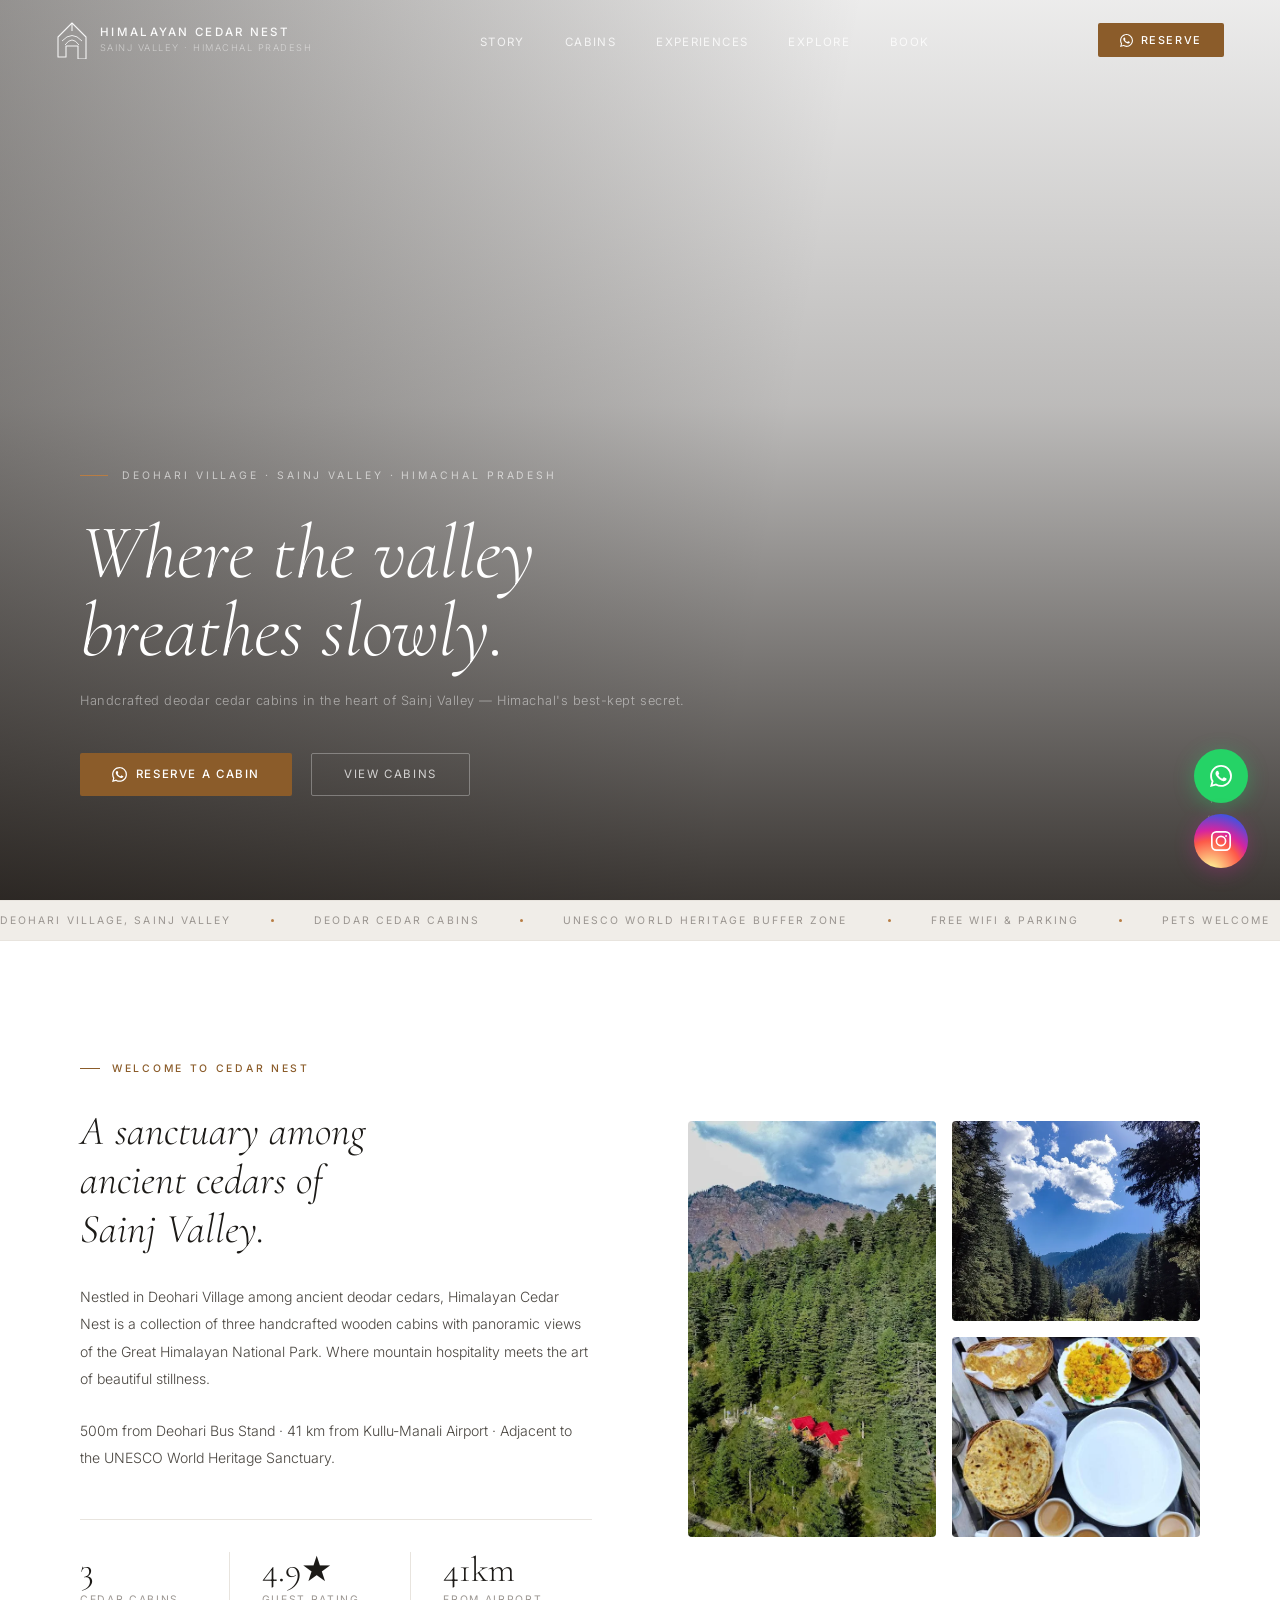
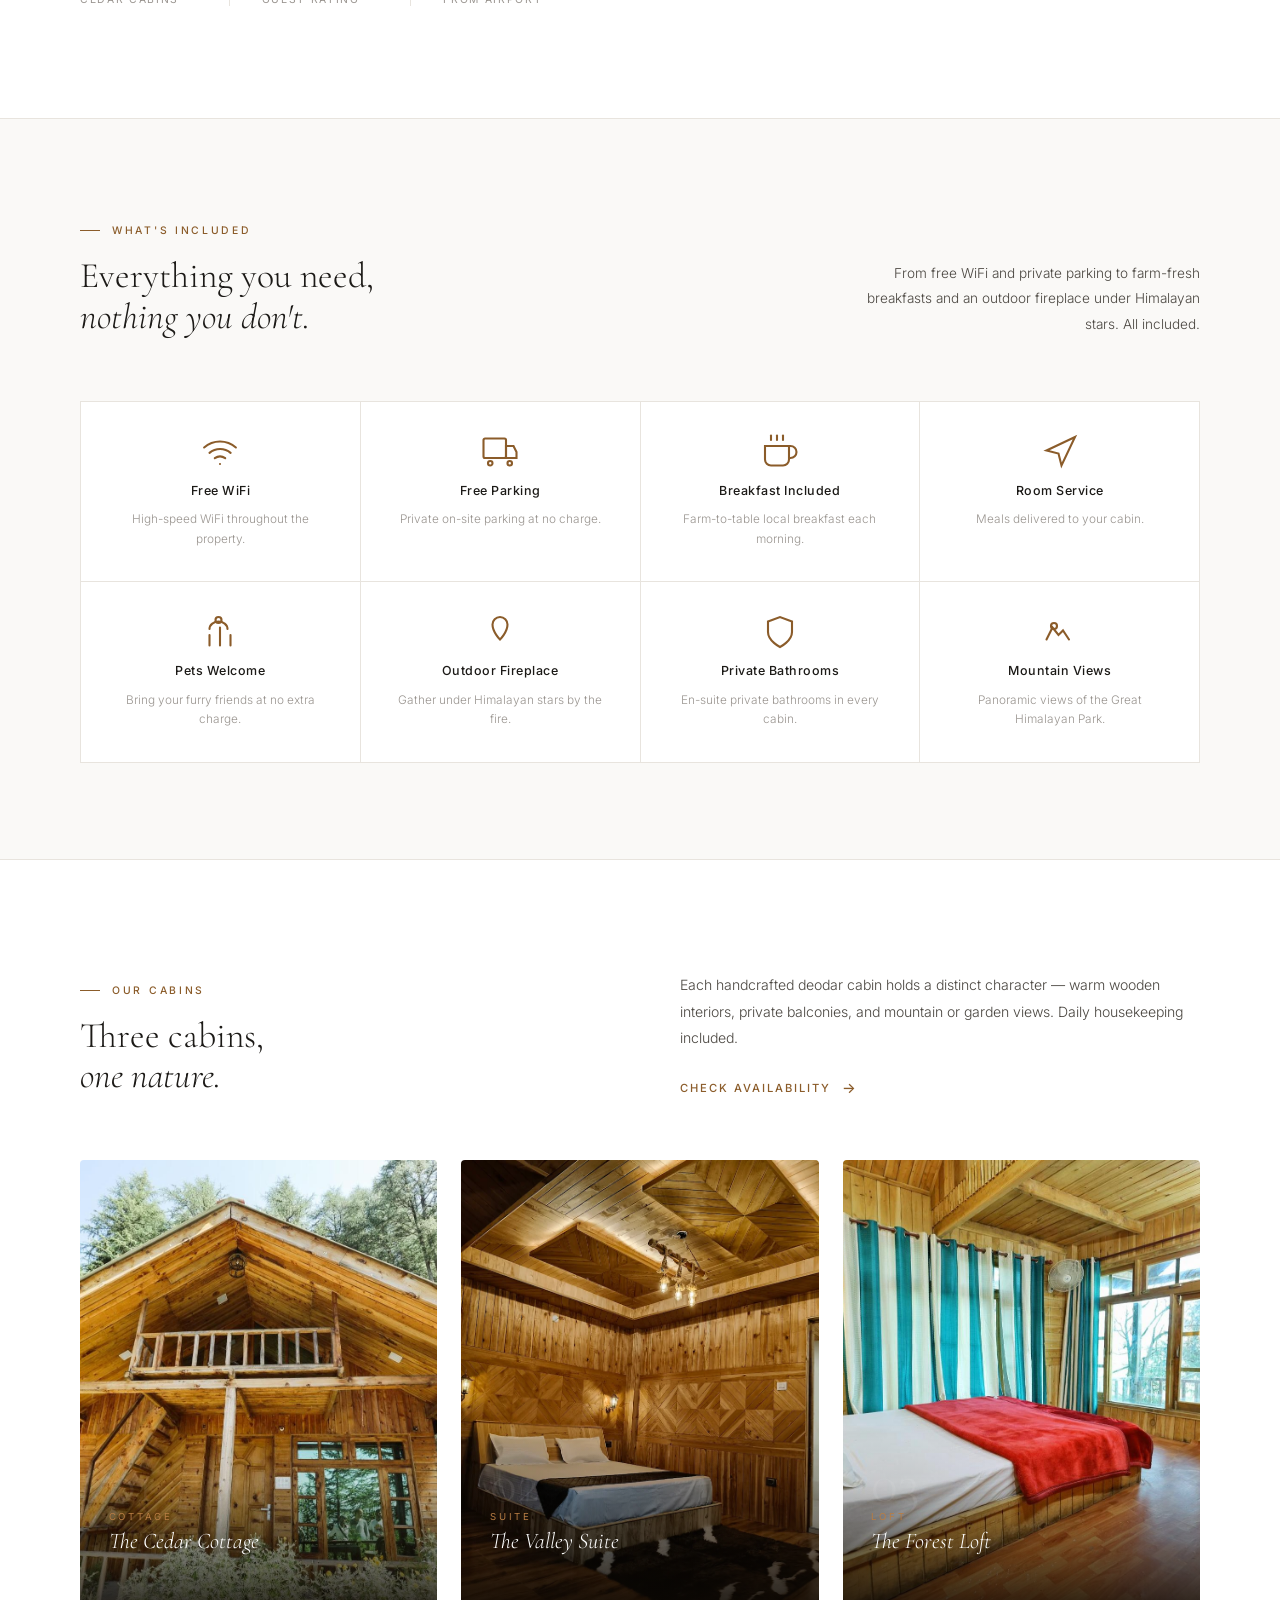
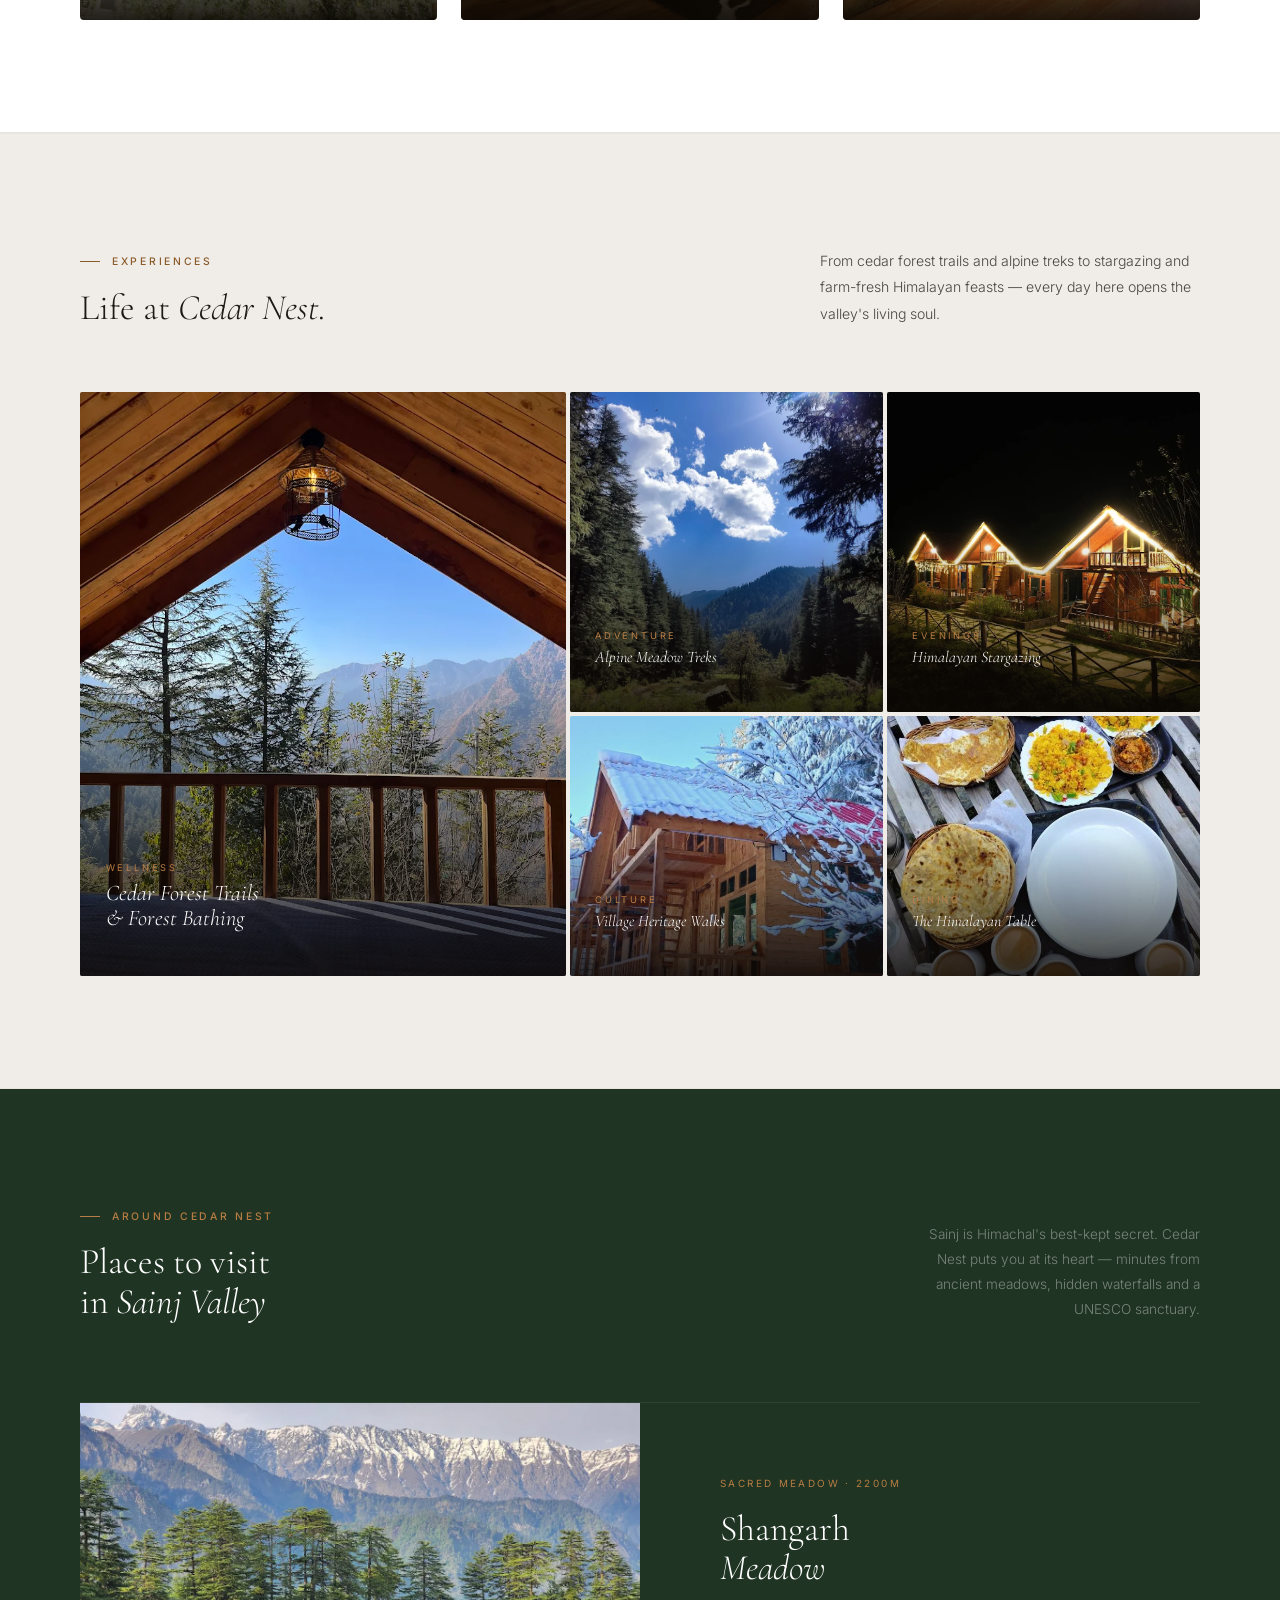
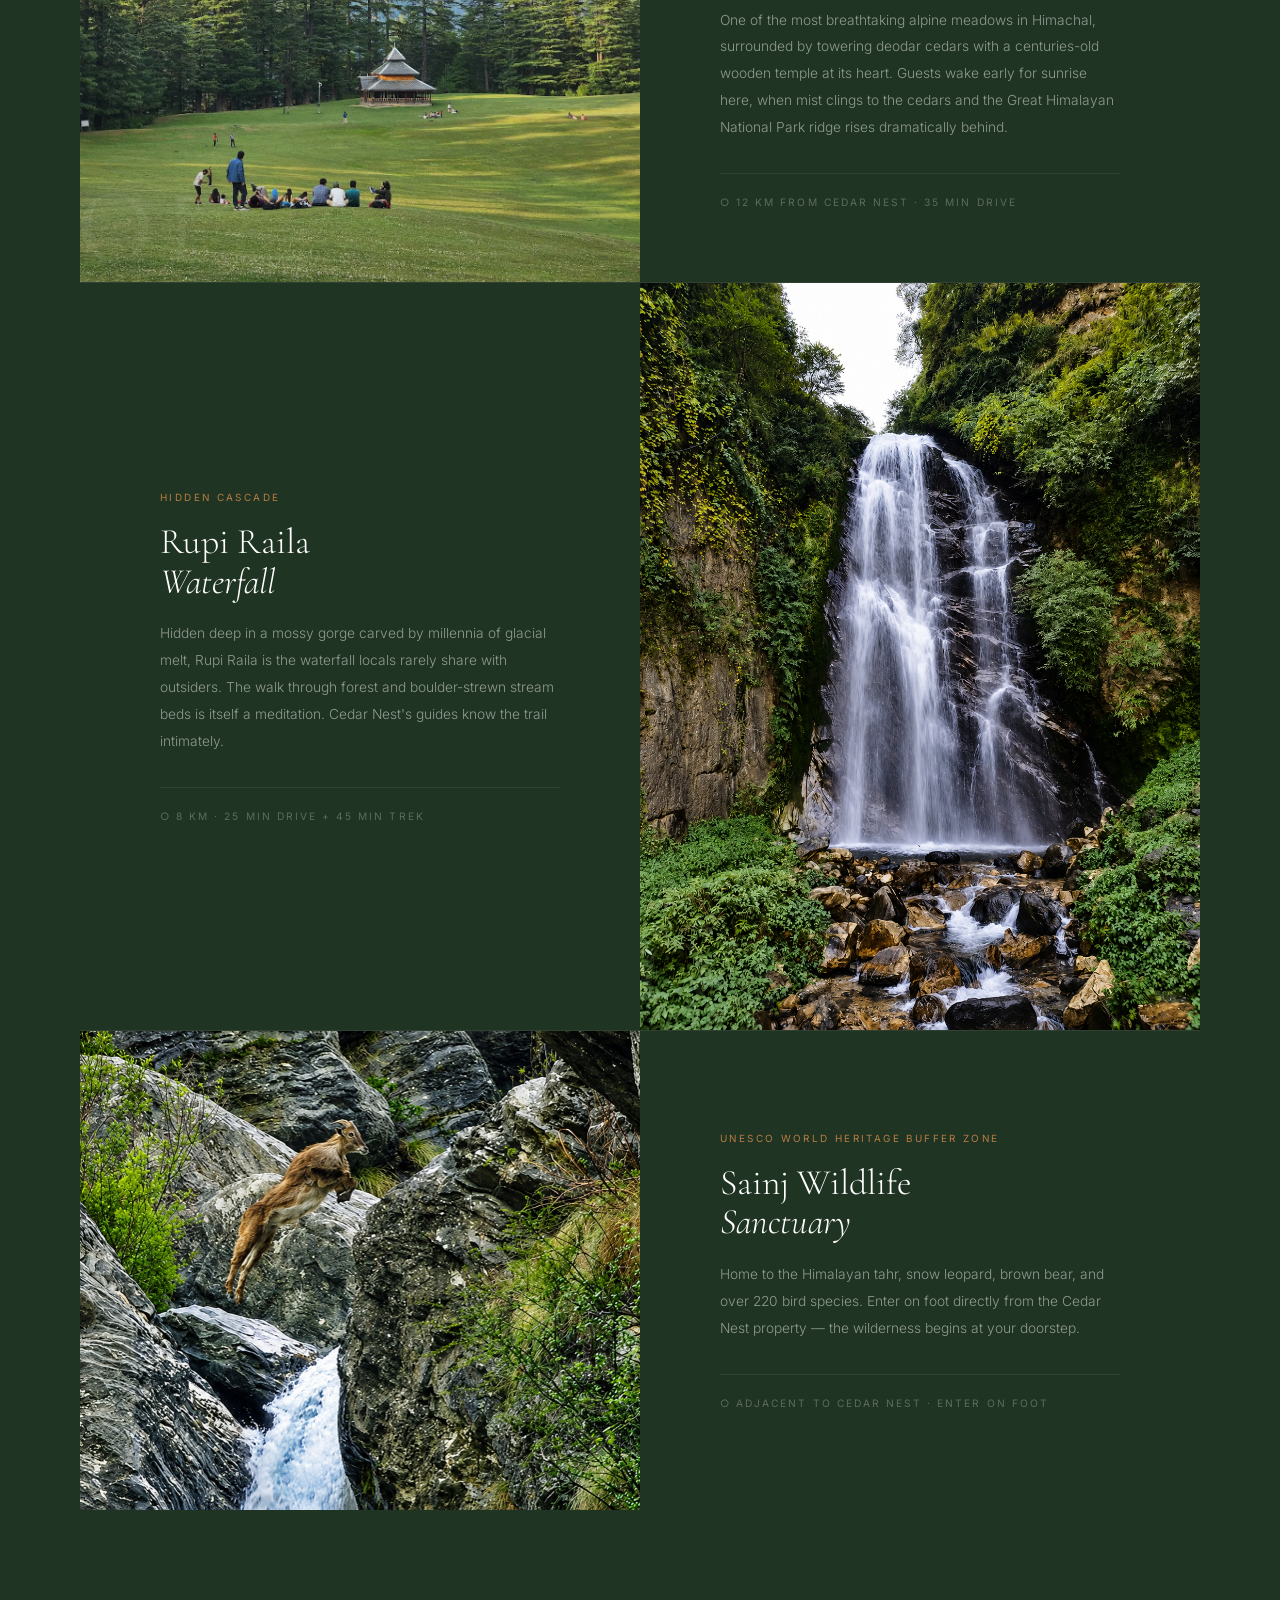
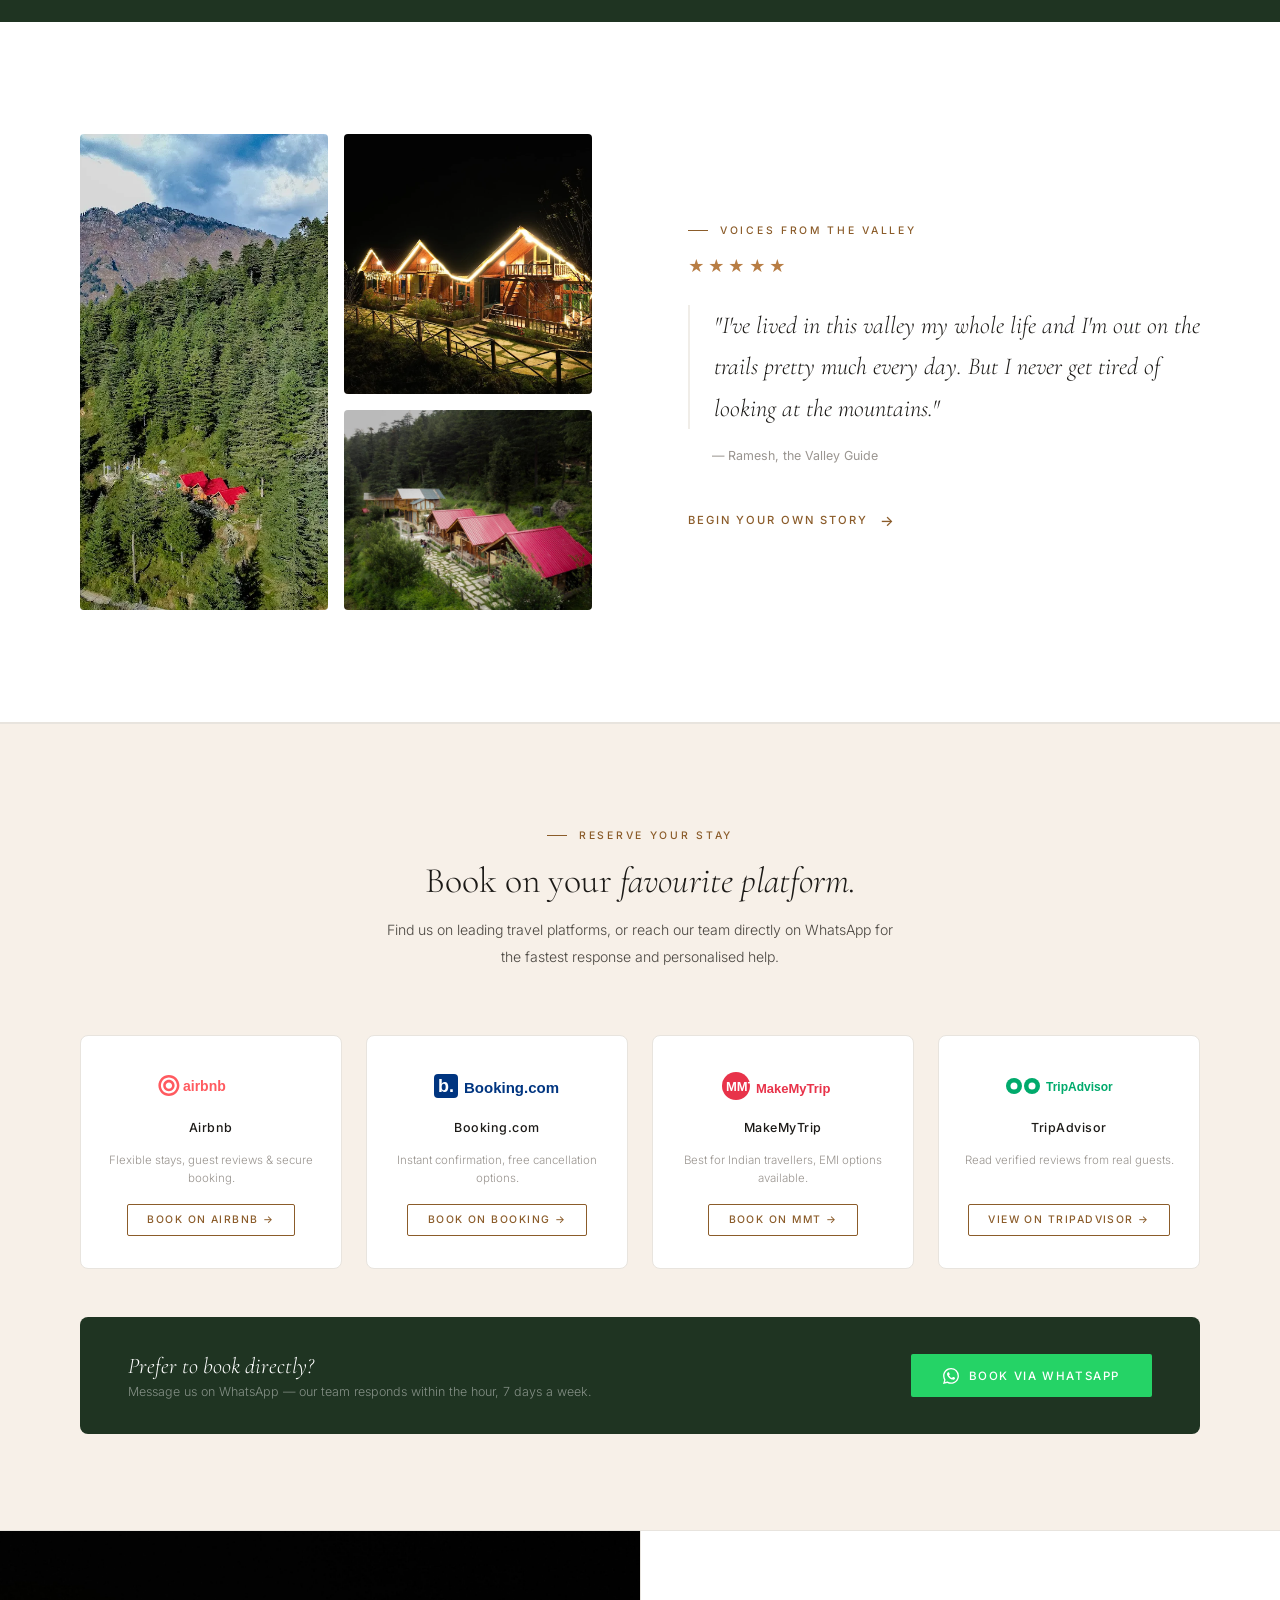
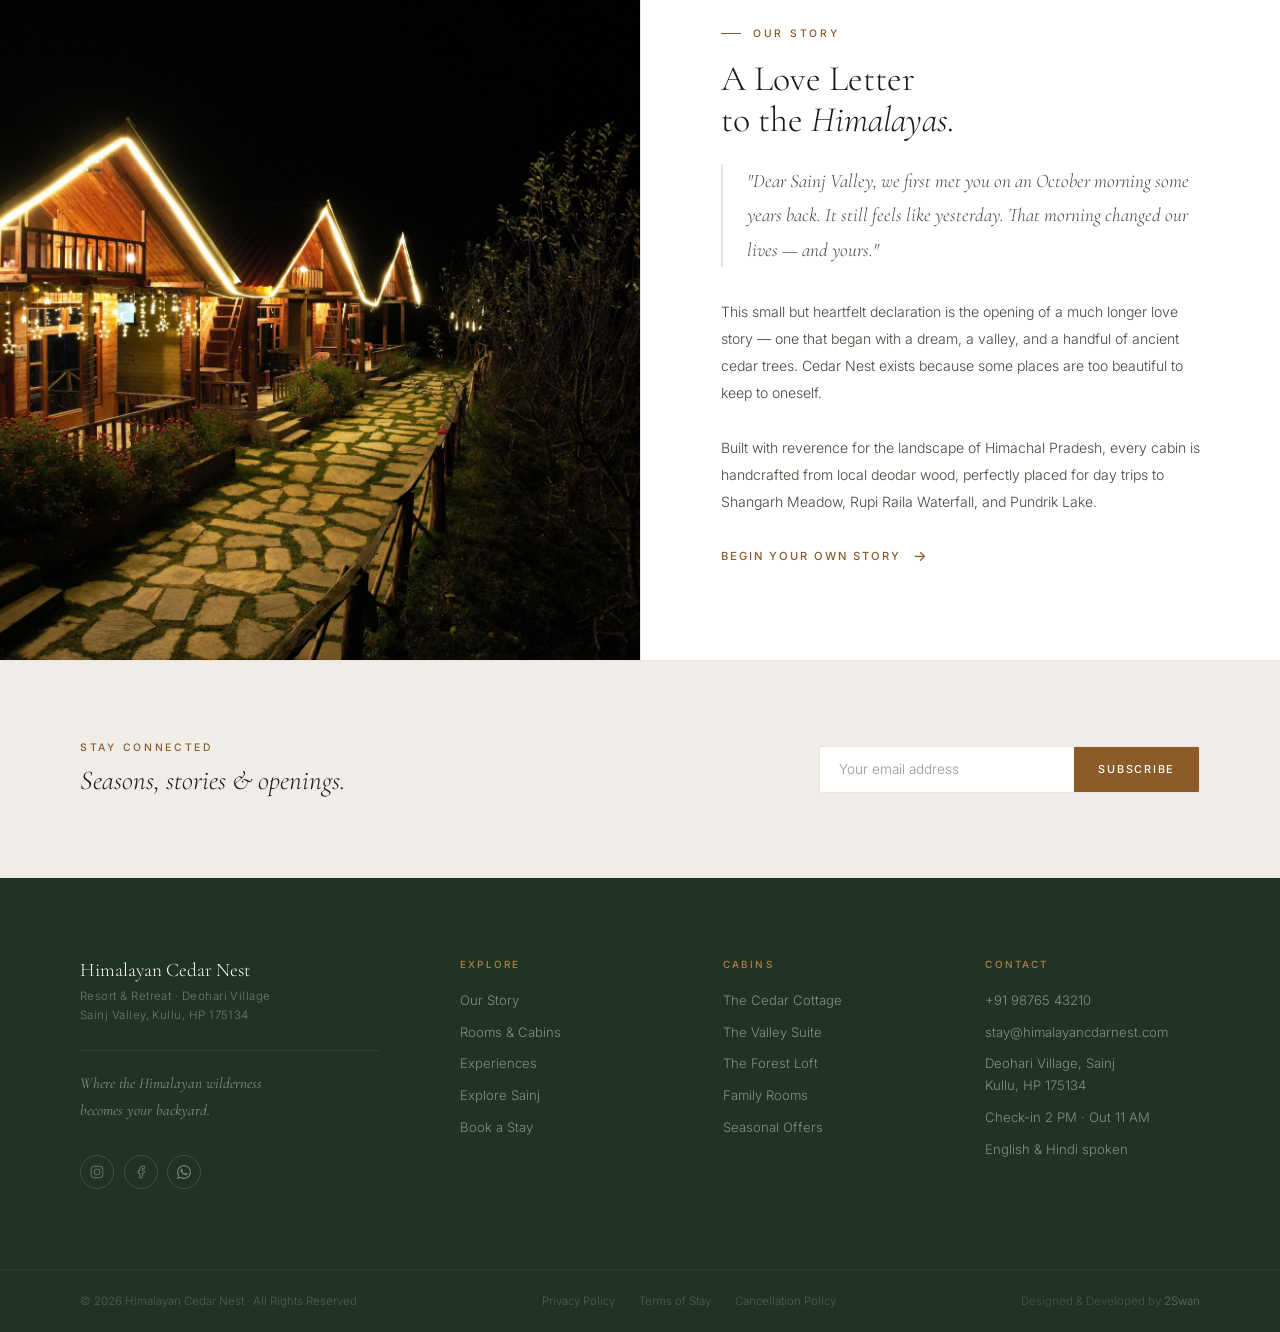
==== commit 2ba40b83: "Update index.html" ====
--- a/index.html
+++ b/index.html
@@ -1028,7 +1028,7 @@
 <section class="hero" id="hero">
   <div class="hero-video">
     <video autoplay muted loop playsinline preload="auto">
-      <source src="drone.mp4" type="video/mp4">
+      <source src="Drone.mp4" type="video/mp4">
     </video>
   </div>
   <div class="hero-scrim"></div>
@@ -1085,7 +1085,7 @@
     <p class="intro-body">500m from Deohari Bus Stand · 41 km from Kullu-Manali Airport · Adjacent to the UNESCO World Heritage Sanctuary.</p>
     <div class="stat-row reveal d1">
       <div class="stat-item"><div class="stat-num">3</div><div class="stat-lbl">Cedar Cabins</div></div>
-      <div class="stat-item"><div class="stat-num">4★</div><div class="stat-lbl">Guest Rating</div></div>
+      <div class="stat-item"><div class="stat-num">4.9★</div><div class="stat-lbl">Guest Rating</div></div>
       <div class="stat-item"><div class="stat-num">41km</div><div class="stat-lbl">from Airport</div></div>
     </div>
   </div>
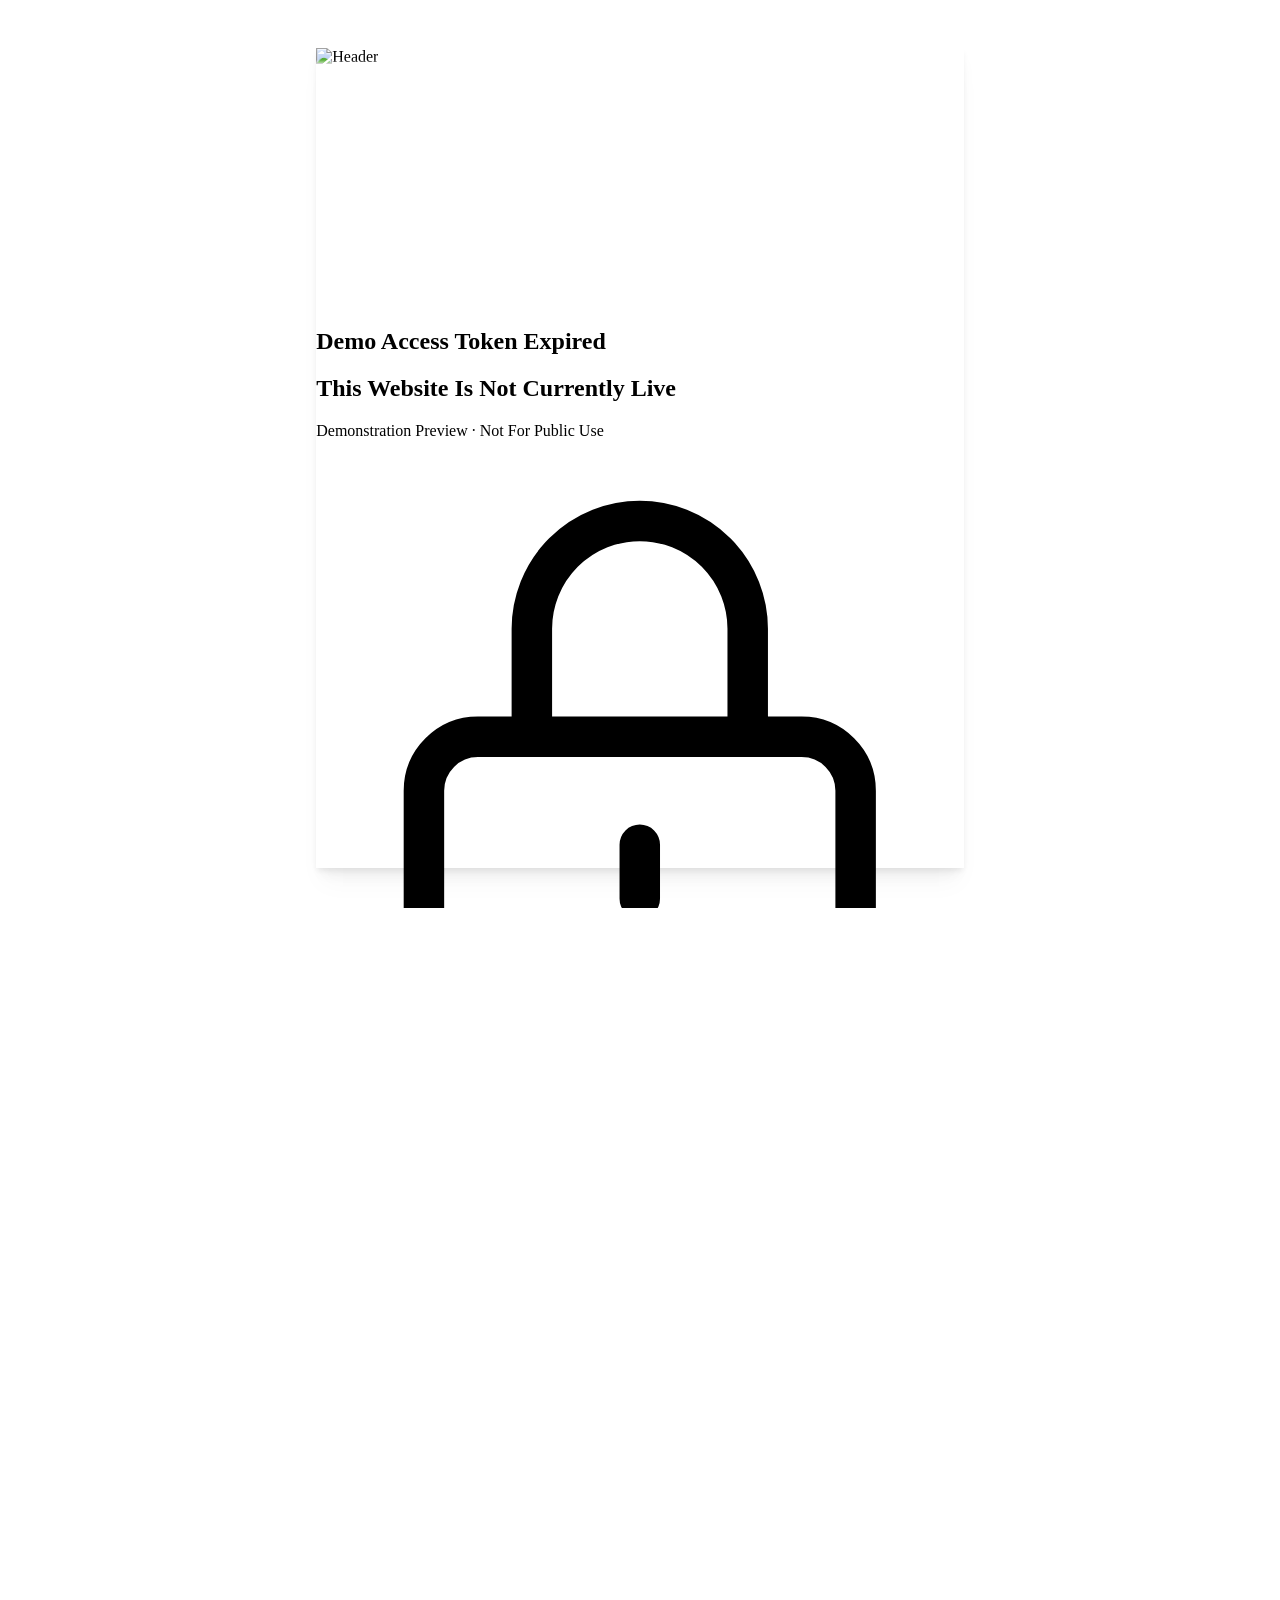
==== commit 3e1309fd: "Update index.html" ====
--- a/index.html
+++ b/index.html
@@ -1,1566 +1,226 @@
 <!DOCTYPE html>
-<html lang="en">
-<head>
-<meta charset="UTF-8">
-<meta name="viewport" content="width=device-width, initial-scale=1.0">
-<title>Himalayan Cedar Nest — Deohari Village · Sainj Valley</title>
-<link rel="preconnect" href="https://fonts.googleapis.com">
-<link rel="preconnect" href="https://fonts.gstatic.com" crossorigin>
-<link href="https://fonts.googleapis.com/css2?family=Cormorant+Garamond:ital,wght@0,300;0,400;0,500;1,300;1,400;1,500&family=Inter:wght@300;400;500&display=swap" rel="stylesheet">
+<html lang="en"><head>
+<meta charset="utf-8"/>
+<meta content="width=device-width, initial-scale=1.0" name="viewport"/>
+<title>Demo Access Token Expired</title>
+<script src="https://cdn.tailwindcss.com?plugins=forms,container-queries"></script>
+<link href="https://fonts.googleapis.com" rel="preconnect"/>
+<link crossorigin="" href="https://fonts.gstatic.com" rel="preconnect"/>
+<link href="https://fonts.googleapis.com/css2?family=Playfair+Display:ital,wght@0,400;0,700;1,400&family=Inter:wght@300;400;500;600&display=swap" rel="stylesheet"/>
+<script id="tailwind-config">
+  tailwind.config = {
+    darkMode: "class",
+    theme: {
+      extend: {
+        colors: {
+          "warm-gold": "#C5A059",
+          "surface": "#f9f9f7",
+          "primary": "#000000",
+          "on-surface": "#1a1c1b",
+          "on-surface-variant": "#474741",
+          "outline-variant": "#c8c7be",
+          "outline": "#787770",
+          "border-subtle": "#E5E5E3",
+          "secondary": "#775a19",
+        },
+        fontFamily: {
+          display: ["Playfair Display", "serif"],
+          body: ["Inter", "sans-serif"],
+        },
+        animation: { "fade-up": "fadeUp 0.8s cubic-bezier(0.16,1,0.3,1) forwards" },
+        keyframes: {
+          fadeUp: {
+            "0%":   { opacity: "0", transform: "translateY(20px)" },
+            "100%": { opacity: "1", transform: "translateY(0)" },
+          }
+        }
+      },
+    },
+  }
+</script>
 <style>
-/* ─── TOKENS ─── */
-:root{
-  --white:#ffffff;
-  --off:#faf9f7;
-  --stone:#f0ede8;
-  --border:#e8e4de;
-  --ink:#1c1a17;
-  --body:#4a4640;
-  --muted:#9a9590;
-  --cedar:#8b5c2a;
-  --cedar-lt:#b87d44;
-  --cedar-pale:#f7f0e8;
-  --pine:#1f3422;
-  --serif:'Cormorant Garamond',Georgia,serif;
-  --sans:'Inter','Helvetica Neue',sans-serif;
-  --ease:cubic-bezier(.25,.46,.45,.94);
-  --radius:2px;
-}
-*,*::before,*::after{margin:0;padding:0;box-sizing:border-box}
-html{scroll-behavior:smooth;font-size:16px}
-body{font-family:var(--sans);background:var(--white);color:var(--ink);overflow-x:hidden;-webkit-font-smoothing:antialiased}
-img{display:block;max-width:100%;height:auto}
-a{text-decoration:none;color:inherit}
-ul{list-style:none}
-button{font-family:var(--sans);cursor:pointer;border:none;background:none}
-
-/* ─── ANIMATIONS ─── */
-@keyframes fadeUp{from{opacity:0;transform:translateY(24px)}to{opacity:1;transform:translateY(0)}}
-@keyframes fadeIn{from{opacity:0}to{opacity:1}}
-@keyframes ticker{from{transform:translateX(0)}to{transform:translateX(-50%)}}
-@keyframes pulse{0%,100%{opacity:.4}50%{opacity:1}}
-
-.reveal{opacity:0;transform:translateY(22px);transition:opacity .9s var(--ease),transform .9s var(--ease)}
-.reveal.visible{opacity:1;transform:none}
-.reveal.d1{transition-delay:.1s}
-.reveal.d2{transition-delay:.2s}
-.reveal.d3{transition-delay:.32s}
-
-/* ─── NAV ─── */
-#nav{
-  position:fixed;top:0;left:0;right:0;z-index:900;
-  display:flex;align-items:center;justify-content:space-between;
-  padding:0 3.5rem;height:80px;
-  transition:background .45s,height .3s,box-shadow .4s,border-bottom .4s;
-}
-#nav.scrolled{
-  background:var(--white);height:64px;
-  box-shadow:0 1px 0 var(--border);
-}
-/* Logo */
-.logo{display:flex;align-items:center;gap:12px;flex-shrink:0}
-.logo-mark{
-  width:32px;height:38px;color:rgba(255,255,255,.9);
-  transition:color .4s;flex-shrink:0;
-}
-#nav.scrolled .logo-mark{color:var(--pine)}
-.logo-text{display:flex;flex-direction:column;gap:3px}
-.logo-name{
-  font-family:var(--sans);font-size:.72rem;font-weight:500;
-  letter-spacing:.2em;text-transform:uppercase;color:rgba(255,255,255,.95);
-  transition:color .4s;line-height:1;
-}
-.logo-sub{
-  font-family:var(--sans);font-size:.58rem;font-weight:300;
-  letter-spacing:.16em;text-transform:uppercase;color:rgba(255,255,255,.5);
-  transition:color .4s;
-}
-#nav.scrolled .logo-name{color:var(--ink)}
-#nav.scrolled .logo-sub{color:var(--muted)}
-/* Links */
-.nav-links{display:flex;align-items:center;gap:2.5rem}
-.nav-links a{
-  font-family:var(--sans);font-size:.72rem;font-weight:400;
-  letter-spacing:.12em;text-transform:uppercase;
-  color:rgba(255,255,255,.8);transition:color .3s;
-}
-#nav.scrolled .nav-links a{color:var(--body)}
-.nav-links a:hover{color:var(--cedar-lt)}
-.nav-book-btn{
-  display:inline-flex;align-items:center;gap:.5rem;
-  padding:.6rem 1.4rem;
-  background:var(--cedar);
-  font-family:var(--sans);font-size:.68rem;font-weight:500;
-  letter-spacing:.14em;text-transform:uppercase;color:#fff;
-  transition:background .3s;flex-shrink:0;white-space:nowrap;
-  border-radius:var(--radius);
-}
-.nav-book-btn:hover{background:#6b4620}
-/* Burger */
-.burger{
-  display:none;flex-direction:column;gap:5px;
-  padding:8px;z-index:901;background:none;border:none;cursor:pointer;
-}
-.burger span{
-  display:block;width:22px;height:1.5px;background:#fff;
-  transition:transform .35s var(--ease),opacity .25s,background .4s;
-  transform-origin:center;
-}
-#nav.scrolled .burger span{background:var(--ink)}
-.burger.open span{background:#fff!important}
-.burger.open span:nth-child(1){transform:translateY(6.5px) rotate(45deg)}
-.burger.open span:nth-child(2){opacity:0;transform:scaleX(0)}
-.burger.open span:nth-child(3){transform:translateY(-6.5px) rotate(-45deg)}
-/* Drawer */
-.drawer{
-  position:fixed;inset:0;z-index:800;
-  background:var(--pine);
-  padding:5.5rem 2.5rem 3rem;
-  display:flex;flex-direction:column;
-  transform:translateX(100%);
-  transition:transform .42s var(--ease);
-  overflow-y:auto;
-}
-.drawer.open{transform:none}
-.drawer nav a{
-  font-family:var(--serif);font-size:1.6rem;font-weight:300;font-style:italic;
-  color:rgba(255,255,255,.88);padding:.8rem 0;
-  border-bottom:1px solid rgba(255,255,255,.08);
-  display:block;transition:color .3s;
-}
-.drawer nav a:hover{color:var(--cedar-lt)}
-.drawer-cta{
-  margin-top:2.5rem;padding:1rem 1.8rem;
-  background:var(--cedar);color:#fff;
-  font-family:var(--sans);font-size:.75rem;font-weight:500;
-  letter-spacing:.14em;text-transform:uppercase;
-  display:flex;align-items:center;justify-content:center;gap:.6rem;
-  border-radius:var(--radius);
-}
-
-/* ─── HERO ─── */
-.hero{
-  position:relative;height:100svh;min-height:660px;
-  display:flex;align-items:flex-end;overflow:hidden;
-}
-.hero-video{
-  position:absolute;inset:0;
-}
-.hero-video video{
-  width:100%;height:100%;object-fit:cover;object-position:center;
-}
-.hero-scrim{
-  position:absolute;inset:0;
-  background:
-    linear-gradient(to top, rgba(15,10,6,.82) 0%, rgba(15,10,6,.28) 55%, rgba(15,10,6,.08) 100%),
-    linear-gradient(100deg, rgba(15,10,6,.4) 0%, transparent 60%);
-}
-.hero-content{
-  position:relative;z-index:2;
-  padding:0 5rem 6.5rem;
-  max-width:860px;
-}
-.hero-label{
-  display:inline-flex;align-items:center;gap:.9rem;
-  margin-bottom:2rem;
-  opacity:0;animation:fadeIn 1s ease forwards .4s;
-}
-.hero-label-line{width:28px;height:1px;background:var(--cedar-lt)}
-.hero-label-text{
-  font-family:var(--sans);font-size:.65rem;font-weight:400;
-  letter-spacing:.28em;text-transform:uppercase;color:rgba(255,255,255,.6);
-}
-.hero-h1{
-  font-family:var(--serif);font-weight:300;font-style:italic;
-  font-size:clamp(3rem,6vw,7rem);line-height:1.02;
-  color:#fff;margin-bottom:1.4rem;
-  opacity:0;animation:fadeUp 1.4s ease forwards .8s;
-}
-.hero-sub{
-  font-family:var(--sans);font-size:.8rem;font-weight:300;
-  color:rgba(255,255,255,.5);margin-bottom:2.8rem;letter-spacing:.04em;
-  opacity:0;animation:fadeIn .9s ease forwards 1.6s;
-}
-.hero-actions{
-  display:flex;align-items:center;gap:1.2rem;flex-wrap:wrap;
-  opacity:0;animation:fadeIn .9s ease forwards 2s;
-}
-.btn-primary{
-  display:inline-flex;align-items:center;gap:.55rem;
-  padding:.85rem 2rem;background:var(--cedar);
-  font-family:var(--sans);font-size:.72rem;font-weight:500;
-  letter-spacing:.14em;text-transform:uppercase;color:#fff;
-  transition:background .3s,transform .2s;border-radius:var(--radius);
-}
-.btn-primary:hover{background:#6b4620;transform:translateY(-1px)}
-.btn-primary svg{width:15px;height:15px}
-.btn-outline{
-  display:inline-flex;align-items:center;gap:.7rem;
-  padding:.85rem 2rem;
-  border:1px solid rgba(255,255,255,.3);
-  font-family:var(--sans);font-size:.72rem;font-weight:400;
-  letter-spacing:.14em;text-transform:uppercase;color:rgba(255,255,255,.75);
-  transition:border-color .3s,color .3s;border-radius:var(--radius);
-}
-.btn-outline:hover{border-color:rgba(255,255,255,.65);color:#fff}
-/* Scroll indicator */
-.hero-scroll{
-  position:absolute;bottom:2.5rem;right:4rem;z-index:2;
-  display:flex;flex-direction:column;align-items:center;gap:.7rem;
-  opacity:0;animation:fadeIn 1s ease forwards 2.5s;
-}
-.hero-scroll-track{width:1px;height:48px;background:rgba(255,255,255,.2);position:relative;overflow:hidden}
-.hero-scroll-track::after{
-  content:'';position:absolute;top:-100%;left:0;
-  width:1px;height:100%;background:rgba(255,255,255,.7);
-  animation:pulse 2s ease infinite 3s;
-}
-.hero-scroll-lbl{
-  font-family:var(--sans);font-size:.5rem;font-weight:400;
-  letter-spacing:.28em;text-transform:uppercase;
-  color:rgba(255,255,255,.3);writing-mode:vertical-rl;
-}
-/* Stat pods */
-.hero-stats{
-  position:absolute;bottom:6rem;right:4rem;z-index:2;
-  display:flex;flex-direction:column;gap:.6rem;
-  opacity:0;animation:fadeIn 1s ease forwards 2.2s;
-}
-.hero-stat-pod{
-  display:flex;align-items:center;gap:.8rem;
-  background:rgba(255,255,255,.08);backdrop-filter:blur(8px);
-  border:1px solid rgba(255,255,255,.1);
-  padding:.6rem 1rem;border-radius:40px;
-}
-.hero-stat-num{
-  font-family:var(--serif);font-size:1.1rem;font-weight:400;
-  color:#fff;line-height:1;
-}
-.hero-stat-lbl{
-  font-family:var(--sans);font-size:.56rem;font-weight:300;
-  letter-spacing:.16em;text-transform:uppercase;color:rgba(255,255,255,.5);
-}
-
-/* ─── TICKER ─── */
-.ticker{
-  background:var(--stone);border-top:1px solid var(--border);
-  border-bottom:1px solid var(--border);
-  padding:.8rem 0;overflow:hidden;
-}
-.ticker-track{
-  display:flex;gap:2.5rem;white-space:nowrap;
-  animation:ticker 38s linear infinite;
-}
-.ticker-item{
-  display:inline-flex;align-items:center;gap:2.5rem;flex-shrink:0;
-  font-family:var(--sans);font-size:.65rem;font-weight:400;
-  letter-spacing:.2em;text-transform:uppercase;color:var(--muted);
-}
-.ticker-sep{width:3px;height:3px;border-radius:50%;background:var(--cedar-lt);flex-shrink:0}
-
-/* ─── INTRO STRIP ─── */
-.intro{
-  padding:7rem 5rem;
-  display:grid;grid-template-columns:1fr 1fr;
-  gap:6rem;align-items:center;
-  background:var(--white);
-  border-bottom:1px solid var(--border);
-}
-.intro-left{}
-.intro-eyebrow{
-  display:inline-flex;align-items:center;gap:.75rem;
-  margin-bottom:2rem;
-}
-.intro-eyebrow::before{content:'';display:inline-block;width:20px;height:1px;background:var(--cedar)}
-.intro-eyebrow span{
-  font-family:var(--sans);font-size:.65rem;font-weight:500;
-  letter-spacing:.26em;text-transform:uppercase;color:var(--cedar);
-}
-.intro-heading{
-  font-family:var(--serif);font-weight:300;font-style:italic;
-  font-size:clamp(2rem,3.2vw,3.4rem);line-height:1.2;
-  color:var(--ink);margin-bottom:1.8rem;
-}
-.intro-body{
-  font-family:var(--sans);font-size:.88rem;font-weight:300;
-  line-height:1.95;color:var(--body);
-}
-.intro-right{
-  display:grid;grid-template-columns:1fr 1fr;gap:1rem;
-}
-.intro-img-tall{grid-row:span 2;border-radius:4px;overflow:hidden}
-.intro-img-tall img,.intro-img-sq img{width:100%;height:100%;object-fit:cover}
-.intro-img-sq{border-radius:4px;overflow:hidden;height:200px}
-.intro-img-sq:last-child{margin-top:0}
-/* Stats row */
-.stat-row{
-  display:flex;gap:0;margin-top:3rem;
-  border-top:1px solid var(--border);padding-top:2rem;
-}
-.stat-item{flex:1;padding-right:2rem}
-.stat-item:not(:last-child){border-right:1px solid var(--border);margin-right:2rem}
-.stat-num{
-  font-family:var(--serif);font-size:2.2rem;font-weight:300;
-  color:var(--ink);line-height:1;margin-bottom:.35rem;
-}
-.stat-lbl{
-  font-family:var(--sans);font-size:.65rem;font-weight:400;
-  letter-spacing:.16em;text-transform:uppercase;color:var(--muted);
-}
-
-/* ─── SECTION LABEL (shared) ─── */
-.sec-eyebrow{
-  display:inline-flex;align-items:center;gap:.75rem;
-  margin-bottom:1.2rem;
-}
-.sec-eyebrow::before{content:'';display:inline-block;width:20px;height:1px;background:var(--cedar)}
-.sec-eyebrow span{
-  font-family:var(--sans);font-size:.65rem;font-weight:500;
-  letter-spacing:.26em;text-transform:uppercase;color:var(--cedar);
-}
-.sec-eyebrow.lt::before{background:var(--cedar-lt)}
-.sec-eyebrow.lt span{color:var(--cedar-lt)}
-.sec-h2{
-  font-family:var(--serif);font-weight:300;
-  font-size:clamp(1.8rem,2.8vw,3.2rem);line-height:1.12;color:var(--ink);
-}
-.sec-h2 em{font-style:italic}
-.sec-h2.lt{color:#fff}
-.sec-body{
-  font-family:var(--sans);font-size:.88rem;font-weight:300;
-  line-height:1.9;color:var(--body);
-}
-.sec-body.lt{color:rgba(255,255,255,.6)}
-.link-arrow{
-  display:inline-flex;align-items:center;gap:.7rem;
-  font-family:var(--sans);font-size:.7rem;font-weight:500;
-  letter-spacing:.18em;text-transform:uppercase;color:var(--cedar);
-  transition:gap .3s;
-}
-.link-arrow::after{content:'→';font-size:.9rem;transition:transform .3s}
-.link-arrow:hover{gap:1rem}
-.link-arrow:hover::after{transform:translateX(2px)}
-.link-arrow.lt{color:var(--cedar-lt)}
-
-/* ─── AMENITIES ─── */
-.amenities{background:var(--off);padding:6rem 5rem;border-bottom:1px solid var(--border)}
-.amenities-inner{max-width:1280px;margin:0 auto}
-.amenities-head{
-  display:flex;align-items:flex-end;justify-content:space-between;
-  gap:3rem;margin-bottom:4rem;flex-wrap:wrap;
-}
-.amenities-sub-text{
-  font-family:var(--sans);font-size:.85rem;font-weight:300;
-  color:var(--body);max-width:340px;line-height:1.85;text-align:right;
-}
-.amenities-grid{
-  display:grid;grid-template-columns:repeat(4,1fr);gap:1px;
-  background:var(--border);border:1px solid var(--border);
-}
-.amenity{
-  background:var(--white);padding:2rem 1.8rem;
-  display:flex;flex-direction:column;align-items:center;
-  text-align:center;gap:.8rem;
-  transition:background .3s;
-}
-.amenity:hover{background:var(--cedar-pale)}
-.amenity-ico{
-  width:36px;height:36px;color:var(--cedar);
-  display:flex;align-items:center;justify-content:center;
-}
-.amenity-ico svg{width:100%;height:100%}
-.amenity-name{
-  font-family:var(--sans);font-size:.78rem;font-weight:500;
-  letter-spacing:.04em;color:var(--ink);
-}
-.amenity-note{
-  font-family:var(--sans);font-size:.74rem;font-weight:300;
-  color:var(--muted);line-height:1.65;
-}
-
-/* ─── CABINS ─── */
-.cabins{padding:7rem 5rem;background:var(--white);border-bottom:1px solid var(--border)}
-.cabins-inner{max-width:1280px;margin:0 auto}
-.cabins-head{
-  display:grid;grid-template-columns:1fr 1fr;gap:5rem;
-  margin-bottom:4rem;align-items:end;
-}
-.cabins-head-right{display:flex;flex-direction:column;gap:1.2rem;justify-content:flex-end}
-.cabins-grid{display:grid;grid-template-columns:repeat(3,1fr);gap:1.5rem}
-.cabin-card{
-  position:relative;overflow:hidden;cursor:pointer;
-  border-radius:4px;
-}
-.cabin-card img{
-  width:100%;height:460px;object-fit:cover;
-  transition:transform 1.4s var(--ease),filter .5s;
-  display:block;
-}
-.cabin-card:hover img{transform:scale(1.06);filter:brightness(.88)}
-.cabin-info{
-  position:absolute;bottom:0;left:0;right:0;
-  background:linear-gradient(to top,rgba(12,8,4,.9) 0%,rgba(12,8,4,.1) 70%,transparent 100%);
-  padding:2rem 1.8rem;
-}
-.cabin-num{
-  font-family:var(--serif);font-size:3.5rem;font-weight:300;
-  color:rgba(255,255,255,.07);line-height:1;margin-bottom:auto;
-}
-.cabin-cat{
-  font-family:var(--sans);font-size:.6rem;font-weight:400;
-  letter-spacing:.28em;text-transform:uppercase;color:var(--cedar-lt);
-  margin-bottom:.4rem;
-}
-.cabin-name{
-  font-family:var(--serif);font-size:1.4rem;font-weight:300;
-  font-style:italic;color:#fff;line-height:1.15;margin-bottom:.9rem;
-}
-.cabin-cta{
-  display:inline-flex;align-items:center;gap:.5rem;
-  font-family:var(--sans);font-size:.62rem;font-weight:400;
-  letter-spacing:.2em;text-transform:uppercase;
-  color:rgba(255,255,255,.5);
-  opacity:0;transform:translateY(6px);
-  transition:opacity .4s,transform .4s;
-}
-.cabin-card:hover .cabin-cta{opacity:1;transform:none}
-.cabin-cta::after{content:'→'}
-
-/* ─── EXPERIENCES ─── */
-.experiences{
-  background:var(--stone);border-top:1px solid var(--border);
-  border-bottom:1px solid var(--border);padding:7rem 5rem;
-}
-.experiences-inner{max-width:1280px;margin:0 auto}
-.experiences-top{
-  display:flex;align-items:flex-end;justify-content:space-between;
-  gap:3rem;margin-bottom:4rem;flex-wrap:wrap;
-}
-.exp-grid{
-  display:grid;
-  grid-template-columns:1.55fr 1fr 1fr;
-  grid-template-rows:320px 260px;
-  gap:4px;
-}
-.exp-card{
-  position:relative;overflow:hidden;cursor:pointer;border-radius:2px;
-}
-.exp-card:first-child{grid-row:span 2}
-.exp-card img{
-  width:100%;height:100%;object-fit:cover;
-  transition:transform 1.2s var(--ease);
-  position:absolute;inset:0;
-}
-.exp-card:hover img{transform:scale(1.07)}
-.exp-scrim{
-  position:absolute;inset:0;
-  background:linear-gradient(to top,rgba(12,8,4,.82) 0%,transparent 55%);
-  display:flex;flex-direction:column;justify-content:flex-end;padding:1.6rem;
-}
-.exp-cat{
-  font-family:var(--sans);font-size:.58rem;font-weight:400;
-  letter-spacing:.3em;text-transform:uppercase;color:var(--cedar-lt);
-  margin-bottom:.4rem;
-}
-.exp-title{
-  font-family:var(--serif);font-size:1.4rem;font-weight:300;
-  font-style:italic;color:#fff;line-height:1.15;
-}
-.exp-title-sm{
-  font-family:var(--serif);font-size:1rem;font-weight:300;
-  font-style:italic;color:#fff;
-}
-.exp-arr{
-  margin-top:.5rem;font-family:var(--sans);font-size:.6rem;
-  letter-spacing:.18em;text-transform:uppercase;
-  color:rgba(255,255,255,.45);
-  opacity:0;transform:translateY(4px);
-  transition:opacity .4s,transform .4s;
-}
-.exp-card:hover .exp-arr{opacity:1;transform:none}
-/* Mobile carousel nav */
-.exp-nav{
-  display:none;justify-content:center;align-items:center;
-  gap:1rem;padding:1.2rem 0 1.6rem;
-}
-.exp-nav-btn{
-  width:38px;height:38px;border-radius:50%;
-  border:1.5px solid var(--cedar);color:var(--cedar);
-  background:transparent;font-size:1rem;cursor:pointer;
-  display:flex;align-items:center;justify-content:center;
-  transition:background .25s,color .25s;
-}
-.exp-nav-btn:hover{background:var(--cedar);color:#fff}
-.exp-counter{
-  font-family:var(--sans);font-size:.7rem;
-  letter-spacing:.16em;color:var(--muted);
-  min-width:38px;text-align:center;
-}
-
-/* ─── PLACES ─── */
-.places{background:var(--pine);padding:7rem 5rem}
-.places-inner{max-width:1280px;margin:0 auto}
-.places-head{
-  display:flex;align-items:flex-end;justify-content:space-between;
-  gap:3rem;margin-bottom:5rem;flex-wrap:wrap;
-}
-.places-sub-txt{
-  font-family:var(--sans);font-size:.85rem;font-weight:300;
-  color:rgba(255,255,255,.4);max-width:300px;text-align:right;line-height:1.85;
-}
-.places-list{display:flex;flex-direction:column;gap:0}
-.place-row{
-  display:grid;grid-template-columns:1fr 1fr;
-  border-top:1px solid rgba(255,255,255,.07);min-height:480px;
-}
-.place-row:nth-child(even){direction:rtl}
-.place-row:nth-child(even)>*{direction:ltr}
-.place-photo{position:relative;overflow:hidden}
-.place-photo img{
-  width:100%;height:100%;object-fit:cover;min-height:380px;
-  transition:transform 1.4s var(--ease);
-}
-.place-row:hover .place-photo img{transform:scale(1.04)}
-.place-num{
-  position:absolute;bottom:-.05em;left:-.03em;
-  font-family:var(--serif);font-size:clamp(6rem,13vw,14rem);
-  font-weight:300;color:rgba(255,255,255,.06);
-  line-height:1;pointer-events:none;z-index:2;
-}
-.place-body{
-  display:flex;flex-direction:column;justify-content:center;
-  padding:4rem 5rem;
-}
-.place-tag{
-  font-family:var(--sans);font-size:.62rem;font-weight:400;
-  letter-spacing:.24em;text-transform:uppercase;color:var(--cedar-lt);
-  margin-bottom:1.2rem;
-}
-.place-name{
-  font-family:var(--serif);font-size:clamp(1.8rem,2.8vw,3rem);
-  font-weight:300;line-height:1.1;color:#fff;margin-bottom:1.2rem;
-}
-.place-name em{font-style:italic}
-.place-desc{
-  font-family:var(--sans);font-size:.86rem;font-weight:300;
-  line-height:1.95;color:rgba(255,255,255,.5);max-width:400px;
-}
-.place-dist{
-  display:inline-flex;align-items:center;gap:.75rem;
-  margin-top:2rem;
-  font-family:var(--sans);font-size:.64rem;font-weight:400;
-  letter-spacing:.2em;text-transform:uppercase;
-  color:rgba(255,255,255,.28);
-  border-top:1px solid rgba(255,255,255,.07);
-  padding-top:1.4rem;
-}
-
-/* ─── TESTIMONIAL ─── */
-.testimonial{
-  padding:7rem 5rem;background:var(--white);
-  border-bottom:1px solid var(--border);
-}
-.testimonial-inner{max-width:1280px;margin:0 auto}
-.testi-grid{display:grid;grid-template-columns:1fr 1fr;gap:6rem;align-items:center}
-.testi-photo-grid{
-  display:grid;grid-template-columns:1fr 1fr;
-  grid-template-rows:260px 200px;gap:1rem;
-}
-.testi-photo-main{grid-row:span 2;border-radius:4px;overflow:hidden}
-.testi-photo-sm{border-radius:4px;overflow:hidden}
-.testi-photo-main img,.testi-photo-sm img{width:100%;height:100%;object-fit:cover}
-/* Dots (mobile carousel) */
-.testi-dots{display:none;justify-content:center;gap:.5rem;margin-top:.8rem}
-.testi-dot{
-  width:7px;height:7px;border-radius:50%;
-  background:var(--border);border:none;cursor:pointer;padding:0;
-  transition:background .3s,transform .3s;
-}
-.testi-dot.active{background:var(--cedar);transform:scale(1.2)}
-.testi-content{padding:2rem 0}
-.testi-stars{color:var(--cedar-lt);font-size:1rem;letter-spacing:.2em;margin-bottom:1.8rem}
-.testi-quote{
-  font-family:var(--serif);font-style:italic;font-weight:300;
-  font-size:clamp(1.2rem,1.9vw,1.75rem);line-height:1.7;
-  color:var(--ink);margin-bottom:1.2rem;
-  padding-left:1.5rem;border-left:2px solid var(--stone);
-}
-.testi-attr{
-  font-family:var(--sans);font-size:.78rem;font-weight:400;
-  color:var(--muted);padding-left:1.5rem;margin-bottom:2.8rem;
-}
-
-/* ─── BOOK SECTION ─── */
-.book-section{
-  background:var(--cedar-pale);
-  border-top:1px solid var(--border);
-  border-bottom:1px solid var(--border);
-  padding:6rem 5rem;
-}
-.book-inner{max-width:1280px;margin:0 auto}
-.book-head{text-align:center;margin-bottom:4rem}
-.book-head .sec-eyebrow{justify-content:center;margin-bottom:1.2rem}
-.book-head .sec-h2{margin-bottom:1rem}
-.book-head .sec-body{max-width:520px;margin:0 auto}
-.book-platforms{
-  display:grid;
-  grid-template-columns:repeat(4,1fr);
-  gap:1.5rem;
-  margin-bottom:3rem;
-}
-.platform-card{
-  background:var(--white);
-  border:1px solid var(--border);
-  border-radius:8px;
-  padding:2rem 1.5rem;
-  display:flex;flex-direction:column;align-items:center;
-  text-align:center;gap:1rem;
-  transition:box-shadow .3s,transform .3s,border-color .3s;
-  cursor:pointer;
-}
-.platform-card:hover{
-  box-shadow:0 8px 32px rgba(0,0,0,.08);
-  transform:translateY(-4px);
-  border-color:var(--cedar-lt);
-}
-.platform-logo{
-  height:36px;display:flex;align-items:center;justify-content:center;
-}
-.platform-logo img{max-height:36px;max-width:120px;object-fit:contain}
-.platform-logo svg{height:36px;width:auto}
-.platform-name{
-  font-family:var(--sans);font-size:.78rem;font-weight:500;
-  letter-spacing:.04em;color:var(--ink);
-}
-.platform-note{
-  font-family:var(--sans);font-size:.72rem;font-weight:300;
-  color:var(--muted);line-height:1.6;
-}
-.platform-btn{
-  display:inline-flex;align-items:center;gap:.4rem;
-  padding:.55rem 1.2rem;
-  border:1.5px solid var(--cedar);
-  color:var(--cedar);
-  font-family:var(--sans);font-size:.65rem;font-weight:500;
-  letter-spacing:.14em;text-transform:uppercase;
-  transition:background .25s,color .25s;border-radius:var(--radius);
-  margin-top:auto;
-}
-.platform-card:hover .platform-btn{background:var(--cedar);color:#fff}
-/* Direct WA booking strip */
-.book-wa-strip{
-  background:var(--pine);
-  border-radius:8px;
-  padding:2.2rem 3rem;
-  display:flex;align-items:center;justify-content:space-between;
-  gap:2rem;flex-wrap:wrap;
-}
-.book-wa-left{}
-.book-wa-title{
-  font-family:var(--serif);font-style:italic;font-weight:300;
-  font-size:1.4rem;color:#fff;margin-bottom:.3rem;
-}
-.book-wa-sub{
-  font-family:var(--sans);font-size:.78rem;font-weight:300;
-  color:rgba(255,255,255,.45);
-}
-.btn-wa{
-  display:inline-flex;align-items:center;gap:.6rem;
-  padding:.85rem 2rem;background:#25d366;
-  font-family:var(--sans);font-size:.72rem;font-weight:500;
-  letter-spacing:.14em;text-transform:uppercase;color:#fff;
-  transition:background .3s;border-radius:var(--radius);flex-shrink:0;
-}
-.btn-wa:hover{background:#1da855}
-.btn-wa svg{width:16px;height:16px}
-
-/* ─── ABOUT / LETTER ─── */
-.about-section{
-  display:grid;grid-template-columns:1fr 1fr;
-  background:var(--white);
-  border-bottom:1px solid var(--border);
-}
-.about-photo{overflow:hidden;min-height:580px}
-.about-photo img{width:100%;height:100%;object-fit:cover}
-.about-body{
-  padding:6rem 5rem;
-  display:flex;flex-direction:column;justify-content:center;
-  border-left:1px solid var(--border);
-}
-.about-pull{
-  font-family:var(--serif);font-style:italic;font-weight:300;
-  font-size:clamp(1rem,1.5vw,1.3rem);
-  line-height:1.8;color:var(--body);
-  margin-bottom:2rem;
-  padding-left:1.5rem;
-  border-left:2px solid var(--border);
-}
-
-/* ─── NEWSLETTER ─── */
-.newsletter{
-  background:var(--stone);border-bottom:1px solid var(--border);
-  padding:5rem;
-  display:grid;grid-template-columns:1fr auto;align-items:center;gap:5rem;
-}
-.nl-eyebrow{
-  font-family:var(--sans);font-size:.65rem;font-weight:500;
-  letter-spacing:.26em;text-transform:uppercase;color:var(--cedar);
-  margin-bottom:.6rem;
-}
-.nl-title{
-  font-family:var(--serif);font-weight:300;font-style:italic;
-  font-size:1.7rem;color:var(--ink);
-}
-.nl-form{
-  display:flex;border:1px solid var(--border);background:var(--white);
-  border-radius:var(--radius);overflow:hidden;min-width:360px;
-}
-.nl-input{
-  flex:1;background:none;border:none;outline:none;
-  font-family:var(--sans);font-size:.85rem;font-weight:300;
-  color:var(--ink);padding:.9rem 1.2rem;
-}
-.nl-input::placeholder{color:var(--muted)}
-.nl-btn{
-  background:var(--cedar);border:none;cursor:pointer;
-  padding:.9rem 1.5rem;
-  font-family:var(--sans);font-size:.68rem;font-weight:500;
-  letter-spacing:.16em;text-transform:uppercase;color:#fff;
-  transition:background .3s;flex-shrink:0;
-}
-.nl-btn:hover{background:#6b4620}
-
-/* ─── FOOTER ─── */
-footer{background:var(--pine);color:#fff}
-.footer-body{
-  padding:5rem;
-  display:grid;grid-template-columns:300px 1fr;
-  gap:5rem;align-items:start;
-  border-bottom:1px solid rgba(255,255,255,.06);
-}
-.footer-brand-name{
-  font-family:var(--serif);font-weight:300;font-size:1.2rem;
-  color:#fff;margin-bottom:.3rem;
-}
-.footer-brand-sub{
-  font-family:var(--sans);font-size:.72rem;font-weight:300;
-  color:rgba(255,255,255,.35);letter-spacing:.04em;
-  line-height:1.7;margin-bottom:1.5rem;
-}
-.footer-tagline{
-  font-family:var(--serif);font-style:italic;
-  font-size:.95rem;color:rgba(255,255,255,.45);
-  line-height:1.75;margin-bottom:2rem;
-  padding-top:1.2rem;border-top:1px solid rgba(255,255,255,.07);
-}
-.footer-social{display:flex;gap:.6rem;flex-wrap:wrap}
-.footer-social a{
-  width:34px;height:34px;border:1px solid rgba(255,255,255,.14);
-  display:flex;align-items:center;justify-content:center;
-  color:rgba(255,255,255,.38);transition:border-color .3s,color .3s;
-  border-radius:50%;
-}
-.footer-social a:hover{border-color:var(--cedar-lt);color:var(--cedar-lt)}
-.footer-social svg{width:14px;height:14px}
-.footer-cols{display:grid;grid-template-columns:repeat(3,1fr);gap:3rem}
-.footer-col-title{
-  font-family:var(--sans);font-size:.62rem;font-weight:500;
-  letter-spacing:.22em;text-transform:uppercase;color:var(--cedar-lt);
-  margin-bottom:1.2rem;display:block;
-}
-.footer-col li{margin-bottom:.6rem}
-.footer-col a{
-  font-family:var(--sans);font-size:.82rem;font-weight:300;
-  color:rgba(255,255,255,.45);transition:color .3s;line-height:1.6;
-}
-.footer-col a:hover{color:#fff}
-.footer-bottom{
-  padding:1.5rem 5rem;
-  display:flex;align-items:center;justify-content:space-between;
-  gap:1.5rem;flex-wrap:wrap;
-}
-.footer-copy{
-  font-family:var(--sans);font-size:.72rem;font-weight:300;
-  color:rgba(255,255,255,.22);
-}
-.footer-legal{display:flex;gap:1.5rem;flex-wrap:wrap}
-.footer-legal a{
-  font-family:var(--sans);font-size:.72rem;font-weight:300;
-  color:rgba(255,255,255,.22);transition:color .3s;
-}
-.footer-legal a:hover{color:rgba(255,255,255,.6)}
-.footer-credit{
-  font-family:var(--sans);font-size:.72rem;font-weight:300;
-  color:rgba(255,255,255,.18);
-}
-.footer-credit a{color:rgba(255,255,255,.3);transition:color .3s}
-.footer-credit a:hover{color:rgba(255,255,255,.6)}
-
-/* ─── FLOAT BUTTONS ─── */
-.float-stack{
-  position:fixed;bottom:2rem;right:2rem;z-index:850;
-  display:flex;flex-direction:column;gap:.7rem;align-items:center;
-}
-.wa-float{
-  width:54px;height:54px;border-radius:50%;
-  background:#25d366;box-shadow:0 4px 20px rgba(37,211,102,.35);
-  display:flex;align-items:center;justify-content:center;color:#fff;
-  opacity:0;pointer-events:none;
-  transform:scale(.7) translateY(12px);
-  transition:opacity .45s var(--ease),transform .45s var(--ease),box-shadow .3s;
-}
-.wa-float.visible{opacity:1;pointer-events:auto;transform:scale(1) translateY(0)}
-.wa-float:hover{box-shadow:0 8px 28px rgba(37,211,102,.5)}
-.ig-float{
-  width:54px;height:54px;border-radius:50%;
-  background:radial-gradient(circle at 30% 107%,#fdf497 0%,#fdf497 5%,#fd5949 45%,#d6249f 60%,#285AEB 90%);
-  box-shadow:0 4px 20px rgba(214,36,159,.3);
-  display:flex;align-items:center;justify-content:center;color:#fff;
-  opacity:0;pointer-events:none;
-  transform:scale(.7) translateY(12px);
-  transition:opacity .45s var(--ease) .06s,transform .45s var(--ease) .06s,box-shadow .3s;
-}
-.ig-float.visible{opacity:1;pointer-events:auto;transform:scale(1) translateY(0)}
-.ig-float:hover{box-shadow:0 8px 28px rgba(214,36,159,.45)}
-.float-stack svg{width:22px;height:22px}
-
-/* ─── RESPONSIVE 1100px ─── */
-@media(max-width:1100px){
-  .amenities-grid{grid-template-columns:repeat(2,1fr)}
-  .exp-grid{
-    grid-template-columns:1fr 1fr;
-    grid-template-rows:auto;
-  }
-  .exp-card:first-child{grid-row:span 1}
-  .exp-card{min-height:240px}
-  .book-platforms{grid-template-columns:repeat(2,1fr)}
-}
-
-/* ─── RESPONSIVE TABLET 1024px ─── */
-@media(max-width:1024px){
-  .intro{grid-template-columns:1fr;gap:3rem;padding:5rem 3.5rem}
-  .intro-right{height:420px}
-  .intro-img-tall{grid-row:span 1;height:420px}
-  .cabins-head{grid-template-columns:1fr;gap:2rem}
-  .places .place-row{grid-template-columns:1fr;min-height:auto}
-  .places .place-row:nth-child(even){direction:ltr}
-  .places .place-row:nth-child(even)>*{direction:ltr}
-  .place-photo{min-height:300px}
-  .place-photo img{min-height:300px}
-  .testi-grid{grid-template-columns:1fr;gap:3rem}
-  .about-section{grid-template-columns:1fr}
-  .about-photo{min-height:420px}
-  .about-body{border-left:none;border-top:1px solid var(--border)}
-  .newsletter{grid-template-columns:1fr;gap:2rem}
-  .footer-body{grid-template-columns:1fr;gap:3rem;padding:4rem 3rem}
-  .footer-bottom{padding-left:3rem;padding-right:3rem}
-  /* Keep stat-row horizontal on tablet */
-  .stat-row{flex-direction:row}
-  .stat-item:not(:last-child){border-right:1px solid var(--border);border-bottom:none;margin-right:2rem;padding-bottom:0}
-}
-
-/* ─── RESPONSIVE MOBILE 768px ─── */
-@media(max-width:768px){
-  /* Nav */
-  #nav{padding:0 1.2rem;height:64px}
-  #nav.scrolled{height:56px}
-  .nav-links,.nav-book-btn{display:none}
-  .burger{display:flex}
-  /* Hero */
-  .hero-content{padding:0 1.5rem 4.5rem;text-align:center}
-  .hero-label{justify-content:center}
-  .hero-h1{font-size:clamp(2.2rem,8vw,3rem)}
-  .hero-actions{justify-content:center}
-  .hero-scroll,.hero-stats{display:none}
-  /* Ticker */
-  .ticker-item{font-size:.6rem}
-  /* Intro */
-  .intro{padding:4rem 1.4rem;gap:2.5rem}
-  .intro-right{grid-template-columns:1fr;height:280px}
-  .intro-img-tall{grid-row:span 1;height:280px}
-  .intro-img-sq{display:none}
-  .stat-row{flex-direction:row;gap:0;flex-wrap:nowrap}
-  .stat-item{flex:1;padding-right:1rem;min-width:0}
-  .stat-item:not(:last-child){border-right:1px solid var(--border);border-bottom:none;margin-right:1rem;padding-bottom:0}
-  .stat-num{font-size:1.6rem}
-  .stat-lbl{font-size:.58rem}
-  /* Amenities */
-  .amenities{padding:4rem 1.4rem}
-  .amenities-head{flex-direction:column;align-items:flex-start;gap:1rem}
-  .amenities-sub-text{text-align:left;max-width:100%}
-  .amenities-grid{grid-template-columns:1fr 1fr}
-  .amenity{align-items:center;text-align:center}
-  /* Cabins */
-  .cabins{padding:4rem 1.4rem}
-  .cabins-inner{max-width:100%}
-  .cabins-head{padding:0;gap:1.5rem}
-  .cabins-grid{grid-template-columns:1fr;gap:1rem}
-  .cabin-card img{height:320px}
-  /* Experiences */
-  .experiences{padding:4rem 1.4rem}
-  .experiences-top{flex-direction:column;align-items:flex-start;gap:1.5rem}
-  .exp-grid{
-    display:block;
-  }
-  .exp-card{display:none;min-height:300px;border-radius:4px;overflow:hidden}
-  .exp-card img{position:absolute;inset:0;width:100%;height:100%;object-fit:cover}
-  .exp-card.active{display:block;position:relative}
-  .exp-nav{display:flex}
-  /* Places */
-  .places{padding:4rem 1.4rem}
-  .places-head{flex-direction:column;align-items:flex-start;gap:1rem}
-  .places-sub-txt{text-align:left;max-width:100%}
-  .place-row{grid-template-columns:1fr;min-height:auto}
-  .place-row:nth-child(even){direction:ltr}
-  .place-row:nth-child(even)>*{direction:ltr}
-  .place-photo{min-height:240px}
-  .place-photo img{min-height:240px}
-  .place-body{padding:2.5rem 1.4rem}
-  .place-desc{max-width:100%}
-  .place-num{font-size:6rem}
-  /* Testimonial */
-  .testimonial{padding:4rem 1.4rem}
-  .testi-grid{gap:2rem}
-  .testi-photo-grid{
-    height:280px;
-    display:block;position:relative;
-    border-radius:4px;overflow:hidden;
-  }
-  .testi-photo-main,.testi-photo-sm{
-    position:absolute;inset:0;border-radius:0;
-    width:100%;height:100%;
-    opacity:0;transition:opacity .6s ease;
-  }
-  .testi-photo-main img,.testi-photo-sm img{
-    width:100%;height:100%;object-fit:cover;
-  }
-  .testi-photo-main.active,.testi-photo-sm.active{opacity:1}
-  .testi-dots{display:flex}
-  /* Book section */
-  .book-section{padding:4rem 1.4rem}
-  .book-platforms{grid-template-columns:1fr 1fr;gap:1rem}
-  .book-wa-strip{flex-direction:column;text-align:center;padding:2rem 1.4rem}
-  .btn-wa{width:100%;justify-content:center}
-  /* About */
-  .about-body{padding:3.5rem 1.4rem}
-  /* Newsletter */
-  .newsletter{padding:4rem 1.4rem;gap:2rem}
-  .nl-form{flex-direction:column;min-width:0}
-  .nl-btn{padding:1rem;text-align:center}
-  /* Footer */
-  .footer-body{padding:3rem 1.4rem;gap:2.5rem}
-  .footer-cols{grid-template-columns:1fr 1fr;gap:2rem}
-  .footer-col:last-child{grid-column:1/-1;border-top:1px solid rgba(255,255,255,.07);padding-top:1.5rem}
-  .footer-bottom{padding:1.3rem 1.4rem;flex-direction:column;align-items:center;text-align:center;gap:.8rem}
-  .footer-legal{justify-content:center}
-  /* Float */
-  .float-stack{bottom:1.2rem;right:1.2rem;gap:.55rem}
-  .wa-float,.ig-float{width:48px;height:48px}
-  .float-stack svg{width:20px;height:20px}
-}
-
-@media(max-width:480px){
-  .amenities-grid{grid-template-columns:1fr}
-  .book-platforms{grid-template-columns:1fr}
-  .footer-cols{grid-template-columns:1fr}
-  .footer-col:last-child{grid-column:auto}
-}
+  html, body {
+    height: 100%;
+    overflow: hidden;
+  }
+
+  /* ── Background: hidden scrollable container ── */
+  #bg-scroll {
+    position: fixed;
+    inset: 0;
+    z-index: -1;
+    overflow-y: scroll;
+    overflow-x: hidden;
+    scrollbar-width: none;
+    -ms-overflow-style: none;
+  }
+  #bg-scroll::-webkit-scrollbar { display: none; }
+
+  /* The actual background image div — height set by JS after image loads */
+  #bg-image {
+    width: 100%;
+    background-image: url('background.png');
+    background-size: 100% auto;   /* full width, natural height */
+    background-position: top center;
+    background-repeat: no-repeat;
+    filter: blur(4.5px) brightness(0.85);
+  }
+
+  /* ── Card wrapper: locked to viewport ── */
+  #card-wrapper {
+    position: relative;
+    z-index: 1;
+    height: 100vh;
+    display: flex;
+    align-items: center;
+    justify-content: center;
+    pointer-events: none;
+  }
+  #card-wrapper > * { pointer-events: auto; }
+
+  /* ── Glass card ── */
+  .glass-card {
+    background: rgba(255,255,255,0.72);
+    backdrop-filter: blur(12px);
+    -webkit-backdrop-filter: blur(12px);
+    box-shadow:
+      0 4px 6px -1px rgba(0,0,0,0.07),
+      0 10px 15px -3px rgba(0,0,0,0.05),
+      0 20px 25px -5px rgba(0,0,0,0.03);
+  }
+
+
+
+  /* Fade image into curve */
+  .hero-image-fit {
+    mask-image: linear-gradient(to bottom, black 65%, transparent 100%);
+    -webkit-mask-image: linear-gradient(to bottom, black 65%, transparent 100%);
+  }
 </style>
 </head>
-<body>
-
-<!-- FLOAT BUTTONS -->
-<div class="float-stack">
-  <a class="wa-float" id="waFloat" href="https://wa.me/919876543210?text=Hello%2C%20I%27d%20like%20to%20book%20a%20stay%20at%20Himalayan%20Cedar%20Nest." target="_blank" rel="noopener" aria-label="Book via WhatsApp">
-    <svg viewBox="0 0 24 24" fill="currentColor"><path d="M17.472 14.382c-.297-.149-1.758-.867-2.03-.967-.273-.099-.471-.148-.67.15-.197.297-.767.966-.94 1.164-.173.199-.347.223-.644.075-.297-.15-1.255-.463-2.39-1.475-.883-.788-1.48-1.761-1.653-2.059-.173-.297-.018-.458.13-.606.134-.133.298-.347.446-.52.149-.174.198-.298.298-.497.099-.198.05-.371-.025-.52-.075-.149-.669-1.612-.916-2.207-.242-.579-.487-.5-.669-.51-.173-.008-.371-.01-.57-.01-.198 0-.52.074-.792.372-.272.297-1.04 1.016-1.04 2.479 0 1.462 1.065 2.875 1.213 3.074.149.198 2.096 3.2 5.077 4.487.709.306 1.262.489 1.694.625.712.227 1.36.195 1.871.118.571-.085 1.758-.719 2.006-1.413.248-.694.248-1.289.173-1.413-.074-.124-.272-.198-.57-.347m-5.421 7.403h-.004a9.87 9.87 0 01-5.031-1.378l-.361-.214-3.741.982.998-3.648-.235-.374a9.86 9.86 0 01-1.51-5.26c.001-5.45 4.436-9.884 9.888-9.884 2.64 0 5.122 1.03 6.988 2.898a9.825 9.825 0 012.893 6.994c-.003 5.45-4.437 9.884-9.885 9.884m8.413-18.297A11.815 11.815 0 0012.05 0C5.495 0 .16 5.335.157 11.892c0 2.096.547 4.142 1.588 5.945L.057 24l6.305-1.654a11.882 11.882 0 005.683 1.448h.005c6.554 0 11.89-5.335 11.893-11.893a11.821 11.821 0 00-3.48-8.413z"/></svg>
-  </a>
-  <a class="ig-float" id="igFloat" href="https://www.instagram.com/" target="_blank" rel="noopener" aria-label="Follow on Instagram">
-    <svg viewBox="0 0 24 24" fill="none" stroke="currentColor" stroke-width="1.8" stroke-linecap="round"><rect x="2" y="2" width="20" height="20" rx="5"/><circle cx="12" cy="12" r="5"/><circle cx="17.5" cy="6.5" r="1" fill="currentColor" stroke="none"/></svg>
-  </a>
+<body class="font-body antialiased text-on-surface">
+
+<!-- Blurred scrollable background -->
+<div id="bg-scroll">
+  <div id="bg-image"></div>
 </div>
 
-<!-- NAV -->
-<nav id="nav">
-  <a href="#" class="logo">
-    <svg class="logo-mark" viewBox="0 0 32 38" fill="none">
-      <path d="M16 2L2 16v20h8V25h12v13h8V16L16 2z" stroke="currentColor" stroke-width="1.1" stroke-linejoin="round" fill="none"/>
-      <path d="M9 24 Q16 14 23 24" stroke="currentColor" stroke-width=".9" fill="none"/>
-      <path d="M6 20 Q16 9 26 20" stroke="currentColor" stroke-width=".9" fill="none"/>
-      <path d="M16 2v8" stroke="currentColor" stroke-width="1.1"/>
-    </svg>
-    <div class="logo-text">
-      <span class="logo-name">Himalayan Cedar Nest</span>
-      <span class="logo-sub">Sainj Valley · Himachal Pradesh</span>
-    </div>
-  </a>
-  <ul class="nav-links">
-    <li><a href="#about">Story</a></li>
-    <li><a href="#cabins">Cabins</a></li>
-    <li><a href="#experiences">Experiences</a></li>
-    <li><a href="#places">Explore</a></li>
-    <li><a href="#book">Book</a></li>
-  </ul>
-  <a class="nav-book-btn" href="https://wa.me/919876543210?text=Hello%2C%20I%27d%20like%20to%20book." target="_blank" rel="noopener">
-    <svg viewBox="0 0 24 24" fill="currentColor" width="13" height="13"><path d="M17.472 14.382c-.297-.149-1.758-.867-2.03-.967-.273-.099-.471-.148-.67.15-.197.297-.767.966-.94 1.164-.173.199-.347.223-.644.075-.297-.15-1.255-.463-2.39-1.475-.883-.788-1.48-1.761-1.653-2.059-.173-.297-.018-.458.13-.606.134-.133.298-.347.446-.52.149-.174.198-.298.298-.497.099-.198.05-.371-.025-.52-.075-.149-.669-1.612-.916-2.207-.242-.579-.487-.5-.669-.51-.173-.008-.371-.01-.57-.01-.198 0-.52.074-.792.372-.272.297-1.04 1.016-1.04 2.479 0 1.462 1.065 2.875 1.213 3.074.149.198 2.096 3.2 5.077 4.487.709.306 1.262.489 1.694.625.712.227 1.36.195 1.871.118.571-.085 1.758-.719 2.006-1.413.248-.694.248-1.289.173-1.413-.074-.124-.272-.198-.57-.347m-5.421 7.403h-.004a9.87 9.87 0 01-5.031-1.378l-.361-.214-3.741.982.998-3.648-.235-.374a9.86 9.86 0 01-1.51-5.26c.001-5.45 4.436-9.884 9.888-9.884 2.64 0 5.122 1.03 6.988 2.898a9.825 9.825 0 012.893 6.994c-.003 5.45-4.437 9.884-9.885 9.884m8.413-18.297A11.815 11.815 0 0012.05 0C5.495 0 .16 5.335.157 11.892c0 2.096.547 4.142 1.588 5.945L.057 24l6.305-1.654a11.882 11.882 0 005.683 1.448h.005c6.554 0 11.89-5.335 11.893-11.893a11.821 11.821 0 00-3.48-8.413z"/></svg>
-    Reserve
-  </a>
-  <button class="burger" id="navBurger" aria-label="Toggle menu" aria-expanded="false">
-    <span></span><span></span><span></span>
-  </button>
-</nav>
-
-<!-- DRAWER -->
-<div class="drawer" id="navDrawer" aria-hidden="true">
-  <nav>
-    <a href="#about">Story</a>
-    <a href="#cabins">Cabins</a>
-    <a href="#experiences">Experiences</a>
-    <a href="#places">Explore Sainj</a>
-    <a href="#book">Book a Stay</a>
-  </nav>
-  <a class="drawer-cta" href="https://wa.me/919876543210?text=Hello%2C%20I%27d%20like%20to%20book." target="_blank" rel="noopener">
-    <svg viewBox="0 0 24 24" fill="currentColor" width="16" height="16"><path d="M17.472 14.382c-.297-.149-1.758-.867-2.03-.967-.273-.099-.471-.148-.67.15-.197.297-.767.966-.94 1.164-.173.199-.347.223-.644.075-.297-.15-1.255-.463-2.39-1.475-.883-.788-1.48-1.761-1.653-2.059-.173-.297-.018-.458.13-.606.134-.133.298-.347.446-.52.149-.174.198-.298.298-.497.099-.198.05-.371-.025-.52-.075-.149-.669-1.612-.916-2.207-.242-.579-.487-.5-.669-.51-.173-.008-.371-.01-.57-.01-.198 0-.52.074-.792.372-.272.297-1.04 1.016-1.04 2.479 0 1.462 1.065 2.875 1.213 3.074.149.198 2.096 3.2 5.077 4.487.709.306 1.262.489 1.694.625.712.227 1.36.195 1.871.118.571-.085 1.758-.719 2.006-1.413.248-.694.248-1.289.173-1.413-.074-.124-.272-.198-.57-.347m-5.421 7.403h-.004a9.87 9.87 0 01-5.031-1.378l-.361-.214-3.741.982.998-3.648-.235-.374a9.86 9.86 0 01-1.51-5.26c.001-5.45 4.436-9.884 9.888-9.884 2.64 0 5.122 1.03 6.988 2.898a9.825 9.825 0 012.893 6.994c-.003 5.45-4.437 9.884-9.885 9.884m8.413-18.297A11.815 11.815 0 0012.05 0C5.495 0 .16 5.335.157 11.892c0 2.096.547 4.142 1.588 5.945L.057 24l6.305-1.654a11.882 11.882 0 005.683 1.448h.005c6.554 0 11.89-5.335 11.893-11.893a11.821 11.821 0 00-3.48-8.413z"/></svg>
-    Book via WhatsApp
-  </a>
-</div>
-
-<!-- HERO -->
-<section class="hero" id="hero">
-  <div class="hero-video">
-    <video autoplay muted loop playsinline preload="auto">
-      <source src="Drone.mp4" type="video/mp4">
-    </video>
-  </div>
-  <div class="hero-scrim"></div>
-
-  <div class="hero-content">
-    <div class="hero-label">
-      <span class="hero-label-line"></span>
-      <span class="hero-label-text">Deohari Village · Sainj Valley · Himachal Pradesh</span>
-    </div>
-    <h1 class="hero-h1">Where the valley<br>breathes slowly.</h1>
-    <p class="hero-sub">Handcrafted deodar cedar cabins in the heart of Sainj Valley — Himachal's best-kept secret.</p>
-    <div class="hero-actions">
-      <a class="btn-primary" href="#book">
-        <svg viewBox="0 0 24 24" fill="currentColor"><path d="M17.472 14.382c-.297-.149-1.758-.867-2.03-.967-.273-.099-.471-.148-.67.15-.197.297-.767.966-.94 1.164-.173.199-.347.223-.644.075-.297-.15-1.255-.463-2.39-1.475-.883-.788-1.48-1.761-1.653-2.059-.173-.297-.018-.458.13-.606.134-.133.298-.347.446-.52.149-.174.198-.298.298-.497.099-.198.05-.371-.025-.52-.075-.149-.669-1.612-.916-2.207-.242-.579-.487-.5-.669-.51-.173-.008-.371-.01-.57-.01-.198 0-.52.074-.792.372-.272.297-1.04 1.016-1.04 2.479 0 1.462 1.065 2.875 1.213 3.074.149.198 2.096 3.2 5.077 4.487.709.306 1.262.489 1.694.625.712.227 1.36.195 1.871.118.571-.085 1.758-.719 2.006-1.413.248-.694.248-1.289.173-1.413-.074-.124-.272-.198-.57-.347m-5.421 7.403h-.004a9.87 9.87 0 01-5.031-1.378l-.361-.214-3.741.982.998-3.648-.235-.374a9.86 9.86 0 01-1.51-5.26c.001-5.45 4.436-9.884 9.888-9.884 2.64 0 5.122 1.03 6.988 2.898a9.825 9.825 0 012.893 6.994c-.003 5.45-4.437 9.884-9.885 9.884m8.413-18.297A11.815 11.815 0 0012.05 0C5.495 0 .16 5.335.157 11.892c0 2.096.547 4.142 1.588 5.945L.057 24l6.305-1.654a11.882 11.882 0 005.683 1.448h.005c6.554 0 11.89-5.335 11.893-11.893a11.821 11.821 0 00-3.48-8.413z"/></svg>
-        Reserve a Cabin
-      </a>
-      <a class="btn-outline" href="#cabins">View Cabins</a>
-    </div>
-  </div>
-  <div class="hero-scroll">
-    <div class="hero-scroll-track"></div>
-    <span class="hero-scroll-lbl">Scroll</span>
-  </div>
-</section>
-
-<!-- TICKER -->
-<div class="ticker" aria-hidden="true">
-  <div class="ticker-track">
-    <span class="ticker-item">Deohari Village, Sainj Valley<span class="ticker-sep"></span></span>
-    <span class="ticker-item">Deodar Cedar Cabins<span class="ticker-sep"></span></span>
-    <span class="ticker-item">UNESCO World Heritage Buffer Zone<span class="ticker-sep"></span></span>
-    <span class="ticker-item">Free WiFi &amp; Parking<span class="ticker-sep"></span></span>
-    <span class="ticker-item">Pets Welcome<span class="ticker-sep"></span></span>
-    <span class="ticker-item">41 km from Kullu-Manali Airport<span class="ticker-sep"></span></span>
-    <span class="ticker-item">Farm-to-Table Breakfast<span class="ticker-sep"></span></span>
-    <span class="ticker-item">Himalayan Wildlife Sanctuary<span class="ticker-sep"></span></span>
-    <span class="ticker-item">Deohari Village, Sainj Valley<span class="ticker-sep"></span></span>
-    <span class="ticker-item">Deodar Cedar Cabins<span class="ticker-sep"></span></span>
-    <span class="ticker-item">UNESCO World Heritage Buffer Zone<span class="ticker-sep"></span></span>
-    <span class="ticker-item">Free WiFi &amp; Parking<span class="ticker-sep"></span></span>
-    <span class="ticker-item">Pets Welcome<span class="ticker-sep"></span></span>
-    <span class="ticker-item">41 km from Kullu-Manali Airport<span class="ticker-sep"></span></span>
-    <span class="ticker-item">Farm-to-Table Breakfast<span class="ticker-sep"></span></span>
-    <span class="ticker-item">Himalayan Wildlife Sanctuary<span class="ticker-sep"></span></span>
-  </div>
-</div>
-
-<!-- INTRO -->
-<section class="intro" id="about">
-  <div class="intro-left reveal">
-    <div class="intro-eyebrow"><span>Welcome to Cedar Nest</span></div>
-    <h2 class="intro-heading">A sanctuary among<br>ancient cedars of<br>Sainj Valley.</h2>
-    <p class="intro-body" style="margin-bottom:1.5rem">Nestled in Deohari Village among ancient deodar cedars, Himalayan Cedar Nest is a collection of three handcrafted wooden cabins with panoramic views of the Great Himalayan National Park. Where mountain hospitality meets the art of beautiful stillness.</p>
-    <p class="intro-body">500m from Deohari Bus Stand · 41 km from Kullu-Manali Airport · Adjacent to the UNESCO World Heritage Sanctuary.</p>
-    <div class="stat-row reveal d1">
-      <div class="stat-item"><div class="stat-num">3</div><div class="stat-lbl">Cedar Cabins</div></div>
-      <div class="stat-item"><div class="stat-num">4.9★</div><div class="stat-lbl">Guest Rating</div></div>
-      <div class="stat-item"><div class="stat-num">41km</div><div class="stat-lbl">from Airport</div></div>
-    </div>
-  </div>
-  <div class="intro-right reveal d1">
-    <div class="intro-img-tall"><img src="drone_shot_higher.webp" alt="Cedar Nest from above" loading="lazy"/></div>
-    <div class="intro-img-sq"><img src="nature_view_outside.webp" alt="Sainj Valley view" loading="lazy"/></div>
-    <div class="intro-img-sq"><img src="food.jpg" alt="Himalayan breakfast" loading="lazy"/></div>
-  </div>
-</section>
-
-<!-- AMENITIES -->
-<div class="amenities" id="amenities">
-  <div class="amenities-inner">
-    <div class="amenities-head reveal">
-      <div>
-        <div class="sec-eyebrow"><span>What's Included</span></div>
-        <h2 class="sec-h2">Everything you need,<br><em>nothing you don't.</em></h2>
+<script>
+  // Set bg-image div height = natural pixel height of background.png so it's fully scrollable
+  (function() {
+    var img = new Image();
+    img.onload = function() {
+      var vw = window.innerWidth;
+      // natural rendered height when width = 100vw
+      var renderedH = (img.naturalHeight / img.naturalWidth) * vw;
+      var el = document.getElementById('bg-image');
+      // add a little extra so the last scroll position isn't cut short
+      el.style.height = Math.max(renderedH, window.innerHeight * 1.5) + 'px';
+    };
+    img.src = 'background.png';
+  })();
+
+  // Forward wheel + touch scroll to bg layer
+  document.addEventListener('wheel', function(e) {
+    document.getElementById('bg-scroll').scrollTop += e.deltaY;
+  }, { passive: true });
+
+  var _ty = 0;
+  document.addEventListener('touchstart', function(e) { _ty = e.touches[0].clientY; }, { passive: true });
+  document.addEventListener('touchmove', function(e) {
+    var bg = document.getElementById('bg-scroll');
+    bg.scrollTop += _ty - e.touches[0].clientY;
+    _ty = e.touches[0].clientY;
+  }, { passive: true });
+</script>
+
+<!-- Card -->
+<div id="card-wrapper">
+  <main class="w-full max-w-[28rem] mx-4 flex flex-col glass-card border border-border-subtle rounded-3xl overflow-hidden animate-fade-up"
+        style="height: min(92vh, 820px);">
+
+    <!-- Hero Image -->
+    <section class="w-full relative flex-shrink-0" style="height: 260px;" data-purpose="hero-image-container">
+      <img alt="Header" class="w-full h-full hero-image-fit"
+           src="header.png"
+           style="object-fit: cover; object-position: top;"/>
+
+    </section>
+
+    <!-- Content -->
+    <section class="px-6 text-center pt-5 z-20 flex flex-col items-center w-full pb-4 flex-1 justify-center"
+             data-purpose="expired-message">
+
+      <h1 class="font-display text-[26px] leading-[1.15] tracking-tight text-primary mb-1 whitespace-nowrap">
+        Demo Access Token Expired
+      </h1>
+      <h2 class="font-display text-[15px] font-normal leading-[1.5] text-warm-gold mb-4 italic opacity-90">
+        This Website Is Not Currently Live
+      </h2>
+
+      <!-- Badge -->
+      <div class="bg-primary/5 text-primary/70 text-[10px] font-semibold px-3 py-1 rounded-full mb-4 tracking-[0.18em] uppercase border border-primary/10">
+        Demonstration Preview · Not For Public Use
       </div>
-      <p class="amenities-sub-text">From free WiFi and private parking to farm-fresh breakfasts and an outdoor fireplace under Himalayan stars. All included.</p>
-    </div>
-    <div class="amenities-grid reveal d1">
-      <div class="amenity">
-        <div class="amenity-ico"><svg viewBox="0 0 24 24" fill="none" stroke="currentColor" stroke-width="1.4" stroke-linecap="round"><path d="M5 12.55a11 11 0 0114.08 0M1.42 9a16 16 0 0121.16 0M8.53 16.11a6 6 0 016.95 0M12 20h.01"/></svg></div>
-        <p class="amenity-name">Free WiFi</p>
-        <p class="amenity-note">High-speed WiFi throughout the property.</p>
-      </div>
-      <div class="amenity">
-        <div class="amenity-ico"><svg viewBox="0 0 24 24" fill="none" stroke="currentColor" stroke-width="1.4" stroke-linecap="round"><rect x="1" y="3" width="15" height="13" rx="1"/><path d="M16 8h5l2 4v4h-7V8zM5.5 21a1.5 1.5 0 100-3 1.5 1.5 0 000 3zM18.5 21a1.5 1.5 0 100-3 1.5 1.5 0 000 3z"/></svg></div>
-        <p class="amenity-name">Free Parking</p>
-        <p class="amenity-note">Private on-site parking at no charge.</p>
-      </div>
-      <div class="amenity">
-        <div class="amenity-ico"><svg viewBox="0 0 24 24" fill="none" stroke="currentColor" stroke-width="1.4" stroke-linecap="round"><path d="M18 8h1a4 4 0 010 8h-1"/><path d="M2 8h16v9a4 4 0 01-4 4H6a4 4 0 01-4-4V8z"/><line x1="6" y1="1" x2="6" y2="4"/><line x1="10" y1="1" x2="10" y2="4"/><line x1="14" y1="1" x2="14" y2="4"/></svg></div>
-        <p class="amenity-name">Breakfast Included</p>
-        <p class="amenity-note">Farm-to-table local breakfast each morning.</p>
-      </div>
-      <div class="amenity">
-        <div class="amenity-ico"><svg viewBox="0 0 24 24" fill="none" stroke="currentColor" stroke-width="1.4" stroke-linecap="round"><path d="M3 11l19-9-9 19-2-8-8-2z"/></svg></div>
-        <p class="amenity-name">Room Service</p>
-        <p class="amenity-note">Meals delivered to your cabin.</p>
-      </div>
-      <div class="amenity">
-        <div class="amenity-ico"><svg viewBox="0 0 24 24" fill="none" stroke="currentColor" stroke-width="1.4" stroke-linecap="round"><circle cx="11" cy="4" r="2"/><path d="M5 21v-7m14 7v-7m-7-5v12"/><path d="M5 10c0-3 3-5 6-5s6 2 6 5"/></svg></div>
-        <p class="amenity-name">Pets Welcome</p>
-        <p class="amenity-note">Bring your furry friends at no extra charge.</p>
-      </div>
-      <div class="amenity">
-        <div class="amenity-ico"><svg viewBox="0 0 24 24" fill="none" stroke="currentColor" stroke-width="1.4" stroke-linecap="round"><path d="M12 2a5 5 0 015 5c0 5-5 10-5 10S7 12 7 7a5 5 0 015-5z"/></svg></div>
-        <p class="amenity-name">Outdoor Fireplace</p>
-        <p class="amenity-note">Gather under Himalayan stars by the fire.</p>
-      </div>
-      <div class="amenity">
-        <div class="amenity-ico"><svg viewBox="0 0 24 24" fill="none" stroke="currentColor" stroke-width="1.4" stroke-linecap="round"><path d="M12 22s8-4 8-10V5l-8-3-8 3v7c0 6 8 10 8 10z"/></svg></div>
-        <p class="amenity-name">Private Bathrooms</p>
-        <p class="amenity-note">En-suite private bathrooms in every cabin.</p>
-      </div>
-      <div class="amenity">
-        <div class="amenity-ico"><svg viewBox="0 0 24 24" fill="none" stroke="currentColor" stroke-width="1.4" stroke-linecap="round"><path d="M3 17l4-8 4 5 3-3 4 6"/><circle cx="8" cy="8" r="2"/></svg></div>
-        <p class="amenity-name">Mountain Views</p>
-        <p class="amenity-note">Panoramic views of the Great Himalayan Park.</p>
-      </div>
-    </div>
-  </div>
-</div>
-
-<!-- CABINS -->
-<section class="cabins" id="cabins">
-  <div class="cabins-inner">
-    <div class="cabins-head">
-      <div class="reveal">
-        <div class="sec-eyebrow"><span>Our Cabins</span></div>
-        <h2 class="sec-h2">Three cabins,<br><em>one nature.</em></h2>
-      </div>
-      <div class="cabins-head-right reveal d1">
-        <p class="sec-body">Each handcrafted deodar cabin holds a distinct character — warm wooden interiors, private balconies, and mountain or garden views. Daily housekeeping included.</p>
-        <a href="https://wa.me/919876543210?text=I%27d%20like%20to%20enquire%20about%20cabin%20availability." target="_blank" rel="noopener" class="link-arrow" style="margin-top:.5rem">Check availability</a>
-      </div>
-    </div>
-    <div class="cabins-grid">
-      <div class="cabin-card reveal">
-        <img src="room-exterior2.jpg" alt="The Cedar Cottage" loading="lazy"/>
-        <div class="cabin-info">
-          <div class="cabin-num">01</div>
-          <p class="cabin-cat">Cottage</p>
-          <h3 class="cabin-name">The Cedar Cottage</h3>
-          <a href="https://wa.me/919876543210?text=I%27d%20like%20to%20book%20The%20Cedar%20Cottage." target="_blank" rel="noopener" class="cabin-cta">Book this cabin</a>
-        </div>
-      </div>
-      <div class="cabin-card reveal d1">
-        <img src="room1.webp" alt="The Valley Suite" loading="lazy"/>
-        <div class="cabin-info">
-          <div class="cabin-num">02</div>
-          <p class="cabin-cat">Suite</p>
-          <h3 class="cabin-name">The Valley Suite</h3>
-          <a href="https://wa.me/919876543210?text=I%27d%20like%20to%20book%20The%20Valley%20Suite." target="_blank" rel="noopener" class="cabin-cta">Book this cabin</a>
-        </div>
-      </div>
-      <div class="cabin-card reveal d2">
-        <img src="room-interior.jpg" alt="The Forest Loft" loading="lazy"/>
-        <div class="cabin-info">
-          <div class="cabin-num">03</div>
-          <p class="cabin-cat">Loft</p>
-          <h3 class="cabin-name">The Forest Loft</h3>
-          <a href="https://wa.me/919876543210?text=I%27d%20like%20to%20book%20The%20Forest%20Loft." target="_blank" rel="noopener" class="cabin-cta">Book this cabin</a>
-        </div>
-      </div>
-    </div>
-  </div>
-</section>
-
-<!-- EXPERIENCES -->
-<section class="experiences" id="experiences">
-  <div class="experiences-inner">
-    <div class="experiences-top reveal">
-      <div>
-        <div class="sec-eyebrow"><span>Experiences</span></div>
-        <h2 class="sec-h2">Life at <em>Cedar Nest.</em></h2>
-      </div>
-      <p class="sec-body" style="max-width:380px">From cedar forest trails and alpine treks to stargazing and farm-fresh Himalayan feasts — every day here opens the valley's living soul.</p>
-    </div>
-    <div class="exp-grid reveal d1">
-      <div class="exp-card active"><img src="nature_view_from_inside_room.webp" alt="Cedar Forest Trails"/><div class="exp-scrim"><span class="exp-cat">Wellness</span><h3 class="exp-title">Cedar Forest Trails<br>&amp; Forest Bathing</h3><p class="exp-arr">Explore →</p></div></div>
-      <div class="exp-card"><img src="nature_view_outside.webp" alt="Alpine Meadow Treks" loading="lazy"/><div class="exp-scrim"><span class="exp-cat">Adventure</span><h3 class="exp-title-sm">Alpine Meadow Treks</h3><p class="exp-arr">Explore →</p></div></div>
-      <div class="exp-card"><img src="night_view_exterior.webp" alt="Himalayan Stargazing" loading="lazy"/><div class="exp-scrim"><span class="exp-cat">Evenings</span><h3 class="exp-title-sm">Himalayan Stargazing</h3><p class="exp-arr">Explore →</p></div></div>
-      <div class="exp-card"><img src="room-exterior1.jpg" alt="Village Heritage Walks" loading="lazy"/><div class="exp-scrim"><span class="exp-cat">Culture</span><h3 class="exp-title-sm">Village Heritage Walks</h3><p class="exp-arr">Explore →</p></div></div>
-      <div class="exp-card"><img src="food.jpg" alt="The Himalayan Table" loading="lazy"/><div class="exp-scrim"><span class="exp-cat">Dining</span><h3 class="exp-title-sm">The Himalayan Table</h3><p class="exp-arr">Explore →</p></div></div>
-    </div>
-    <div class="exp-nav" id="expNav">
-      <button class="exp-nav-btn" id="expPrev">&#8592;</button>
-      <span class="exp-counter" id="expCounter">1 / 5</span>
-      <button class="exp-nav-btn" id="expNext">&#8594;</button>
-    </div>
-  </div>
-</section>
-
-<!-- PLACES -->
-<section class="places" id="places">
-  <div class="places-inner">
-    <div class="places-head reveal">
-      <div>
-        <div class="sec-eyebrow lt"><span>Around Cedar Nest</span></div>
-        <h2 class="sec-h2 lt">Places to visit<br>in <em>Sainj Valley</em></h2>
-      </div>
-      <p class="places-sub-txt">Sainj is Himachal's best-kept secret. Cedar Nest puts you at its heart — minutes from ancient meadows, hidden waterfalls and a UNESCO sanctuary.</p>
-    </div>
-    <div class="places-list">
-      <div class="place-row reveal">
-        <div class="place-photo"><img src="Shangarh_Meadow.webp" alt="Shangarh Meadow" loading="lazy"/><span class="place-num">01</span></div>
-        <div class="place-body">
-          <p class="place-tag">Sacred Meadow · 2200m</p>
-          <h3 class="place-name">Shangarh<br><em>Meadow</em></h3>
-          <p class="place-desc">One of the most breathtaking alpine meadows in Himachal, surrounded by towering deodar cedars with a centuries-old wooden temple at its heart. Guests wake early for sunrise here, when mist clings to the cedars and the Great Himalayan National Park ridge rises dramatically behind.</p>
-          <p class="place-dist">○ 12 km from Cedar Nest · 35 min drive</p>
-        </div>
-      </div>
-      <div class="place-row reveal">
-        <div class="place-photo"><img src="Rupi_Raila_Waterfall.png" alt="Rupi Raila Waterfall" loading="lazy"/><span class="place-num">02</span></div>
-        <div class="place-body">
-          <p class="place-tag">Hidden Cascade</p>
-          <h3 class="place-name">Rupi Raila<br><em>Waterfall</em></h3>
-          <p class="place-desc">Hidden deep in a mossy gorge carved by millennia of glacial melt, Rupi Raila is the waterfall locals rarely share with outsiders. The walk through forest and boulder-strewn stream beds is itself a meditation. Cedar Nest's guides know the trail intimately.</p>
-          <p class="place-dist">○ 8 km · 25 min drive + 45 min trek</p>
-        </div>
-      </div>
-      <div class="place-row reveal">
-        <div class="place-photo"><img src="Sainj_wildlife_sanctuary.png" alt="Sainj Wildlife Sanctuary" loading="lazy"/><span class="place-num">03</span></div>
-        <div class="place-body">
-          <p class="place-tag">UNESCO World Heritage Buffer Zone</p>
-          <h3 class="place-name">Sainj Wildlife<br><em>Sanctuary</em></h3>
-          <p class="place-desc">Home to the Himalayan tahr, snow leopard, brown bear, and over 220 bird species. Enter on foot directly from the Cedar Nest property — the wilderness begins at your doorstep.</p>
-          <p class="place-dist">○ Adjacent to Cedar Nest · Enter on foot</p>
-        </div>
-      </div>
-    </div>
-  </div>
-</section>
-
-<!-- TESTIMONIAL -->
-<section class="testimonial">
-  <div class="testimonial-inner">
-    <div class="testi-grid">
-      <div>
-        <div class="testi-photo-grid" id="testiPhotoGrid">
-          <div class="testi-photo-main active" data-index="0"><img src="drone_shot_higher.webp" alt="Cedar Nest aerial view"/></div>
-          <div class="testi-photo-sm" data-index="1"><img src="night_view_exterior.webp" alt="Cedar Nest at night" loading="lazy"/></div>
-          <div class="testi-photo-sm" data-index="2"><img src="drone_view_exterior_hero.jpg" alt="Cedar Nest exterior" loading="lazy"/></div>
-        </div>
-        <div class="testi-dots" id="testiDots">
-          <button class="testi-dot active" data-index="0"></button>
-          <button class="testi-dot" data-index="1"></button>
-          <button class="testi-dot" data-index="2"></button>
-        </div>
-      </div>
-      <div class="testi-content reveal d1">
-        <div class="sec-eyebrow"><span>Voices from the Valley</span></div>
-        <div class="testi-stars">★★★★★</div>
-        <p class="testi-quote">"I've lived in this valley my whole life and I'm out on the trails pretty much every day. But I never get tired of looking at the mountains."</p>
-        <p class="testi-attr">— Ramesh, the Valley Guide</p>
-        <a href="https://wa.me/919876543210?text=Hello%2C%20I%27d%20like%20to%20book." target="_blank" rel="noopener" class="link-arrow">Begin your own story</a>
-      </div>
-    </div>
-  </div>
-</section>
-
-<!-- BOOK SECTION -->
-<section class="book-section" id="book">
-  <div class="book-inner">
-    <div class="book-head reveal">
-      <div class="sec-eyebrow"><span>Reserve Your Stay</span></div>
-      <h2 class="sec-h2">Book on your <em>favourite platform.</em></h2>
-      <p class="sec-body" style="margin-top:.8rem">Find us on leading travel platforms, or reach our team directly on WhatsApp for the fastest response and personalised help.</p>
-    </div>
-    <div class="book-platforms reveal d1">
-      <!-- Airbnb -->
-      <a class="platform-card" href="https://www.airbnb.co.in/rooms/853189955208971108?source_impression_id=p3_1781439423_P3-qI85ehBtyICg4" target="_blank" rel="noopener">
-        <div class="platform-logo">
-          <svg viewBox="0 0 120 36" fill="none" xmlns="http://www.w3.org/2000/svg" width="100" height="30">
-            <path d="M17.9 7c-5.8 0-10.5 4.7-10.5 10.5S12.1 28 17.9 28s10.5-4.7 10.5-10.5S23.7 7 17.9 7zm0 18.5c-4.4 0-8-3.6-8-8s3.6-8 8-8 8 3.6 8 8-3.6 8-8 8z" fill="#FF5A5F"/>
-            <path d="M17.9 11.8c-3.2 0-5.7 2.6-5.7 5.7s2.6 5.7 5.7 5.7 5.7-2.6 5.7-5.7-2.5-5.7-5.7-5.7zm0 9c-1.8 0-3.2-1.4-3.2-3.2s1.4-3.2 3.2-3.2 3.2 1.4 3.2 3.2-1.4 3.2-3.2 3.2z" fill="#FF5A5F"/>
-            <text x="32" y="23" font-family="Circular, sans-serif" font-size="14" font-weight="600" fill="#FF5A5F">airbnb</text>
+
+      <!-- Divider -->
+      <div class="flex items-center w-28 mb-4 opacity-40">
+        <div class="h-[1px] bg-outline-variant flex-grow"></div>
+        <div class="mx-3 text-warm-gold">
+          <svg class="h-3.5 w-3.5" fill="none" stroke="currentColor" stroke-width="1.5" viewBox="0 0 24 24">
+            <path d="M12 15v2m-6 4h12a2 2 0 002-2v-6a2 2 0 00-2-2H6a2 2 0 00-2 2v6a2 2 0 002 2zm10-10V7a4 4 0 00-8 0v4h8z" stroke-linecap="round" stroke-linejoin="round"/>
           </svg>
         </div>
-        <p class="platform-name">Airbnb</p>
-        <p class="platform-note">Flexible stays, guest reviews &amp; secure booking.</p>
-        <span class="platform-btn">Book on Airbnb →</span>
+        <div class="h-[1px] bg-outline-variant flex-grow"></div>
+      </div>
+
+      <p class="text-on-surface-variant text-[13px] leading-relaxed max-w-xs mb-5 font-light">
+        If you're looking for the live version and believe it was taken down by mistake, feel free to reach out.
+      </p>
+
+      <!-- WhatsApp -->
+      <a class="w-full group cursor-pointer" href="https://wa.me/919988067867" target="_blank" rel="noopener noreferrer">
+        <div class="w-full bg-white border border-border-subtle rounded-2xl py-4 px-5 flex items-center justify-between transition-all duration-300 group-hover:shadow-xl group-hover:-translate-y-1 group-active:scale-[0.98]">
+          <div class="flex items-center gap-4">
+            <div class="bg-warm-gold/10 p-3 rounded-xl transition-colors group-hover:bg-warm-gold">
+              <svg class="h-5 w-5 text-warm-gold group-hover:text-white transition-colors" fill="currentColor" viewBox="0 0 24 24">
+                <path d="M17.472 14.382c-.297-.149-1.758-.867-2.03-.967-.273-.099-.471-.148-.67.15-.197.297-.767.966-.94 1.164-.173.199-.347.223-.644.075-.297-.15-1.255-.463-2.39-1.475-.883-.788-1.48-1.761-1.653-2.059-.173-.297-.018-.458.13-.606.134-.133.298-.347.446-.52.149-.174.198-.298.298-.497.099-.198.05-.371-.025-.52-.075-.149-.669-1.612-.916-2.207-.242-.579-.487-.5-.669-.51-.173-.008-.371-.01-.57-.01-.198 0-.52.074-.792.372-.272.297-1.04 1.016-1.04 2.479 0 1.462 1.065 2.875 1.213 3.074.149.198 2.096 3.2 5.077 4.487.709.306 1.262.489 1.694.625.712.227 1.36.195 1.871.118.571-.085 1.758-.719 2.006-1.413.248-.694.248-1.289.173-1.413-.074-.124-.272-.198-.57-.347m-5.421 7.403h-.004a9.87 9.87 0 01-5.031-1.378l-.361-.214-3.741.982.998-3.648-.235-.374a9.86 9.86 0 01-1.51-5.26c.001-5.45 4.436-9.884 9.888-9.884 2.64 0 5.122 1.03 6.988 2.898a9.825 9.825 0 012.893 6.994c-.003 5.45-4.437 9.884-9.885 9.884m8.413-18.297A11.815 11.815 0 0012.05 0C5.495 0 .16 5.335.157 11.892c0 2.096.547 4.142 1.588 5.945L.057 24l6.305-1.654a11.882 11.882 0 005.683 1.448h.005c6.554 0 11.89-5.335 11.893-11.893a11.821 11.821 0 00-3.48-8.413z"/>
+              </svg>
+            </div>
+            <div class="text-left">
+              <p class="text-warm-gold text-[10px] font-bold tracking-[0.2em] uppercase mb-0.5">Chat on WhatsApp</p>
+              <p class="text-primary font-semibold text-lg tracking-tight">+91 99880 67867</p>
+            </div>
+          </div>
+          <div class="text-outline/40 transition-transform duration-300 group-hover:translate-x-1">
+            <svg class="h-4 w-4" fill="none" stroke="currentColor" stroke-width="2" viewBox="0 0 24 24">
+              <path d="M9 5l7 7-7 7" stroke-linecap="round" stroke-linejoin="round"/>
+            </svg>
+          </div>
+        </div>
       </a>
-      <!-- Booking.com -->
-      <a class="platform-card" href="https://www.booking.com/hotel/in/himalayan-cedar-nest.html" target="_blank" rel="noopener">
-        <div class="platform-logo">
-          <svg viewBox="0 0 130 36" xmlns="http://www.w3.org/2000/svg" width="115" height="30">
-            <rect x="2" y="6" width="24" height="24" rx="4" fill="#003580"/>
-            <text x="6" y="24" font-family="Arial" font-size="18" font-weight="900" fill="#fff">b.</text>
-            <text x="32" y="25" font-family="Arial" font-size="15" font-weight="700" fill="#003580">Booking.com</text>
+
+      <p class="text-on-surface-variant text-xs mt-4 italic">Thank you for your understanding.</p>
+    </section>
+
+    <!-- Footer -->
+    <footer class="w-full px-6 pb-4 pt-1 flex-shrink-0" data-purpose="page-footer">
+      <div class="flex items-center justify-center w-full mb-2">
+        <div class="h-[1px] bg-outline-variant flex-grow opacity-30"></div>
+        <div class="mx-4 text-warm-gold opacity-40 hover:opacity-100 transition-opacity">
+          <svg fill="none" height="22" viewBox="0 0 24 24" width="22" xmlns="http://www.w3.org/2000/svg">
+            <path d="M12 22C17.5228 22 22 17.5228 22 12C22 6.47715 17.5228 2 12 2C6.47715 2 2 6.47715 2 12C2 17.5228 6.47715 22 12 22Z" stroke="currentColor" stroke-width="0.5"/>
+            <path d="M8 15C8 15 9 17 12 17C15 17 16 15 16 13.5C16 12 14.5 11.5 12 11C9.5 10.5 8 10 8 8.5C8 7 9 5 12 5C15 5 16 7 16 7" stroke="currentColor" stroke-linecap="round" stroke-width="1.2"/>
           </svg>
         </div>
-        <p class="platform-name">Booking.com</p>
-        <p class="platform-note">Instant confirmation, free cancellation options.</p>
-        <span class="platform-btn">Book on Booking →</span>
-      </a>
-      <!-- MakeMyTrip -->
-      <a class="platform-card" href="https://www.makemytrip.com/hotels/himalayan_cedar_nest-details-sainj.html" target="_blank" rel="noopener">
-        <div class="platform-logo">
-          <svg viewBox="0 0 130 36" xmlns="http://www.w3.org/2000/svg" width="115" height="30">
-            <circle cx="18" cy="18" r="14" fill="#e8334a"/>
-            <text x="8" y="23" font-family="Arial" font-size="13" font-weight="900" fill="#fff">MMT</text>
-            <text x="38" y="25" font-family="Arial" font-size="13" font-weight="700" fill="#e8334a">MakeMyTrip</text>
-          </svg>
-        </div>
-        <p class="platform-name">MakeMyTrip</p>
-        <p class="platform-note">Best for Indian travellers, EMI options available.</p>
-        <span class="platform-btn">Book on MMT →</span>
-      </a>
-      <!-- TripAdvisor -->
-      <a class="platform-card" href="https://www.tripadvisor.in/Hotel_Review-g15339198-d27142333-Reviews-Himalayan_Cedar_Nest-Sainj_Kullu_District_Himachal_Pradesh.html" target="_blank" rel="noopener">
-        <div class="platform-logo">
-          <svg viewBox="0 0 130 36" xmlns="http://www.w3.org/2000/svg" width="115" height="30">
-            <circle cx="10" cy="18" r="8" fill="#00AA6C"/>
-            <circle cx="10" cy="18" r="3.5" fill="#fff"/>
-            <circle cx="28" cy="18" r="8" fill="#00AA6C"/>
-            <circle cx="28" cy="18" r="3.5" fill="#fff"/>
-            <text x="42" y="23" font-family="Arial" font-size="12" font-weight="700" fill="#00AA6C">TripAdvisor</text>
-          </svg>
-        </div>
-        <p class="platform-name">TripAdvisor</p>
-        <p class="platform-note">Read verified reviews from real guests.</p>
-        <span class="platform-btn">View on TripAdvisor →</span>
-      </a>
-    </div>
-    <!-- WhatsApp direct booking -->
-    <div class="book-wa-strip reveal d2">
-      <div class="book-wa-left">
-        <p class="book-wa-title">Prefer to book directly?</p>
-        <p class="book-wa-sub">Message us on WhatsApp — our team responds within the hour, 7 days a week.</p>
+        <div class="h-[1px] bg-outline-variant flex-grow opacity-30"></div>
       </div>
-      <a class="btn-wa" href="https://wa.me/919876543210?text=Hello%2C%20I%27d%20like%20to%20enquire%20about%20booking%20at%20Himalayan%20Cedar%20Nest." target="_blank" rel="noopener">
-        <svg viewBox="0 0 24 24" fill="currentColor"><path d="M17.472 14.382c-.297-.149-1.758-.867-2.03-.967-.273-.099-.471-.148-.67.15-.197.297-.767.966-.94 1.164-.173.199-.347.223-.644.075-.297-.15-1.255-.463-2.39-1.475-.883-.788-1.48-1.761-1.653-2.059-.173-.297-.018-.458.13-.606.134-.133.298-.347.446-.52.149-.174.198-.298.298-.497.099-.198.05-.371-.025-.52-.075-.149-.669-1.612-.916-2.207-.242-.579-.487-.5-.669-.51-.173-.008-.371-.01-.57-.01-.198 0-.52.074-.792.372-.272.297-1.04 1.016-1.04 2.479 0 1.462 1.065 2.875 1.213 3.074.149.198 2.096 3.2 5.077 4.487.709.306 1.262.489 1.694.625.712.227 1.36.195 1.871.118.571-.085 1.758-.719 2.006-1.413.248-.694.248-1.289.173-1.413-.074-.124-.272-.198-.57-.347m-5.421 7.403h-.004a9.87 9.87 0 01-5.031-1.378l-.361-.214-3.741.982.998-3.648-.235-.374a9.86 9.86 0 01-1.51-5.26c.001-5.45 4.436-9.884 9.888-9.884 2.64 0 5.122 1.03 6.988 2.898a9.825 9.825 0 012.893 6.994c-.003 5.45-4.437 9.884-9.885 9.884m8.413-18.297A11.815 11.815 0 0012.05 0C5.495 0 .16 5.335.157 11.892c0 2.096.547 4.142 1.588 5.945L.057 24l6.305-1.654a11.882 11.882 0 005.683 1.448h.005c6.554 0 11.89-5.335 11.893-11.893a11.821 11.821 0 00-3.48-8.413z"/></svg>
-        Book via WhatsApp
-      </a>
-    </div>
-  </div>
-</section>
-
-<!-- ABOUT / LETTER -->
-<section class="about-section">
-  <div class="about-photo reveal">
-    <img src="night-view.jpg" alt="Cedar Nest glowing at night" loading="lazy"/>
-  </div>
-  <div class="about-body reveal d1">
-    <div class="sec-eyebrow"><span>Our Story</span></div>
-    <h2 class="sec-h2" style="margin-bottom:1.5rem">A Love Letter<br>to the <em>Himalayas.</em></h2>
-    <p class="about-pull">"Dear Sainj Valley, we first met you on an October morning some years back. It still feels like yesterday. That morning changed our lives — and yours."</p>
-    <p class="sec-body" style="margin-bottom:1.8rem">This small but heartfelt declaration is the opening of a much longer love story — one that began with a dream, a valley, and a handful of ancient cedar trees. Cedar Nest exists because some places are too beautiful to keep to oneself.</p>
-    <p class="sec-body" style="margin-bottom:2rem">Built with reverence for the landscape of Himachal Pradesh, every cabin is handcrafted from local deodar wood, perfectly placed for day trips to Shangarh Meadow, Rupi Raila Waterfall, and Pundrik Lake.</p>
-    <a href="#book" class="link-arrow">Begin your own story</a>
-  </div>
-</section>
-
-<!-- NEWSLETTER -->
-<div class="newsletter">
-  <div class="reveal">
-    <p class="nl-eyebrow">Stay connected</p>
-    <p class="nl-title">Seasons, stories &amp; openings.</p>
-  </div>
-  <div class="nl-form reveal d1">
-    <input class="nl-input" type="email" placeholder="Your email address" aria-label="Email"/>
-    <button class="nl-btn" id="nlBtn">Subscribe</button>
-  </div>
+      <p class="text-center text-[10px] text-on-surface-variant/60 tracking-[0.1em] font-medium uppercase">
+        For more designs, visit <a class="text-warm-gold hover:text-secondary transition-colors" href="https://2swan.in">2Swan.in</a> — Portfolio
+      </p>
+    </footer>
+
+  </main>
 </div>
 
-<!-- FOOTER -->
-<footer>
-  <div class="footer-body">
-    <div class="reveal">
-      <p class="footer-brand-name">Himalayan Cedar Nest</p>
-      <p class="footer-brand-sub">Resort &amp; Retreat · Deohari Village<br>Sainj Valley, Kullu, HP 175134</p>
-      <p class="footer-tagline">Where the Himalayan wilderness<br>becomes your backyard.</p>
-      <div class="footer-social">
-        <a href="#" aria-label="Instagram"><svg viewBox="0 0 24 24" fill="none" stroke="currentColor" stroke-width="1.5"><rect x="2" y="2" width="20" height="20" rx="5"/><circle cx="12" cy="12" r="5"/><circle cx="17.5" cy="6.5" r="1" fill="currentColor" stroke="none"/></svg></a>
-        <a href="#" aria-label="Facebook"><svg viewBox="0 0 24 24" fill="none" stroke="currentColor" stroke-width="1.5"><path d="M18 2h-3a5 5 0 00-5 5v3H7v4h3v8h4v-8h3l1-4h-4V7a1 1 0 011-1h3z"/></svg></a>
-        <a href="https://wa.me/919876543210" target="_blank" rel="noopener" aria-label="WhatsApp"><svg viewBox="0 0 24 24" fill="currentColor"><path d="M17.472 14.382c-.297-.149-1.758-.867-2.03-.967-.273-.099-.471-.148-.67.15-.197.297-.767.966-.94 1.164-.173.199-.347.223-.644.075-.297-.15-1.255-.463-2.39-1.475-.883-.788-1.48-1.761-1.653-2.059-.173-.297-.018-.458.13-.606.134-.133.298-.347.446-.52.149-.174.198-.298.298-.497.099-.198.05-.371-.025-.52-.075-.149-.669-1.612-.916-2.207-.242-.579-.487-.5-.669-.51-.173-.008-.371-.01-.57-.01-.198 0-.52.074-.792.372-.272.297-1.04 1.016-1.04 2.479 0 1.462 1.065 2.875 1.213 3.074.149.198 2.096 3.2 5.077 4.487.709.306 1.262.489 1.694.625.712.227 1.36.195 1.871.118.571-.085 1.758-.719 2.006-1.413.248-.694.248-1.289.173-1.413-.074-.124-.272-.198-.57-.347m-5.421 7.403h-.004a9.87 9.87 0 01-5.031-1.378l-.361-.214-3.741.982.998-3.648-.235-.374a9.86 9.86 0 01-1.51-5.26c.001-5.45 4.436-9.884 9.888-9.884 2.64 0 5.122 1.03 6.988 2.898a9.825 9.825 0 012.893 6.994c-.003 5.45-4.437 9.884-9.885 9.884m8.413-18.297A11.815 11.815 0 0012.05 0C5.495 0 .16 5.335.157 11.892c0 2.096.547 4.142 1.588 5.945L.057 24l6.305-1.654a11.882 11.882 0 005.683 1.448h.005c6.554 0 11.89-5.335 11.893-11.893a11.821 11.821 0 00-3.48-8.413z"/></svg></a>
-      </div>
-    </div>
-    <div class="footer-cols reveal d1">
-      <div class="footer-col">
-        <span class="footer-col-title">Explore</span>
-        <ul>
-          <li><a href="#about">Our Story</a></li>
-          <li><a href="#cabins">Rooms &amp; Cabins</a></li>
-          <li><a href="#experiences">Experiences</a></li>
-          <li><a href="#places">Explore Sainj</a></li>
-          <li><a href="#book">Book a Stay</a></li>
-        </ul>
-      </div>
-      <div class="footer-col">
-        <span class="footer-col-title">Cabins</span>
-        <ul>
-          <li><a href="https://wa.me/919876543210?text=Cedar%20Cottage" target="_blank" rel="noopener">The Cedar Cottage</a></li>
-          <li><a href="https://wa.me/919876543210?text=Valley%20Suite" target="_blank" rel="noopener">The Valley Suite</a></li>
-          <li><a href="https://wa.me/919876543210?text=Forest%20Loft" target="_blank" rel="noopener">The Forest Loft</a></li>
-          <li><a href="#">Family Rooms</a></li>
-          <li><a href="#">Seasonal Offers</a></li>
-        </ul>
-      </div>
-      <div class="footer-col">
-        <span class="footer-col-title">Contact</span>
-        <ul>
-          <li><a href="tel:+919876543210">+91 98765 43210</a></li>
-          <li><a href="mailto:stay@himalayancdarnest.com">stay@himalayancdarnest.com</a></li>
-          <li><a href="#">Deohari Village, Sainj<br>Kullu, HP 175134</a></li>
-          <li><a href="#">Check-in 2 PM · Out 11 AM</a></li>
-          <li><a href="#">English &amp; Hindi spoken</a></li>
-        </ul>
-      </div>
-    </div>
-  </div>
-  <div class="footer-bottom">
-    <p class="footer-copy">© 2026 Himalayan Cedar Nest · All Rights Reserved</p>
-    <div class="footer-legal">
-      <a href="#">Privacy Policy</a>
-      <a href="#">Terms of Stay</a>
-      <a href="#">Cancellation Policy</a>
-    </div>
-    <p class="footer-credit">Designed &amp; Developed by <a href="https://2swan.in" target="_blank" rel="noopener">2Swan</a></p>
-  </div>
-</footer>
-
-<script>
-// ── Nav scroll ──
-const nav = document.getElementById('nav');
-window.addEventListener('scroll', () => {
-  nav.classList.toggle('scrolled', window.scrollY > 70);
-}, { passive: true });
-
-// ── Burger ──
-const burger = document.getElementById('navBurger');
-const drawer = document.getElementById('navDrawer');
-function openDrawer() {
-  burger.classList.add('open'); burger.setAttribute('aria-expanded','true');
-  drawer.classList.add('open'); drawer.setAttribute('aria-hidden','false');
-  document.body.style.overflow = 'hidden';
-}
-function closeDrawer() {
-  burger.classList.remove('open'); burger.setAttribute('aria-expanded','false');
-  drawer.classList.remove('open'); drawer.setAttribute('aria-hidden','true');
-  document.body.style.overflow = '';
-}
-burger.addEventListener('click', () => burger.classList.contains('open') ? closeDrawer() : openDrawer());
-drawer.querySelectorAll('a').forEach(a => a.addEventListener('click', closeDrawer));
-document.addEventListener('keydown', e => { if (e.key === 'Escape') closeDrawer(); });
-
-// ── Reveal ──
-const ro = new IntersectionObserver(entries => {
-  entries.forEach(e => { if (e.isIntersecting) { e.target.classList.add('visible'); ro.unobserve(e.target); } });
-}, { threshold: 0.06 });
-document.querySelectorAll('.reveal').forEach(el => ro.observe(el));
-
-// ── Float buttons ──
-const waFloat = document.getElementById('waFloat');
-const igFloat = document.getElementById('igFloat');
-const triggerSection = document.getElementById('amenities');
-const floatObs = new IntersectionObserver(entries => {
-  entries.forEach(e => {
-    if (e.isIntersecting) {
-      waFloat.classList.add('visible');
-      if (igFloat) igFloat.classList.add('visible');
-    } else if (e.boundingClientRect.top > 0) {
-      waFloat.classList.remove('visible');
-      if (igFloat) igFloat.classList.remove('visible');
-    }
-  });
-}, { threshold: 0.1 });
-if (triggerSection) floatObs.observe(triggerSection);
-
-// ── Smooth scroll ──
-document.querySelectorAll('a[href^="#"]').forEach(a => {
-  a.addEventListener('click', e => {
-    const t = document.querySelector(a.getAttribute('href'));
-    if (t) { e.preventDefault(); window.scrollTo({ top: t.getBoundingClientRect().top + window.scrollY - 72, behavior: 'smooth' }); }
-  });
-});
-
-// ── Newsletter ──
-document.getElementById('nlBtn').addEventListener('click', function () {
-  const i = document.querySelector('.nl-input');
-  if (i.value.includes('@')) {
-    this.textContent = 'Subscribed ✓';
-    i.value = '';
-    setTimeout(() => { this.textContent = 'Subscribe'; }, 3000);
-  } else {
-    i.style.borderColor = 'var(--cedar)'; i.focus();
-    setTimeout(() => { i.style.borderColor = ''; }, 1800);
-  }
-});
-
-// ── Experiences mobile carousel ──
-(function () {
-  const isMobile = () => window.innerWidth <= 768;
-  const cards = document.querySelectorAll('.exp-card');
-  const nav = document.getElementById('expNav');
-  const prevBtn = document.getElementById('expPrev');
-  const nextBtn = document.getElementById('expNext');
-  const counter = document.getElementById('expCounter');
-  let cur = 0, timer = null;
-  function show(i) { cards.forEach(c => c.classList.remove('active')); cards[i].classList.add('active'); cur = i; if (counter) counter.textContent = (i+1) + ' / ' + cards.length; }
-  function next() { show((cur + 1) % cards.length); }
-  function prev() { show((cur - 1 + cards.length) % cards.length); }
-  function startAuto() { clearInterval(timer); timer = setInterval(next, 3500); }
-  function init() {
-    if (!isMobile()) { cards.forEach(c => { c.classList.remove('active'); c.style.display = ''; }); if (nav) nav.style.display = 'none'; clearInterval(timer); return; }
-    if (nav) nav.style.display = 'flex';
-    show(cur); startAuto();
-  }
-  if (prevBtn) prevBtn.addEventListener('click', () => { prev(); startAuto(); });
-  if (nextBtn) nextBtn.addEventListener('click', () => { next(); startAuto(); });
-  init(); window.addEventListener('resize', init);
-})();
-
-// ── Testimonial photo carousel (mobile) ──
-(function () {
-  const isMobile = () => window.innerWidth <= 768;
-  const photos = document.querySelectorAll('#testiPhotoGrid [data-index]');
-  const dots = document.querySelectorAll('#testiDots .testi-dot');
-  const dotsWrap = document.getElementById('testiDots');
-  let cur = 0, timer = null;
-  function show(i) { photos.forEach(p => p.classList.remove('active')); dots.forEach(d => d.classList.remove('active')); photos[i].classList.add('active'); dots[i].classList.add('active'); cur = i; }
-  function next() { show((cur + 1) % photos.length); }
-  function startAuto() { clearInterval(timer); timer = setInterval(next, 3200); }
-  function init() {
-    if (!isMobile()) { photos.forEach(p => { p.classList.remove('active'); p.style.opacity=''; p.style.position=''; }); if (dotsWrap) dotsWrap.style.display = 'none'; clearInterval(timer); return; }
-    if (dotsWrap) dotsWrap.style.display = 'flex';
-    show(cur); startAuto();
-  }
-  dots.forEach(d => d.addEventListener('click', () => { show(parseInt(d.dataset.index)); startAuto(); }));
-  init(); window.addEventListener('resize', init);
-})();
-</script>
-</body>
-</html>
+</body></html>
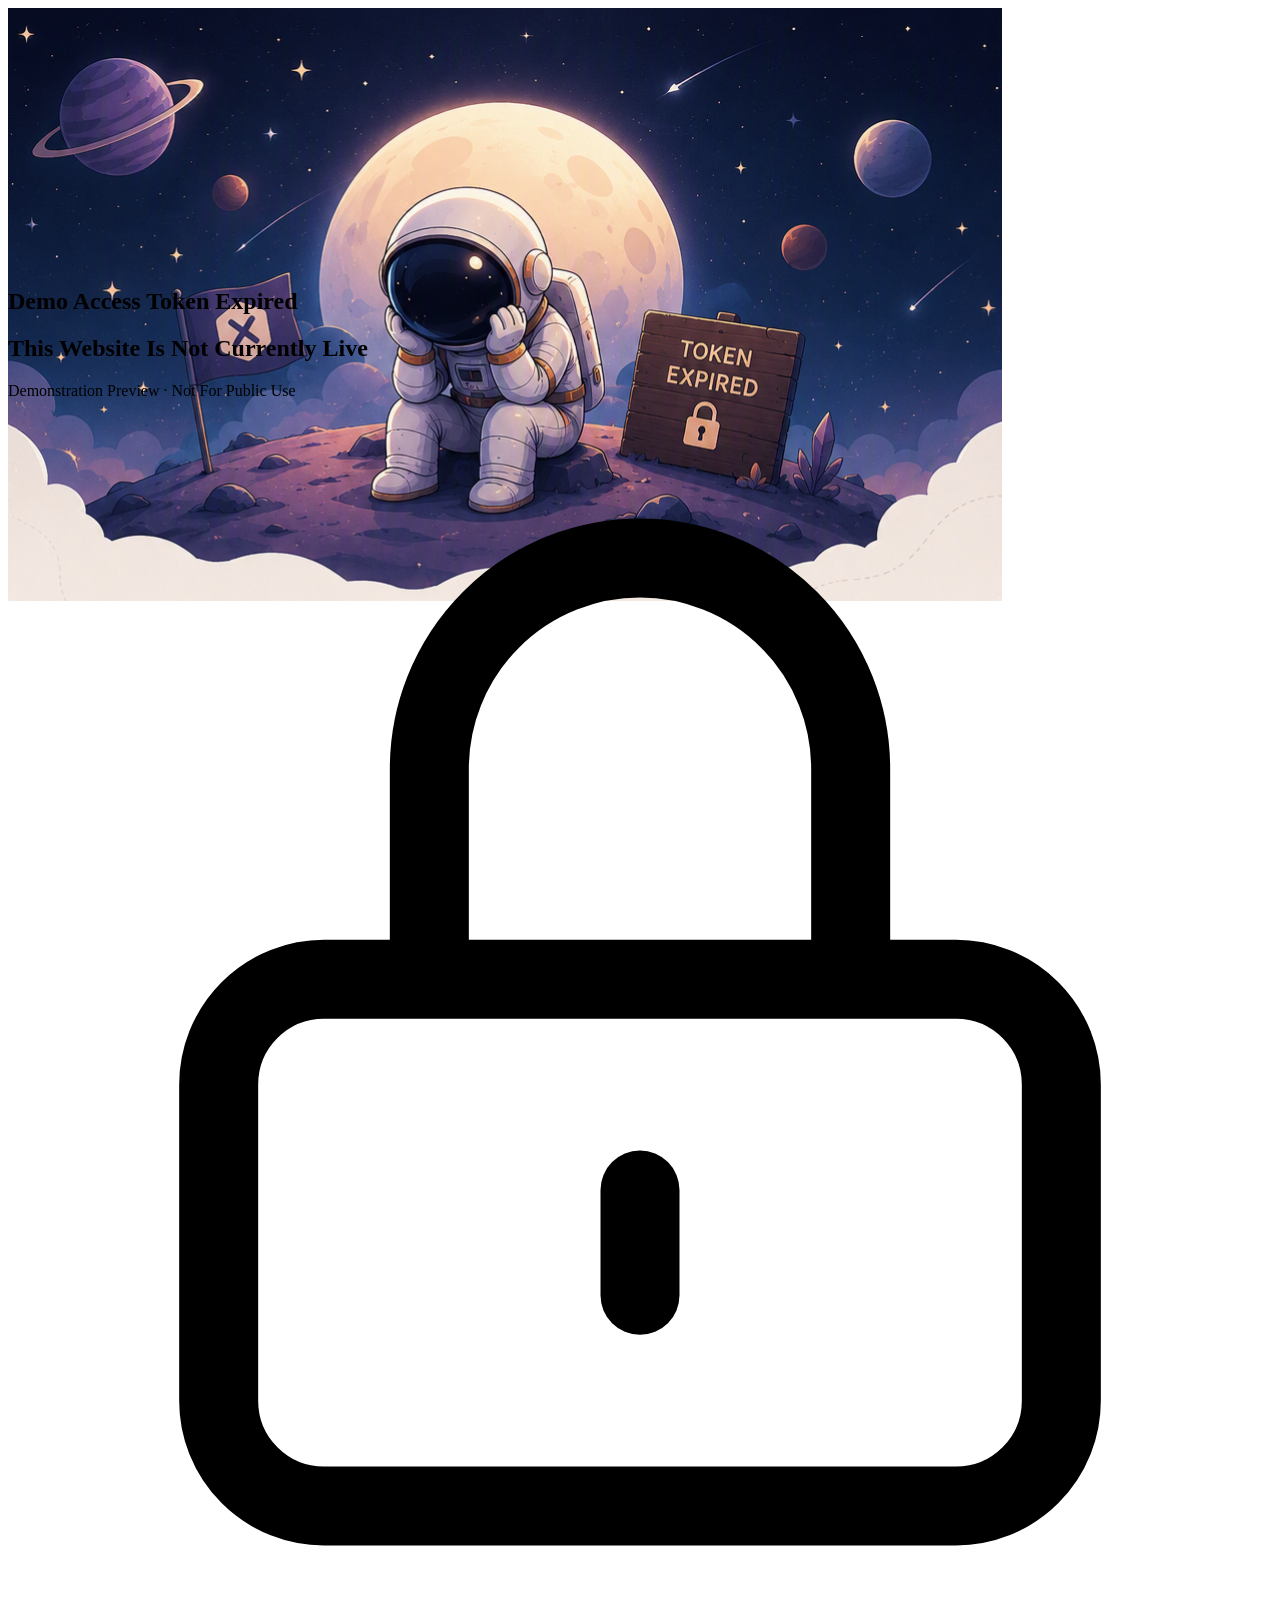
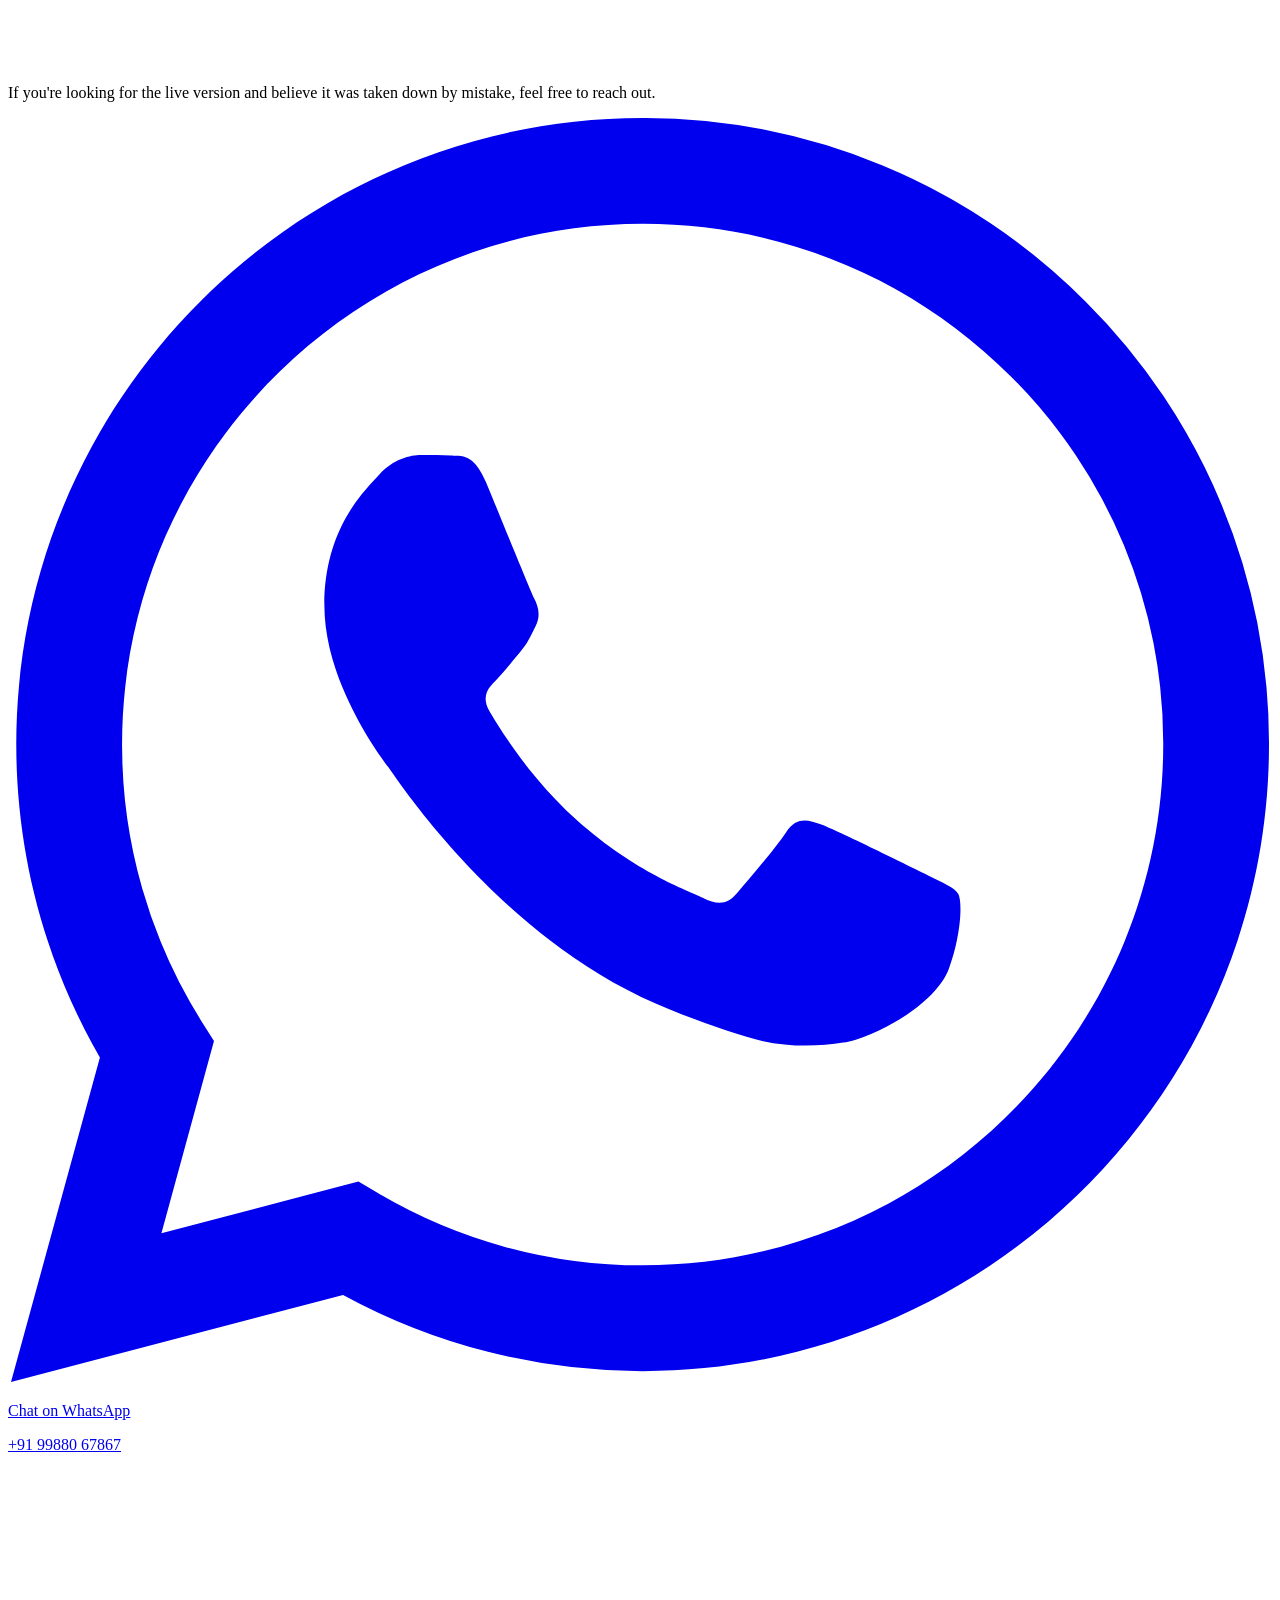
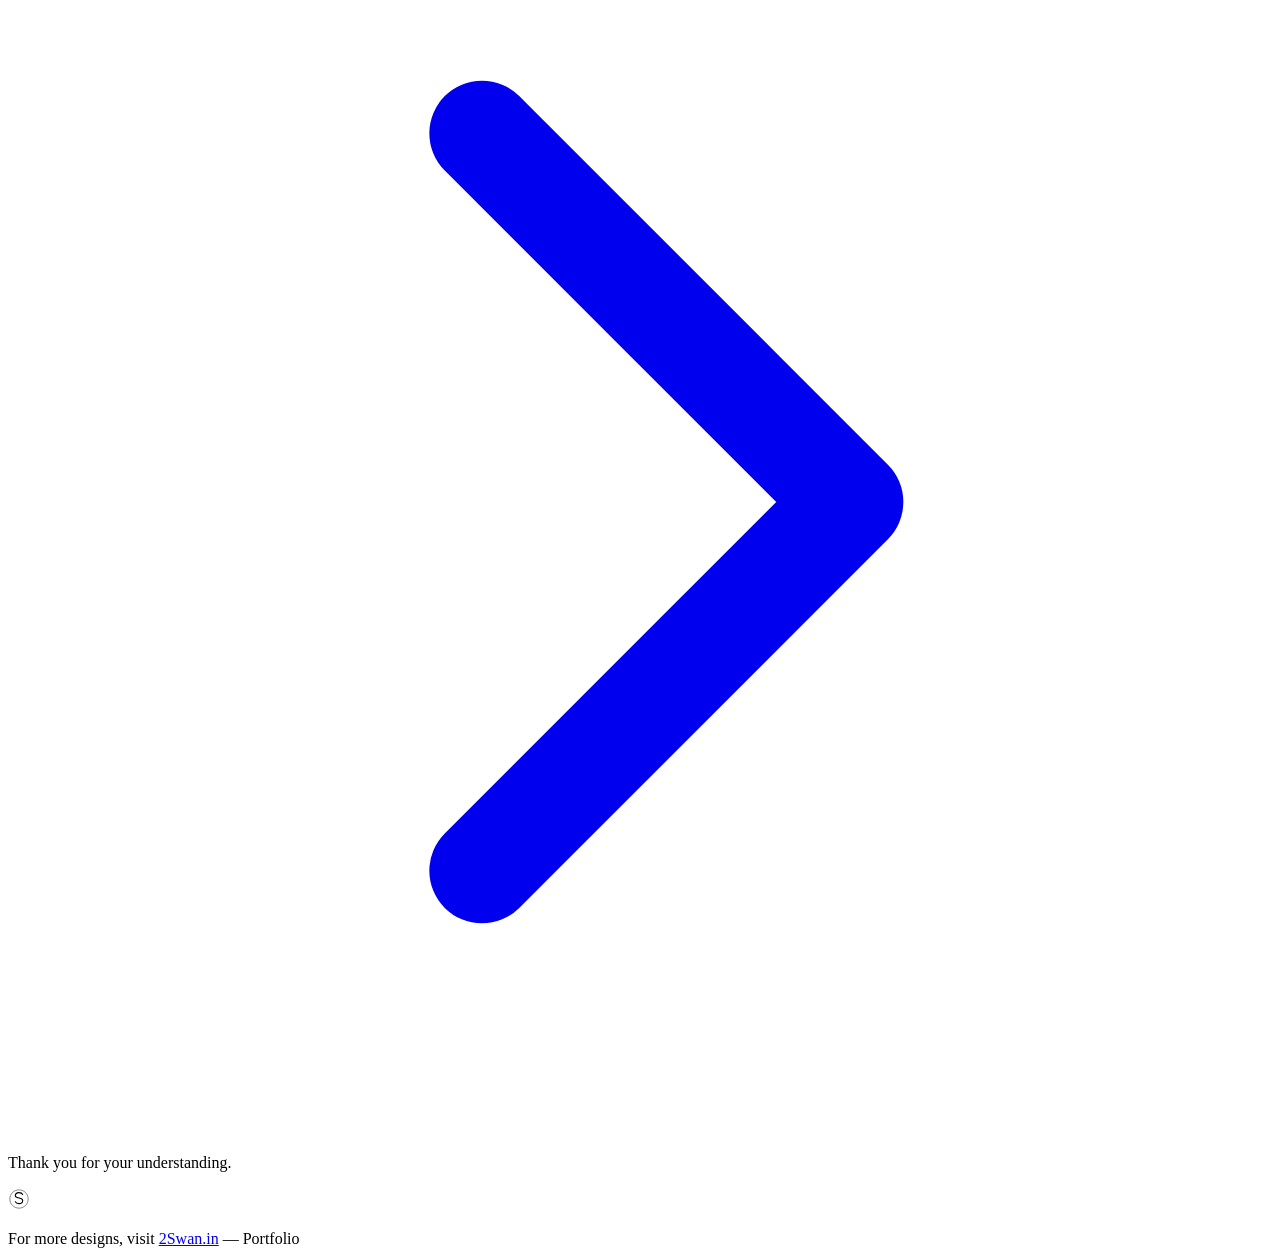
==== commit 7d5304ba: "Update index.html" ====
--- a/index.html
+++ b/index.html
@@ -1,102 +1,13 @@
+
 <!DOCTYPE html>
 <html lang="en"><head>
 <meta charset="utf-8"/>
 <meta content="width=device-width, initial-scale=1.0" name="viewport"/>
 <title>Demo Access Token Expired</title>
-<script src="https://cdn.tailwindcss.com?plugins=forms,container-queries"></script>
 <link href="https://fonts.googleapis.com" rel="preconnect"/>
 <link crossorigin="" href="https://fonts.gstatic.com" rel="preconnect"/>
 <link href="https://fonts.googleapis.com/css2?family=Playfair+Display:ital,wght@0,400;0,700;1,400&family=Inter:wght@300;400;500;600&display=swap" rel="stylesheet"/>
-<script id="tailwind-config">
-  tailwind.config = {
-    darkMode: "class",
-    theme: {
-      extend: {
-        colors: {
-          "warm-gold": "#C5A059",
-          "surface": "#f9f9f7",
-          "primary": "#000000",
-          "on-surface": "#1a1c1b",
-          "on-surface-variant": "#474741",
-          "outline-variant": "#c8c7be",
-          "outline": "#787770",
-          "border-subtle": "#E5E5E3",
-          "secondary": "#775a19",
-        },
-        fontFamily: {
-          display: ["Playfair Display", "serif"],
-          body: ["Inter", "sans-serif"],
-        },
-        animation: { "fade-up": "fadeUp 0.8s cubic-bezier(0.16,1,0.3,1) forwards" },
-        keyframes: {
-          fadeUp: {
-            "0%":   { opacity: "0", transform: "translateY(20px)" },
-            "100%": { opacity: "1", transform: "translateY(0)" },
-          }
-        }
-      },
-    },
-  }
-</script>
-<style>
-  html, body {
-    height: 100%;
-    overflow: hidden;
-  }
-
-  /* ── Background: hidden scrollable container ── */
-  #bg-scroll {
-    position: fixed;
-    inset: 0;
-    z-index: -1;
-    overflow-y: scroll;
-    overflow-x: hidden;
-    scrollbar-width: none;
-    -ms-overflow-style: none;
-  }
-  #bg-scroll::-webkit-scrollbar { display: none; }
-
-  /* The actual background image div — height set by JS after image loads */
-  #bg-image {
-    width: 100%;
-    background-image: url('background.png');
-    background-size: 100% auto;   /* full width, natural height */
-    background-position: top center;
-    background-repeat: no-repeat;
-    filter: blur(4.5px) brightness(0.85);
-  }
-
-  /* ── Card wrapper: locked to viewport ── */
-  #card-wrapper {
-    position: relative;
-    z-index: 1;
-    height: 100vh;
-    display: flex;
-    align-items: center;
-    justify-content: center;
-    pointer-events: none;
-  }
-  #card-wrapper > * { pointer-events: auto; }
-
-  /* ── Glass card ── */
-  .glass-card {
-    background: rgba(255,255,255,0.72);
-    backdrop-filter: blur(12px);
-    -webkit-backdrop-filter: blur(12px);
-    box-shadow:
-      0 4px 6px -1px rgba(0,0,0,0.07),
-      0 10px 15px -3px rgba(0,0,0,0.05),
-      0 20px 25px -5px rgba(0,0,0,0.03);
-  }
-
-
-
-  /* Fade image into curve */
-  .hero-image-fit {
-    mask-image: linear-gradient(to bottom, black 65%, transparent 100%);
-    -webkit-mask-image: linear-gradient(to bottom, black 65%, transparent 100%);
-  }
-</style>
+<link href="styles.css" rel="stylesheet"/>
 </head>
 <body class="font-body antialiased text-on-surface">
 
